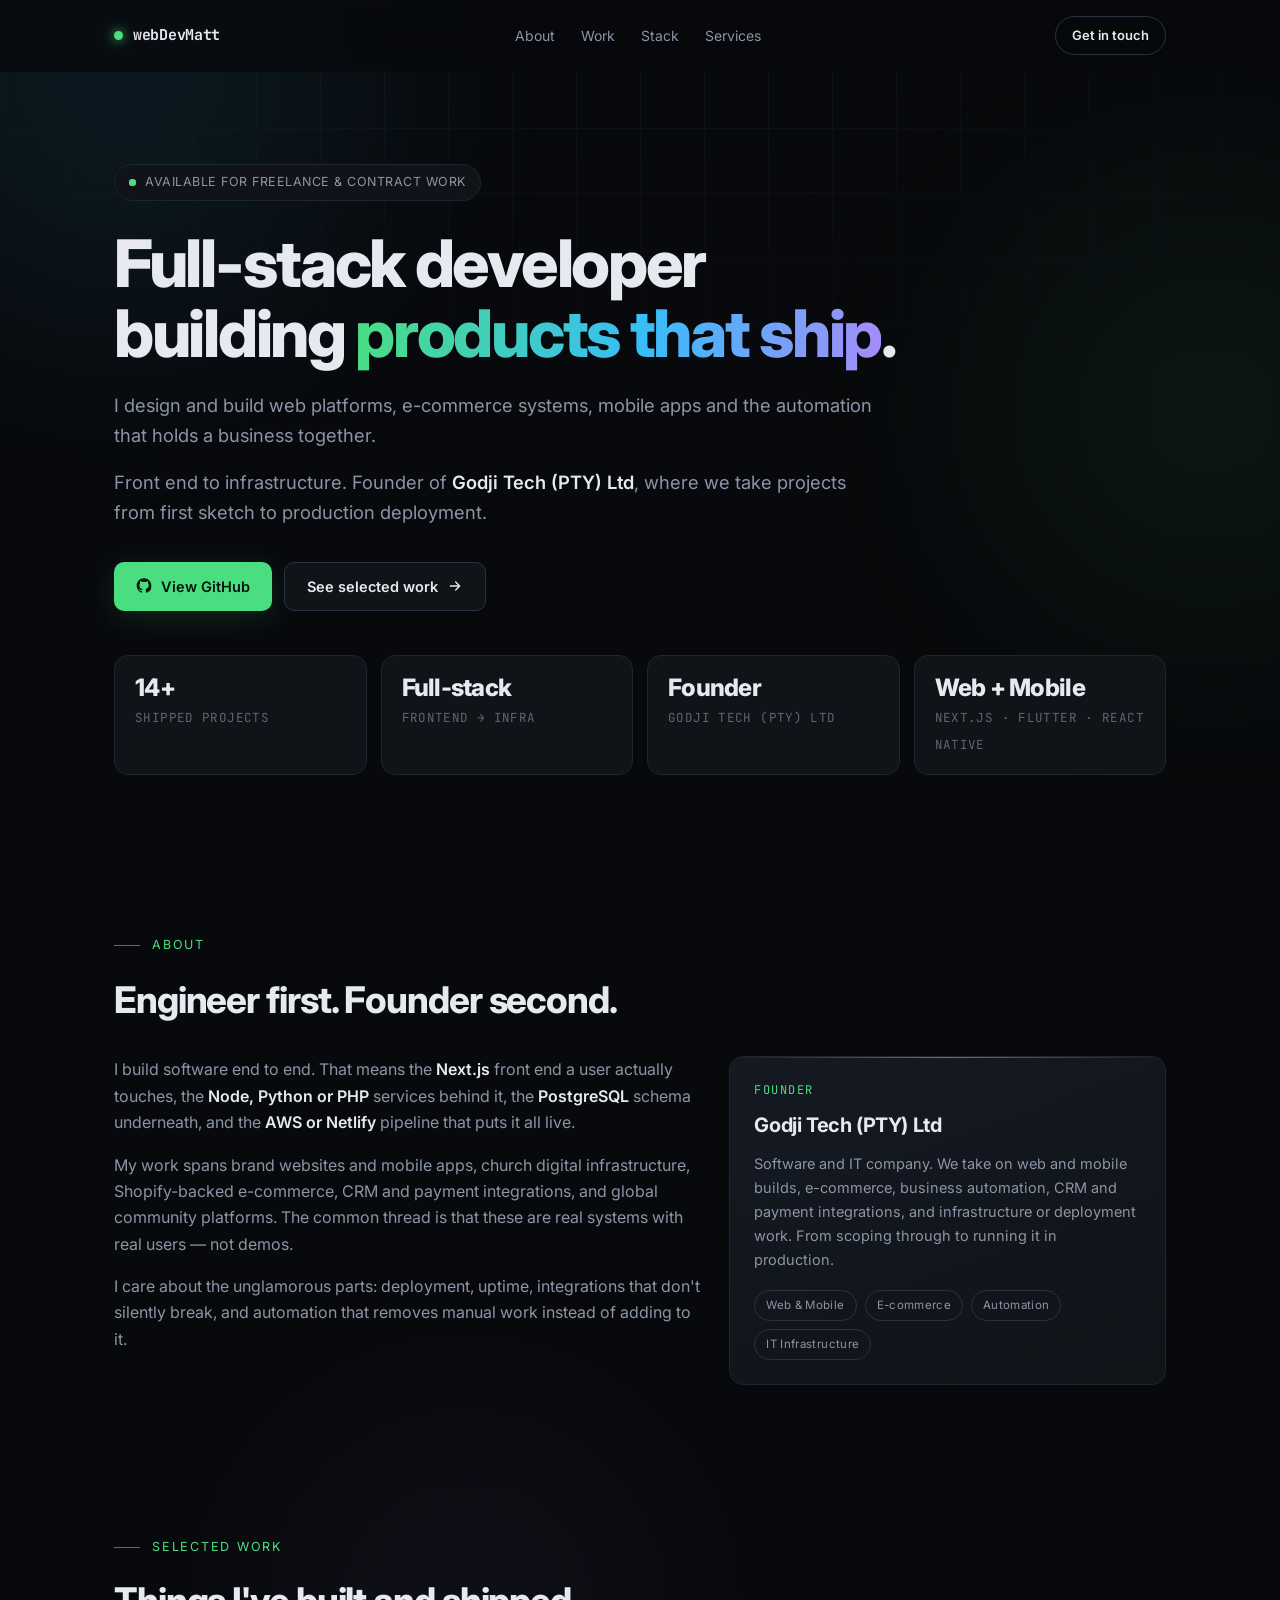
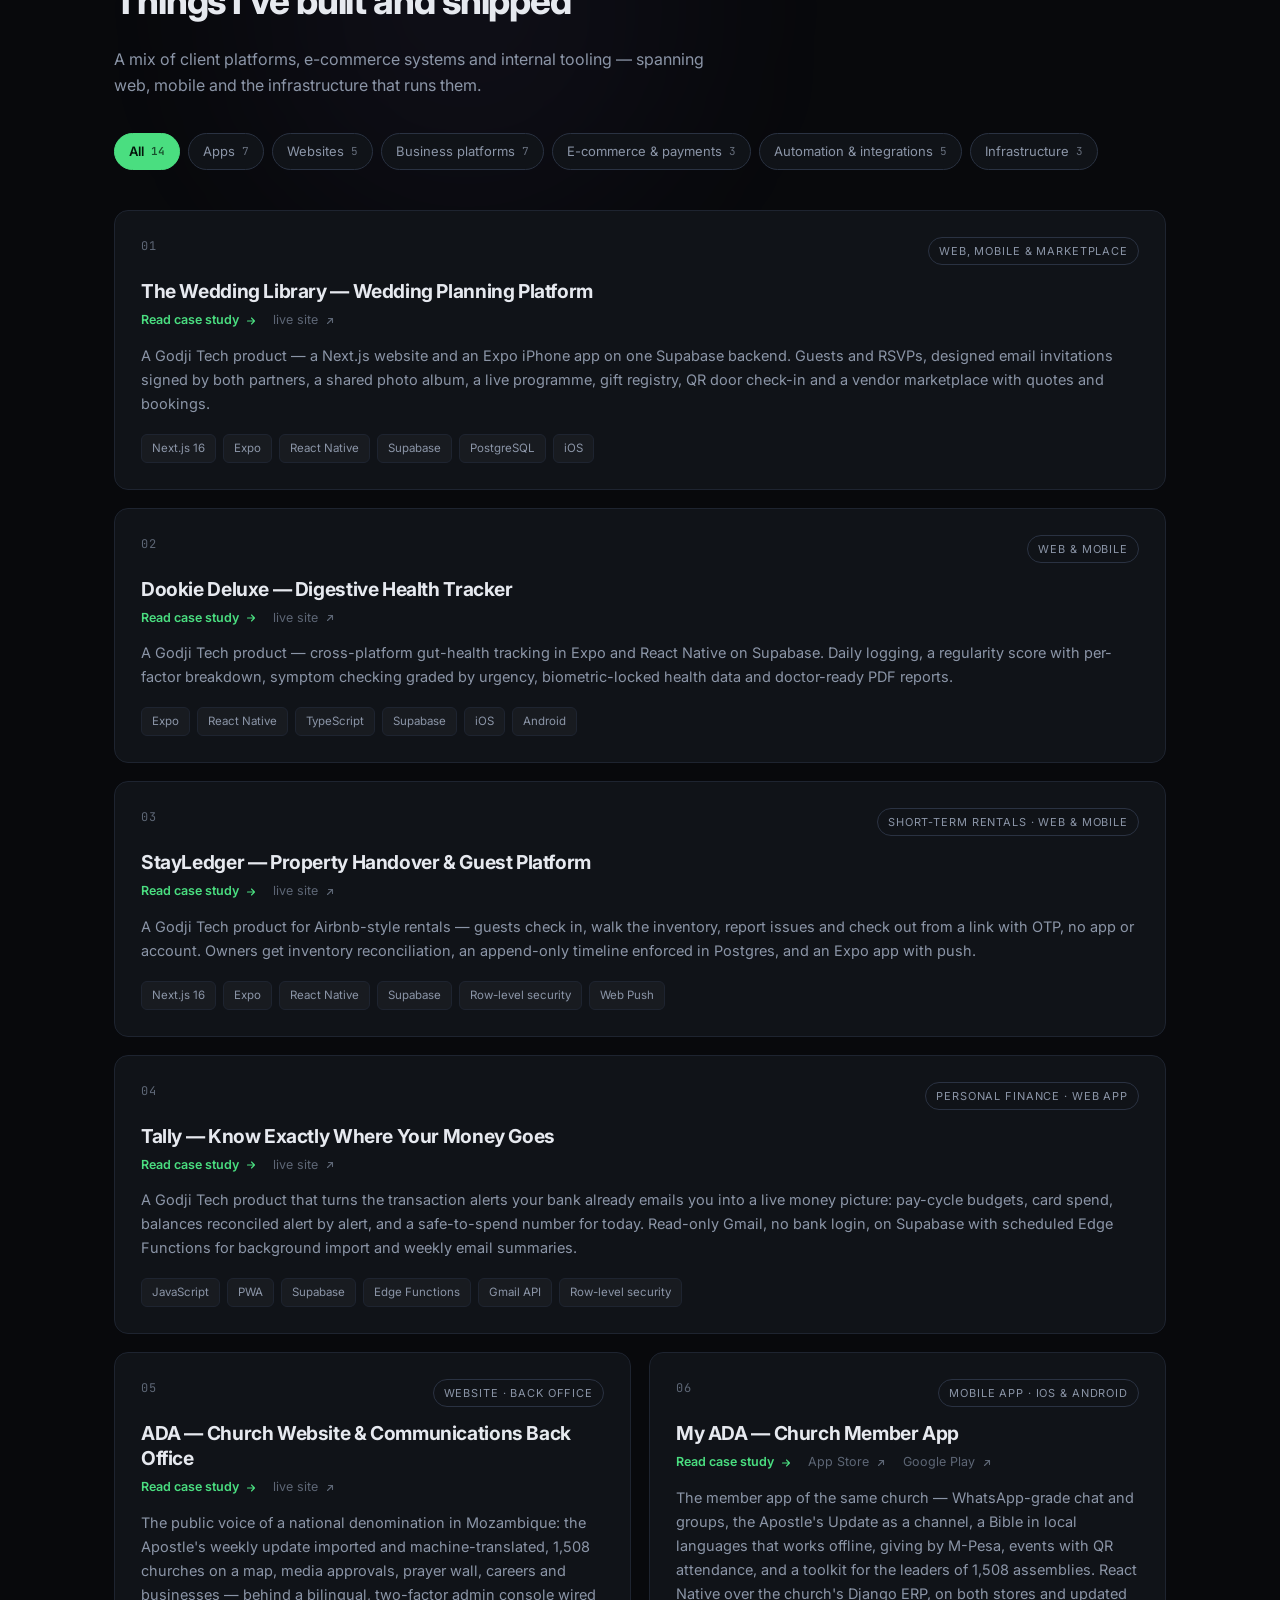
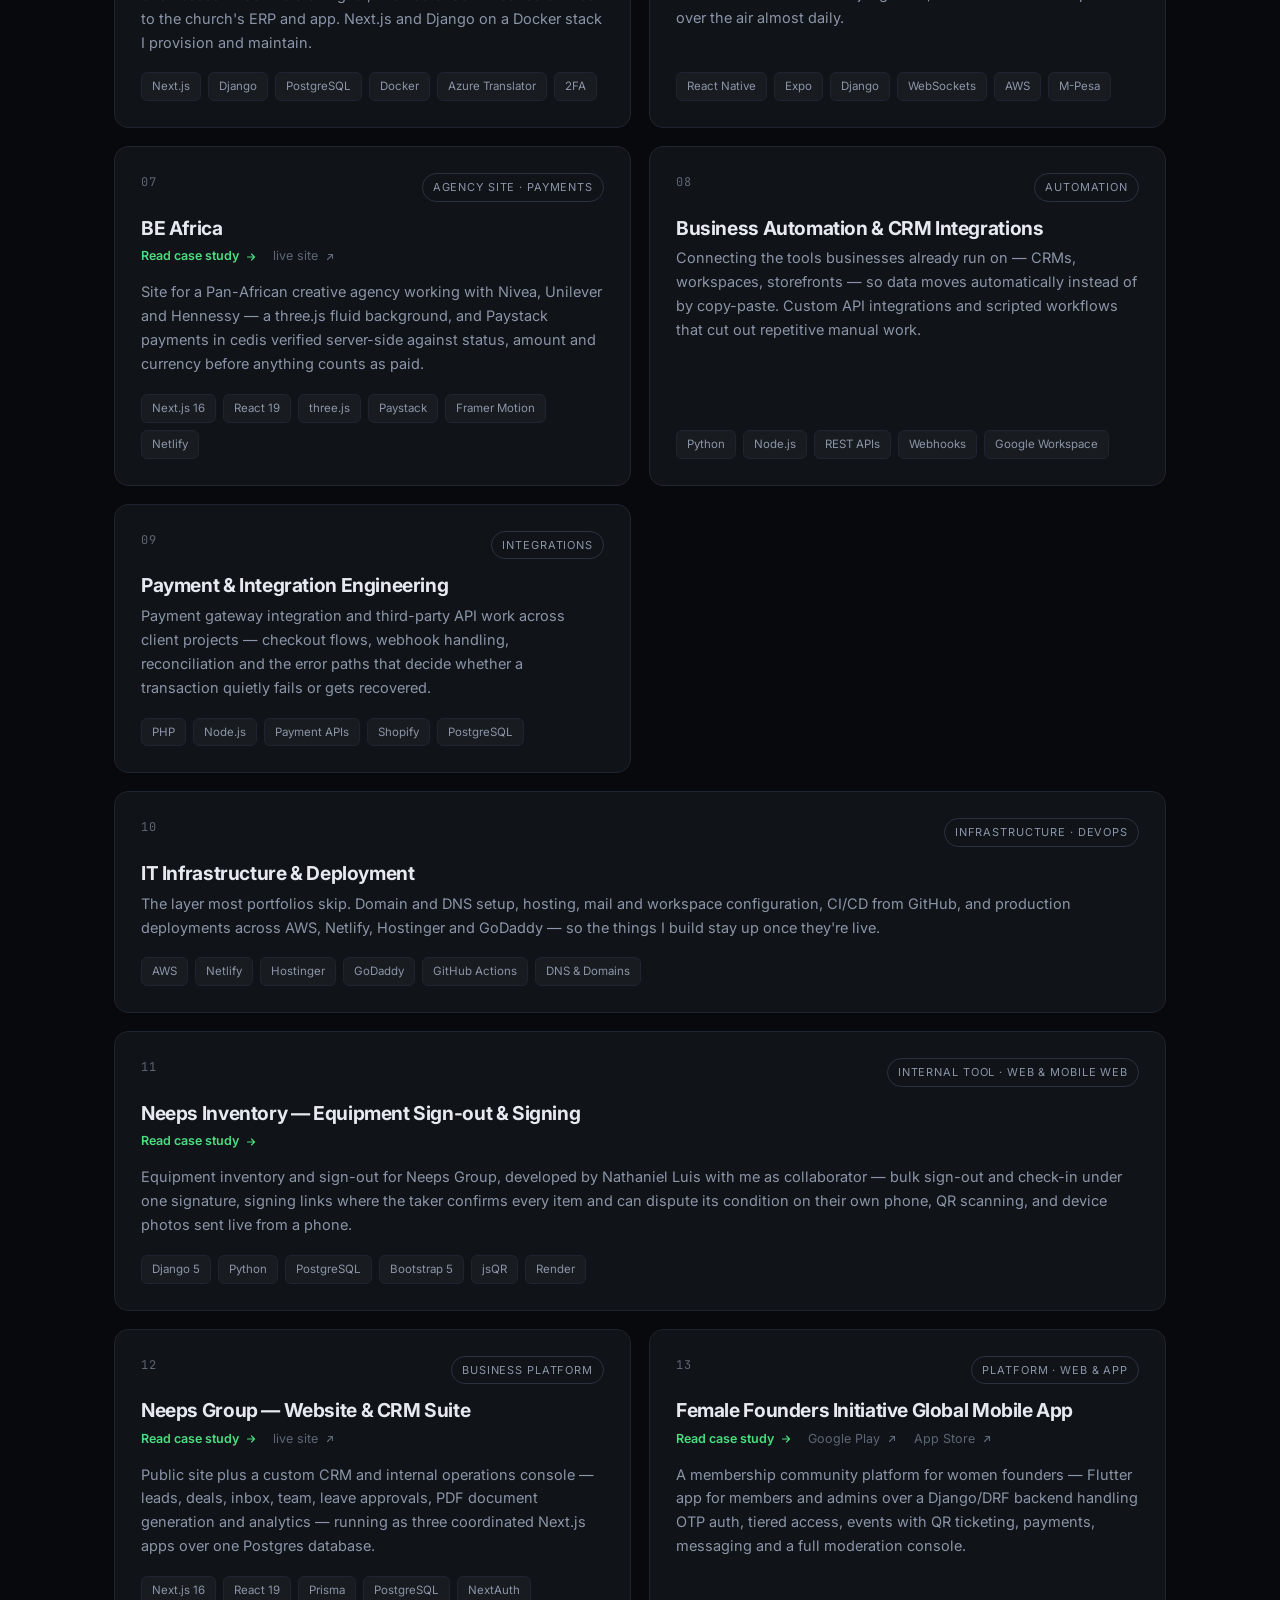
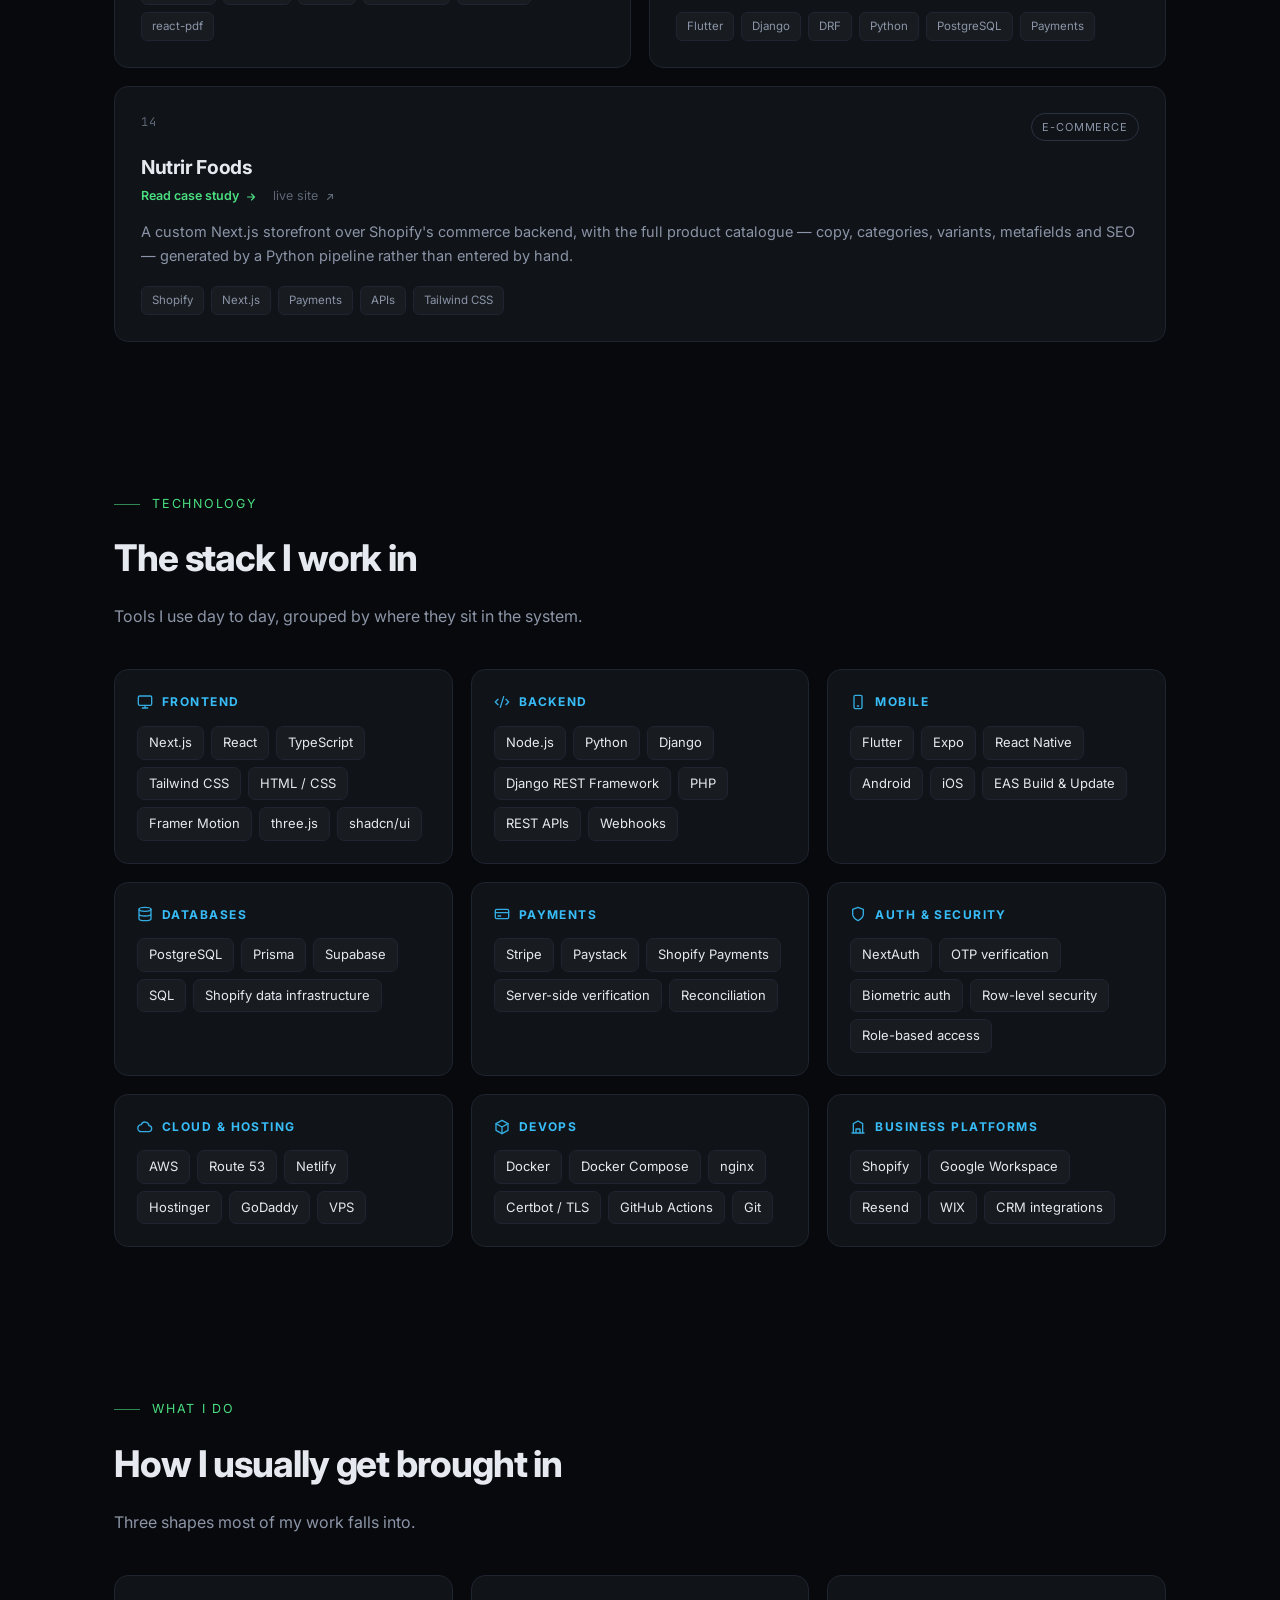
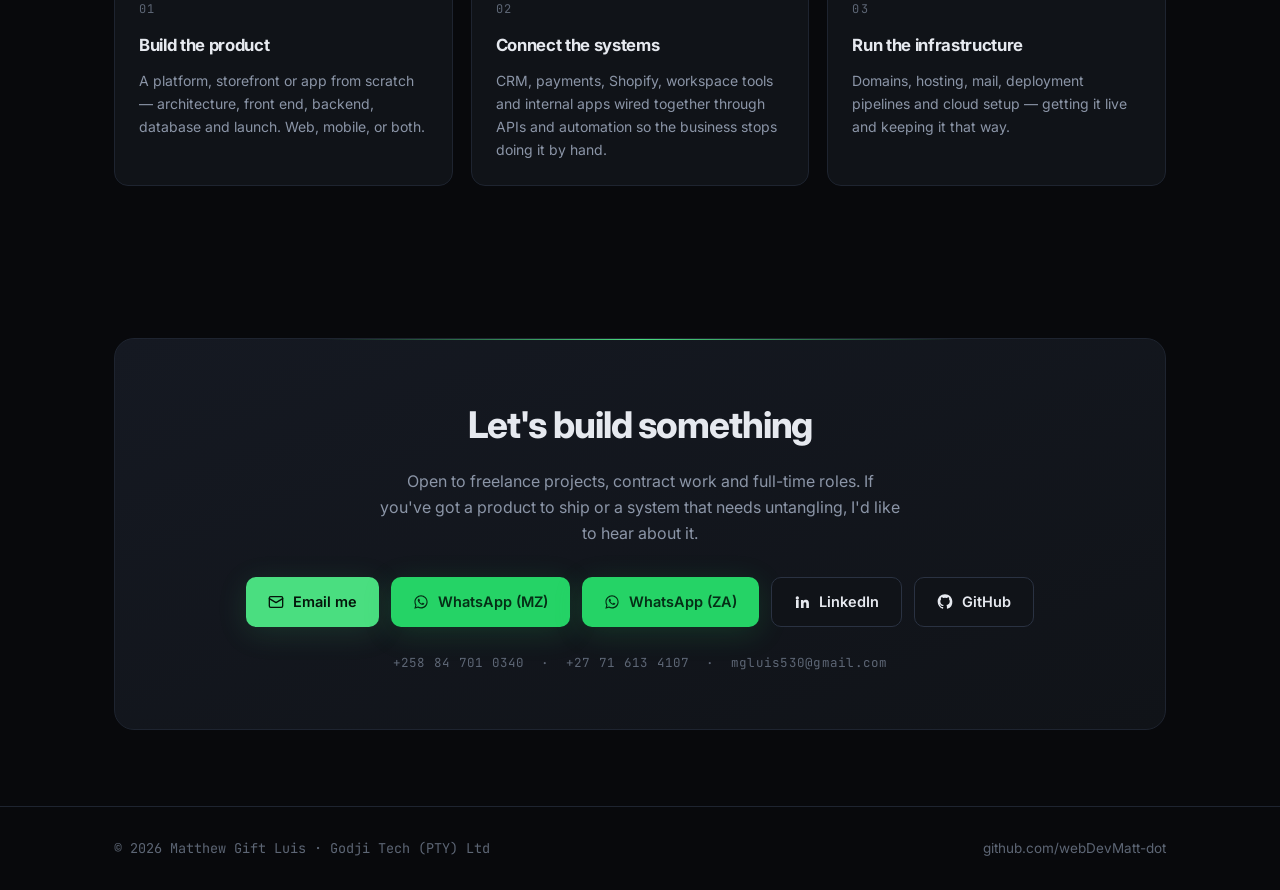
==== index.html @ 9a4ea89f "Add My ADA app case study with store links; bring the ADA website study up to date (Apostle's Update" ====
<!DOCTYPE html>
<html lang="en">
<head>
<meta charset="utf-8">
<meta name="viewport" content="width=device-width, initial-scale=1">
<title>Matthew Gift Luis — Full-Stack Developer &amp; Founder</title>
<meta name="description" content="Full-stack developer building web platforms, e-commerce systems, mobile apps and business automation. Founder of Godji Tech (PTY) Ltd.">
<link rel="preconnect" href="https://fonts.googleapis.com">
<link rel="preconnect" href="https://fonts.gstatic.com" crossorigin>
<link href="https://fonts.googleapis.com/css2?family=Inter:wght@400;500;600;700;800&family=JetBrains+Mono:wght@400;500;700&display=swap" rel="stylesheet">
<style>
  :root{
    --bg:#08090c;
    --bg-2:#0d0f14;
    --surface:#101318;
    --surface-2:#151922;
    --line:#1e2430;
    --line-2:#2a3242;
    --text:#e6e9ef;
    --muted:#8b95a7;
    --dim:#5d6675;
    --accent:#4ade80;
    --accent-2:#38bdf8;
    --accent-3:#a78bfa;
    --wa:#25D366;
    --glow:rgba(74,222,128,.14);
    --radius:14px;
    --max:1100px;
  }
  *{box-sizing:border-box;margin:0;padding:0}
  html{scroll-behavior:smooth}
  body{
    background:var(--bg);
    color:var(--text);
    font-family:'Inter',-apple-system,BlinkMacSystemFont,'Segoe UI',sans-serif;
    font-size:16px;
    line-height:1.65;
    -webkit-font-smoothing:antialiased;
    overflow-x:hidden;
  }
  ::selection{background:var(--accent);color:#04150a}
  a{color:inherit;text-decoration:none}
  .mono{font-family:'JetBrains Mono',ui-monospace,SFMono-Regular,Menlo,monospace}

  /* ---------- ambient background ---------- */
  .bg-grid{
    position:fixed;inset:0;z-index:0;pointer-events:none;
    background-image:
      linear-gradient(var(--line) 1px,transparent 1px),
      linear-gradient(90deg,var(--line) 1px,transparent 1px);
    background-size:64px 64px;
    opacity:.28;
    mask-image:radial-gradient(ellipse 80% 60% at 50% 0%,#000 30%,transparent 75%);
    -webkit-mask-image:radial-gradient(ellipse 80% 60% at 50% 0%,#000 30%,transparent 75%);
  }
  .bg-orb{position:fixed;z-index:0;pointer-events:none;border-radius:50%;filter:blur(110px);opacity:.5}
  .orb-1{width:520px;height:520px;top:-180px;left:-140px;background:rgba(56,189,248,.16)}
  .orb-2{width:460px;height:460px;top:180px;right:-160px;background:rgba(74,222,128,.13)}
  .orb-3{width:420px;height:420px;top:1400px;left:20%;background:rgba(167,139,250,.10)}

  .wrap{position:relative;z-index:1;max-width:var(--max);margin:0 auto;padding:0 24px}

  /* ---------- nav ---------- */
  header{
    position:sticky;top:0;z-index:50;
    backdrop-filter:blur(14px);-webkit-backdrop-filter:blur(14px);
    background:rgba(8,9,12,.72);
    border-bottom:1px solid transparent;
    transition:border-color .3s ease;
  }
  header.scrolled{border-bottom-color:var(--line)}
  nav{max-width:var(--max);margin:0 auto;padding:16px 24px;display:flex;align-items:center;justify-content:space-between;gap:16px}
  .brand{display:flex;align-items:center;gap:10px;font-weight:700;letter-spacing:-.02em;font-size:15px}
  .brand .dot{width:9px;height:9px;border-radius:50%;background:var(--accent);box-shadow:0 0 12px var(--accent);flex:none}
  .nav-links{display:flex;gap:26px;align-items:center}
  .nav-links a{font-size:14px;color:var(--muted);transition:color .18s}
  .nav-links a:hover{color:var(--text)}
  .nav-cta{font-size:13px;font-weight:600;padding:8px 16px;border-radius:99px;border:1px solid var(--line-2);color:var(--text);transition:all .2s}
  .nav-cta:hover{border-color:var(--accent);color:var(--accent);box-shadow:0 0 24px var(--glow)}
  @media(max-width:760px){.nav-links{display:none}}

  /* ---------- hero ---------- */
  .hero{padding:92px 0 84px}
  .status{
    display:inline-flex;align-items:center;gap:9px;
    font-size:12.5px;letter-spacing:.04em;text-transform:uppercase;
    color:var(--muted);border:1px solid var(--line);background:var(--surface);
    padding:7px 14px;border-radius:99px;margin-bottom:28px;
  }
  .pulse{width:7px;height:7px;border-radius:50%;background:var(--accent);position:relative;flex:none}
  .pulse::after{content:'';position:absolute;inset:0;border-radius:50%;background:var(--accent);animation:ping 2s cubic-bezier(0,0,.2,1) infinite}
  @keyframes ping{75%,100%{transform:scale(2.6);opacity:0}}

  h1{font-size:clamp(2.4rem,6.2vw,4.1rem);line-height:1.06;font-weight:800;letter-spacing:-.035em;margin-bottom:22px}
  h1 .grad{
    background:linear-gradient(100deg,var(--accent) 0%,var(--accent-2) 55%,var(--accent-3) 100%);
    -webkit-background-clip:text;background-clip:text;color:transparent;
  }
  .lede{font-size:clamp(1rem,2.1vw,1.15rem);color:var(--muted);max-width:64ch;margin-bottom:16px}
  .lede strong{color:var(--text);font-weight:600}
  .lede + .lede{margin-bottom:34px}

  .btns{display:flex;flex-wrap:wrap;gap:12px;margin-bottom:44px}
  .btn{
    display:inline-flex;align-items:center;gap:9px;
    font-size:14.5px;font-weight:600;padding:12px 22px;border-radius:10px;
    transition:transform .18s ease, box-shadow .18s ease, background .18s ease, border-color .18s ease;
  }
  .btn:active{transform:translateY(1px)}
  .btn-primary{background:var(--accent);color:#04150a;box-shadow:0 6px 30px var(--glow)}
  .btn-primary:hover{box-shadow:0 8px 42px rgba(74,222,128,.3);transform:translateY(-2px)}
  .btn-ghost{border:1px solid var(--line-2);color:var(--text);background:var(--surface)}
  .btn-ghost:hover{border-color:var(--dim);transform:translateY(-2px)}
  .btn-wa{background:var(--wa);color:#052e16;box-shadow:0 6px 30px rgba(37,211,102,.16)}
  .btn-wa:hover{box-shadow:0 8px 42px rgba(37,211,102,.3);transform:translateY(-2px)}
  .btn svg{width:16px;height:16px;flex:none}

  .stats{display:flex;flex-wrap:wrap;gap:14px}
  .stat{flex:1 1 150px;border:1px solid var(--line);background:var(--surface);border-radius:var(--radius);padding:18px 20px}
  .stat b{display:block;font-size:1.5rem;font-weight:800;letter-spacing:-.03em;line-height:1.2}
  .stat span{font-size:12.5px;color:var(--dim);letter-spacing:.03em}

  /* ---------- sections ---------- */
  section{padding:76px 0;position:relative;z-index:1}
  .sec-label{display:flex;align-items:center;gap:12px;font-size:12.5px;letter-spacing:.14em;text-transform:uppercase;color:var(--accent);margin-bottom:14px}
  .sec-label::before{content:'';width:26px;height:1px;background:var(--accent);opacity:.6}
  h2{font-size:clamp(1.6rem,3.6vw,2.3rem);font-weight:750;letter-spacing:-.03em;margin-bottom:14px}
  .sec-sub{color:var(--muted);max-width:62ch;margin-bottom:40px}

  /* ---------- about ---------- */
  .about-grid{display:grid;grid-template-columns:1.35fr 1fr;gap:26px;align-items:start}
  @media(max-width:820px){.about-grid{grid-template-columns:1fr}}
  .about-body p{color:var(--muted);margin-bottom:16px}
  .about-body strong{color:var(--text);font-weight:600}
  .card{border:1px solid var(--line);background:var(--surface);border-radius:var(--radius);padding:24px}
  .founder-card{background:linear-gradient(160deg,var(--surface-2),var(--surface));position:relative;overflow:hidden}
  .founder-card::before{content:'';position:absolute;top:0;left:0;right:0;height:1px;background:linear-gradient(90deg,transparent,var(--accent),transparent);opacity:.6}
  .founder-card .role{font-size:12px;letter-spacing:.12em;text-transform:uppercase;color:var(--accent);margin-bottom:8px}
  .founder-card h3{font-size:1.25rem;font-weight:700;letter-spacing:-.02em;margin-bottom:10px}
  .founder-card p{font-size:14.5px;color:var(--muted)}
  .founder-meta{display:flex;flex-wrap:wrap;gap:8px;margin-top:18px}
  .chip{font-size:11.5px;letter-spacing:.03em;padding:5px 11px;border-radius:99px;border:1px solid var(--line-2);color:var(--muted)}

  /* ---------- projects ---------- */
  .projects{display:grid;grid-template-columns:repeat(2,1fr);gap:18px}
  @media(max-width:820px){.projects{grid-template-columns:1fr}}
  .proj{
    border:1px solid var(--line);background:var(--surface);border-radius:var(--radius);
    padding:26px;position:relative;overflow:hidden;
    transition:border-color .25s ease, transform .25s ease, background .25s ease;
    display:flex;flex-direction:column;
  }
  .proj::after{
    content:'';position:absolute;inset:0;pointer-events:none;opacity:0;transition:opacity .3s;
    background:radial-gradient(420px circle at var(--mx,50%) var(--my,0%),rgba(255,255,255,.045),transparent 45%);
  }
  .proj:hover{border-color:var(--line-2);transform:translateY(-3px);background:var(--surface-2)}
  .proj:hover::after{opacity:1}
  .proj.has-study{cursor:pointer}
  .proj.featured{grid-column:span 2}
  @media(max-width:820px){.proj.featured{grid-column:span 1}}
  /* filtered view: an even two-up grid, so hidden cards never leave gaps */
  .projects.filtered .proj.featured{grid-column:span 1}
  .proj[hidden]{display:none}

  /* work filter */
  .work-filter{display:flex;flex-wrap:wrap;gap:8px;margin:-6px 0 10px}
  .wf-chip{
    font:inherit;font-size:13px;color:var(--muted);background:var(--surface);
    border:1px solid var(--line-2);border-radius:99px;padding:7px 14px;cursor:pointer;
    display:inline-flex;align-items:center;gap:7px;transition:color .18s,border-color .18s,background .18s;
  }
  .wf-chip:hover{color:var(--text);border-color:var(--muted)}
  .wf-chip:focus-visible{outline:2px solid var(--accent);outline-offset:2px}
  .wf-chip[aria-pressed="true"]{color:#04150a;background:var(--accent);border-color:var(--accent);font-weight:600}
  .wf-n{font-size:11px;opacity:.7;font-family:'JetBrains Mono',ui-monospace,monospace}
  .wf-status{font-size:12px;color:var(--dim);margin:0 0 18px;min-height:1em}
  @media(max-width:520px){
    .work-filter{flex-wrap:nowrap;overflow-x:auto;margin-left:-24px;margin-right:-24px;padding:0 24px 6px;scrollbar-width:none}
    .work-filter::-webkit-scrollbar{display:none}
    .wf-chip{flex:none}
  }
  .proj-top{display:flex;align-items:flex-start;justify-content:space-between;gap:14px;margin-bottom:14px}
  .proj-idx{font-size:12px;color:var(--dim);letter-spacing:.08em}
  .proj-type{font-size:11px;letter-spacing:.08em;text-transform:uppercase;padding:4px 10px;border-radius:99px;border:1px solid var(--line-2);color:var(--muted);white-space:nowrap}
  .proj h3{font-size:1.2rem;font-weight:700;letter-spacing:-.02em;margin-bottom:6px;line-height:1.3}
  .proj-links{display:flex;flex-wrap:wrap;align-items:center;gap:8px 16px;margin-bottom:12px}
  .proj-link{
    display:inline-flex;align-items:center;gap:6px;
    font-size:12.5px;color:var(--accent-2);
    border-bottom:1px solid transparent;transition:border-color .18s,color .18s;
    position:relative;z-index:2;
  }
  .proj-links + p, .proj-link + p{margin-top:0}
  .proj-link svg{width:12px;height:12px;flex:none}
  .proj-link:hover{border-bottom-color:var(--accent-2)}
  .proj-link.alt{color:var(--dim)}
  .proj-link.alt:hover{color:var(--muted);border-bottom-color:var(--dim)}
  .proj-link.study{font-weight:600;color:var(--accent)}
  .proj-link.study:hover{border-bottom-color:var(--accent)}
  .proj p{font-size:14.5px;color:var(--muted);margin-bottom:18px;flex:1}
  .tags{display:flex;flex-wrap:wrap;gap:7px}
  .tag{font-size:11.5px;padding:4px 10px;border-radius:6px;background:rgba(255,255,255,.035);border:1px solid var(--line);color:var(--muted)}

  /* ---------- stack ---------- */
  .stack{display:grid;grid-template-columns:repeat(3,1fr);gap:18px}
  @media(max-width:900px){.stack{grid-template-columns:repeat(2,1fr)}}
  @media(max-width:560px){.stack{grid-template-columns:1fr}}
  .stack-card{border:1px solid var(--line);background:var(--surface);border-radius:var(--radius);padding:22px;transition:border-color .25s}
  .stack-card:hover{border-color:var(--line-2)}
  .stack-card h3{font-size:12px;letter-spacing:.12em;text-transform:uppercase;color:var(--accent-2);margin-bottom:14px;display:flex;align-items:center;gap:9px}
  .stack-card h3 .ico{width:16px;height:16px;flex:none;opacity:.9}
  .stack-card ul{list-style:none;display:flex;flex-wrap:wrap;gap:7px}
  .stack-card li{font-size:13px;padding:5px 11px;border-radius:7px;background:rgba(255,255,255,.035);border:1px solid var(--line);color:var(--text)}

  /* ---------- services ---------- */
  .services{display:grid;grid-template-columns:repeat(3,1fr);gap:18px}
  @media(max-width:820px){.services{grid-template-columns:1fr}}
  .svc{border:1px solid var(--line);background:var(--surface);border-radius:var(--radius);padding:24px}
  .svc .num{font-size:12px;color:var(--dim);letter-spacing:.1em;margin-bottom:12px}
  .svc h3{font-size:1.05rem;font-weight:700;letter-spacing:-.02em;margin-bottom:9px}
  .svc p{font-size:14px;color:var(--muted)}

  /* ---------- contact ---------- */
  .contact-card{
    border:1px solid var(--line);border-radius:20px;padding:clamp(30px,5vw,56px);
    background:linear-gradient(160deg,var(--surface-2) 0%,var(--surface) 100%);
    position:relative;overflow:hidden;text-align:center;
  }
  .contact-card::before{content:'';position:absolute;top:0;left:50%;transform:translateX(-50%);width:60%;height:1px;background:linear-gradient(90deg,transparent,var(--accent),transparent)}
  .contact-card h2{margin-bottom:12px}
  .contact-card p{color:var(--muted);max-width:52ch;margin:0 auto 30px}
  .contact-btns{display:flex;flex-wrap:wrap;gap:12px;justify-content:center;margin-bottom:26px}
  .wa-note{font-size:12.5px;color:var(--dim);letter-spacing:.02em}

  footer{border-top:1px solid var(--line);padding:30px 0;position:relative;z-index:1}
  .foot{display:flex;flex-wrap:wrap;gap:14px;align-items:center;justify-content:space-between;font-size:13.5px;color:var(--dim)}
  .foot a{transition:color .18s}
  .foot a:hover{color:var(--accent)}

  /* ---------- reveal ---------- */
  .reveal{opacity:0;transform:translateY(18px);transition:opacity .6s cubic-bezier(.2,.7,.3,1),transform .6s cubic-bezier(.2,.7,.3,1)}
  .reveal.in{opacity:1;transform:none}
  @media(prefers-reduced-motion:reduce){
    .reveal{opacity:1;transform:none;transition:none}
    .pulse::after{animation:none}
    html{scroll-behavior:auto}
  }
</style>
</head>
<body>

<div class="bg-grid"></div>
<div class="bg-orb orb-1"></div>
<div class="bg-orb orb-2"></div>
<div class="bg-orb orb-3"></div>

<header id="hdr">
  <nav>
    <a href="#top" class="brand"><span class="dot"></span> <span class="mono">webDevMatt</span></a>
    <div class="nav-links">
      <a href="#about">About</a>
      <a href="#work">Work</a>
      <a href="#stack">Stack</a>
      <a href="#services">Services</a>
    </div>
    <a href="#contact" class="nav-cta">Get in touch</a>
  </nav>
</header>

<main id="top">

  <!-- HERO -->
  <section class="hero">
    <div class="wrap">
      <div class="status reveal"><span class="pulse"></span> Available for freelance &amp; contract work</div>
      <h1 class="reveal">Full-stack developer<br>building <span class="grad">products that ship</span>.</h1>
      <p class="lede reveal">
        I design and build web platforms, e-commerce systems, mobile apps and the automation that
        holds a business together.
      </p>
      <p class="lede reveal">
        Front end to infrastructure. Founder of <strong>Godji&nbsp;Tech (PTY) Ltd</strong>, where we
        take projects from first sketch to production deployment.
      </p>
      <div class="btns reveal">
        <a href="https://github.com/webDevMatt-dot" class="btn btn-primary" target="_blank" rel="noopener">
          <svg viewBox="0 0 24 24" fill="currentColor" aria-hidden="true"><path d="M12 .5C5.73.5.99 5.24.99 11.5c0 4.86 3.15 8.98 7.52 10.44.55.1.75-.24.75-.53v-1.86c-3.06.67-3.71-1.47-3.71-1.47-.5-1.28-1.23-1.62-1.23-1.62-1-.69.08-.67.08-.67 1.11.08 1.69 1.14 1.69 1.14.98 1.69 2.58 1.2 3.21.92.1-.71.39-1.2.7-1.48-2.44-.28-5.01-1.22-5.01-5.45 0-1.2.43-2.19 1.14-2.96-.12-.28-.5-1.4.1-2.92 0 0 .93-.3 3.05 1.13a10.5 10.5 0 0 1 5.56 0c2.11-1.43 3.04-1.13 3.04-1.13.61 1.52.23 2.64.11 2.92.71.77 1.14 1.76 1.14 2.96 0 4.24-2.58 5.17-5.03 5.44.4.34.75 1.02.75 2.06v3.06c0 .29.2.64.76.53A10.53 10.53 0 0 0 23 11.5C23 5.24 18.27.5 12 .5Z"/></svg>
          View GitHub
        </a>
        <a href="#work" class="btn btn-ghost">
          See selected work
          <svg viewBox="0 0 24 24" fill="none" stroke="currentColor" stroke-width="2" stroke-linecap="round" stroke-linejoin="round" aria-hidden="true"><path d="M5 12h14M13 6l6 6-6 6"/></svg>
        </a>
      </div>
      <div class="stats reveal">
        <div class="stat"><b id="projCount">14+</b><span class="mono">SHIPPED PROJECTS</span></div>
        <div class="stat"><b>Full-stack</b><span class="mono">FRONTEND → INFRA</span></div>
        <div class="stat"><b>Founder</b><span class="mono">GODJI TECH (PTY) LTD</span></div>
        <div class="stat"><b>Web + Mobile</b><span class="mono">NEXT.JS · FLUTTER · REACT NATIVE</span></div>
      </div>
    </div>
  </section>

  <!-- ABOUT -->
  <section id="about">
    <div class="wrap">
      <div class="sec-label reveal">About</div>
      <h2 class="reveal">Engineer first. Founder second.</h2>
      <div class="about-grid" style="margin-top:26px">
        <div class="about-body reveal">
          <p>
            I build software end to end. That means the <strong>Next.js</strong> front end a user
            actually touches, the <strong>Node, Python or PHP</strong> services behind it, the
            <strong>PostgreSQL</strong> schema underneath, and the <strong>AWS or Netlify</strong>
            pipeline that puts it all live.
          </p>
          <p>
            My work spans brand websites and mobile apps, church digital infrastructure, Shopify-backed
            e-commerce, CRM and payment integrations, and global community platforms. The common thread
            is that these are real systems with real users — not demos.
          </p>
          <p>
            I care about the unglamorous parts: deployment, uptime, integrations that don't silently
            break, and automation that removes manual work instead of adding to it.
          </p>
        </div>
        <div class="card founder-card reveal">
          <div class="role mono">Founder</div>
          <h3>Godji Tech (PTY) Ltd</h3>
          <p>
            Software and IT company. We take on web and mobile builds, e-commerce, business automation,
            CRM and payment integrations, and infrastructure or deployment work. From scoping through to
            running it in production.
          </p>
          <div class="founder-meta">
            <span class="chip">Web &amp; Mobile</span>
            <span class="chip">E-commerce</span>
            <span class="chip">Automation</span>
            <span class="chip">IT Infrastructure</span>
          </div>
        </div>
      </div>
    </div>
  </section>

  <!-- WORK -->
  <section id="work">
    <div class="wrap">
      <div class="sec-label reveal">Selected work</div>
      <h2 class="reveal">Things I've built and shipped</h2>
      <p class="sec-sub reveal">
        A mix of client platforms, e-commerce systems and internal tooling — spanning web, mobile
        and the infrastructure that runs them.
      </p>

      <div class="work-filter reveal" role="toolbar" aria-label="Filter work by type">
        <button type="button" class="wf-chip" data-filter="all" aria-pressed="true">All <span class="wf-n"></span></button>
        <button type="button" class="wf-chip" data-filter="apps" aria-pressed="false">Apps <span class="wf-n"></span></button>
        <button type="button" class="wf-chip" data-filter="websites" aria-pressed="false">Websites <span class="wf-n"></span></button>
        <button type="button" class="wf-chip" data-filter="platforms" aria-pressed="false">Business platforms <span class="wf-n"></span></button>
        <button type="button" class="wf-chip" data-filter="commerce" aria-pressed="false">E-commerce &amp; payments <span class="wf-n"></span></button>
        <button type="button" class="wf-chip" data-filter="automation" aria-pressed="false">Automation &amp; integrations <span class="wf-n"></span></button>
        <button type="button" class="wf-chip" data-filter="infrastructure" aria-pressed="false">Infrastructure <span class="wf-n"></span></button>
      </div>
      <p class="wf-status mono" aria-live="polite"></p>

      <div class="projects">

        <article class="proj featured reveal" data-cats="apps websites platforms">
          <div class="proj-top">
            <span class="proj-idx mono">01</span>
            <span class="proj-type">Web, Mobile &amp; Marketplace</span>
          </div>
          <h3>The Wedding Library — Wedding Planning Platform</h3>
          <div class="proj-links">
            <a class="proj-link study" href="case-studies/the-wedding-library.html">
              Read case study
              <svg viewBox="0 0 24 24" fill="none" stroke="currentColor" stroke-width="2.2" stroke-linecap="round" stroke-linejoin="round"><path d="M5 12h14M13 6l6 6-6 6"/></svg>
            </a>
            <a class="proj-link alt" href="https://weddings.godjitech.com/" target="_blank" rel="noopener">
              live site
              <svg viewBox="0 0 24 24" fill="none" stroke="currentColor" stroke-width="2.2" stroke-linecap="round" stroke-linejoin="round"><path d="M7 17 17 7M9 7h8v8"/></svg>
            </a>
          </div>
          <p>
            A Godji Tech product — a Next.js website and an Expo iPhone app on one Supabase backend.
            Guests and RSVPs, designed email invitations signed by both partners, a shared photo album,
            a live programme, gift registry, QR door check-in and a vendor marketplace with quotes and
            bookings.
          </p>
          <div class="tags">
            <span class="tag">Next.js 16</span><span class="tag">Expo</span><span class="tag">React Native</span>
            <span class="tag">Supabase</span><span class="tag">PostgreSQL</span><span class="tag">iOS</span>
          </div>
        </article>

        <article class="proj featured reveal" data-cats="apps">
          <div class="proj-top">
            <span class="proj-idx mono">02</span>
            <span class="proj-type">Web &amp; Mobile</span>
          </div>
          <h3>Dookie Deluxe — Digestive Health Tracker</h3>
          <div class="proj-links">
            <a class="proj-link study" href="case-studies/dookie-deluxe.html">
              Read case study
              <svg viewBox="0 0 24 24" fill="none" stroke="currentColor" stroke-width="2.2" stroke-linecap="round" stroke-linejoin="round"><path d="M5 12h14M13 6l6 6-6 6"/></svg>
            </a>
            <a class="proj-link alt" href="https://dookiedeluxe.com/" target="_blank" rel="noopener">
              live site
              <svg viewBox="0 0 24 24" fill="none" stroke="currentColor" stroke-width="2.2" stroke-linecap="round" stroke-linejoin="round"><path d="M7 17 17 7M9 7h8v8"/></svg>
            </a>
          </div>
          <p>
            A Godji Tech product — cross-platform gut-health tracking in Expo and React Native on
            Supabase. Daily logging, a regularity score with per-factor breakdown, symptom checking
            graded by urgency, biometric-locked health data and doctor-ready PDF reports.
          </p>
          <div class="tags">
            <span class="tag">Expo</span><span class="tag">React Native</span><span class="tag">TypeScript</span>
            <span class="tag">Supabase</span><span class="tag">iOS</span><span class="tag">Android</span>
          </div>
        </article>

        <article class="proj featured reveal" data-cats="apps platforms">
          <div class="proj-top">
            <span class="proj-idx mono">03</span>
            <span class="proj-type">Short-term rentals · Web &amp; Mobile</span>
          </div>
          <h3>StayLedger — Property Handover &amp; Guest Platform</h3>
          <div class="proj-links">
            <a class="proj-link study" href="case-studies/stayledger.html">
              Read case study
              <svg viewBox="0 0 24 24" fill="none" stroke="currentColor" stroke-width="2.2" stroke-linecap="round" stroke-linejoin="round"><path d="M5 12h14M13 6l6 6-6 6"/></svg>
            </a>
            <a class="proj-link alt" href="https://stayledger.godjitech.com/" target="_blank" rel="noopener">
              live site
              <svg viewBox="0 0 24 24" fill="none" stroke="currentColor" stroke-width="2.2" stroke-linecap="round" stroke-linejoin="round"><path d="M7 17 17 7M9 7h8v8"/></svg>
            </a>
          </div>
          <p>
            A Godji Tech product for Airbnb-style rentals — guests check in, walk the inventory, report
            issues and check out from a link with OTP, no app or account. Owners get inventory
            reconciliation, an append-only timeline enforced in Postgres, and an Expo app with push.
          </p>
          <div class="tags">
            <span class="tag">Next.js 16</span><span class="tag">Expo</span><span class="tag">React Native</span>
            <span class="tag">Supabase</span><span class="tag">Row-level security</span><span class="tag">Web Push</span>
          </div>
        </article>

        <article class="proj featured reveal" data-cats="apps automation">
          <div class="proj-top">
            <span class="proj-idx mono">04</span>
            <span class="proj-type">Personal finance · Web app</span>
          </div>
          <h3>Tally — Know Exactly Where Your Money Goes</h3>
          <div class="proj-links">
            <a class="proj-link study" href="case-studies/tally.html">
              Read case study
              <svg viewBox="0 0 24 24" fill="none" stroke="currentColor" stroke-width="2.2" stroke-linecap="round" stroke-linejoin="round"><path d="M5 12h14M13 6l6 6-6 6"/></svg>
            </a>
            <a class="proj-link alt" href="https://tally.godjitech.com/" target="_blank" rel="noopener">
              live site
              <svg viewBox="0 0 24 24" fill="none" stroke="currentColor" stroke-width="2.2" stroke-linecap="round" stroke-linejoin="round"><path d="M7 17 17 7M9 7h8v8"/></svg>
            </a>
          </div>
          <p>
            A Godji Tech product that turns the transaction alerts your bank already emails you into a live
            money picture: pay-cycle budgets, card spend, balances reconciled alert by alert, and a
            safe-to-spend number for today. Read-only Gmail, no bank login, on Supabase with scheduled
            Edge Functions for background import and weekly email summaries.
          </p>
          <div class="tags">
            <span class="tag">JavaScript</span><span class="tag">PWA</span><span class="tag">Supabase</span>
            <span class="tag">Edge Functions</span><span class="tag">Gmail API</span><span class="tag">Row-level security</span>
          </div>
        </article>

        <article class="proj reveal" data-cats="websites platforms automation infrastructure">
          <div class="proj-top">
            <span class="proj-idx mono">05</span>
            <span class="proj-type">Website · Back office</span>
          </div>
          <h3>ADA — Church Website &amp; Communications Back Office</h3>
          <div class="proj-links">
            <a class="proj-link study" href="case-studies/ada.html">
              Read case study
              <svg viewBox="0 0 24 24" fill="none" stroke="currentColor" stroke-width="2.2" stroke-linecap="round" stroke-linejoin="round"><path d="M5 12h14M13 6l6 6-6 6"/></svg>
            </a>
            <a class="proj-link alt" href="https://ada.org.mz/" target="_blank" rel="noopener">
              live site
              <svg viewBox="0 0 24 24" fill="none" stroke="currentColor" stroke-width="2.2" stroke-linecap="round" stroke-linejoin="round"><path d="M7 17 17 7M9 7h8v8"/></svg>
            </a>
          </div>
          <p>
            The public voice of a national denomination in Mozambique: the Apostle's weekly update
            imported and machine-translated, 1,508 churches on a map, media approvals, prayer wall,
            careers and businesses — behind a bilingual, two-factor admin console wired to the
            church's ERP and app. Next.js and Django on a Docker stack I provision and maintain.
          </p>
          <div class="tags">
            <span class="tag">Next.js</span><span class="tag">Django</span><span class="tag">PostgreSQL</span>
            <span class="tag">Docker</span><span class="tag">Azure Translator</span><span class="tag">2FA</span>
          </div>
        </article>

        <article class="proj reveal" data-cats="apps platforms infrastructure">
          <div class="proj-top">
            <span class="proj-idx mono">06</span>
            <span class="proj-type">Mobile app · iOS &amp; Android</span>
          </div>
          <h3>My ADA — Church Member App</h3>
          <div class="proj-links">
            <a class="proj-link study" href="case-studies/my-ada.html">
              Read case study
              <svg viewBox="0 0 24 24" fill="none" stroke="currentColor" stroke-width="2.2" stroke-linecap="round" stroke-linejoin="round"><path d="M5 12h14M13 6l6 6-6 6"/></svg>
            </a>
            <a class="proj-link alt" href="https://apps.apple.com/app/myada-avante-na-f%C3%A9/id6804218181" target="_blank" rel="noopener">
              App Store
              <svg viewBox="0 0 24 24" fill="none" stroke="currentColor" stroke-width="2.2" stroke-linecap="round" stroke-linejoin="round"><path d="M7 17 17 7M9 7h8v8"/></svg>
            </a>
            <a class="proj-link alt" href="https://play.google.com/store/apps/details?id=com.giftluis.adafinance" target="_blank" rel="noopener">
              Google Play
              <svg viewBox="0 0 24 24" fill="none" stroke="currentColor" stroke-width="2.2" stroke-linecap="round" stroke-linejoin="round"><path d="M7 17 17 7M9 7h8v8"/></svg>
            </a>
          </div>
          <p>
            The member app of the same church — WhatsApp-grade chat and groups, the Apostle's Update
            as a channel, a Bible in local languages that works offline, giving by M-Pesa, events with
            QR attendance, and a toolkit for the leaders of 1,508 assemblies. React Native over the
            church's Django ERP, on both stores and updated over the air almost daily.
          </p>
          <div class="tags">
            <span class="tag">React Native</span><span class="tag">Expo</span><span class="tag">Django</span>
            <span class="tag">WebSockets</span><span class="tag">AWS</span><span class="tag">M-Pesa</span>
          </div>
        </article>

        <article class="proj reveal" data-cats="websites commerce">
          <div class="proj-top">
            <span class="proj-idx mono">07</span>
            <span class="proj-type">Agency site · Payments</span>
          </div>
          <h3>BE Africa</h3>
          <div class="proj-links">
            <a class="proj-link study" href="case-studies/be-africa.html">
              Read case study
              <svg viewBox="0 0 24 24" fill="none" stroke="currentColor" stroke-width="2.2" stroke-linecap="round" stroke-linejoin="round"><path d="M5 12h14M13 6l6 6-6 6"/></svg>
            </a>
            <a class="proj-link alt" href="https://beafricagh.com/" target="_blank" rel="noopener">
              live site
              <svg viewBox="0 0 24 24" fill="none" stroke="currentColor" stroke-width="2.2" stroke-linecap="round" stroke-linejoin="round"><path d="M7 17 17 7M9 7h8v8"/></svg>
            </a>
          </div>
          <p>
            Site for a Pan-African creative agency working with Nivea, Unilever and Hennessy — a
            three.js fluid background, and Paystack payments in cedis verified server-side against
            status, amount and currency before anything counts as paid.
          </p>
          <div class="tags">
            <span class="tag">Next.js 16</span><span class="tag">React 19</span><span class="tag">three.js</span>
            <span class="tag">Paystack</span><span class="tag">Framer Motion</span><span class="tag">Netlify</span>
          </div>
        </article>

        <article class="proj reveal" data-cats="automation">
          <div class="proj-top">
            <span class="proj-idx mono">08</span>
            <span class="proj-type">Automation</span>
          </div>
          <h3>Business Automation &amp; CRM Integrations</h3>
          <p>
            Connecting the tools businesses already run on — CRMs, workspaces, storefronts — so data
            moves automatically instead of by copy-paste. Custom API integrations and scripted workflows
            that cut out repetitive manual work.
          </p>
          <div class="tags">
            <span class="tag">Python</span><span class="tag">Node.js</span><span class="tag">REST APIs</span>
            <span class="tag">Webhooks</span><span class="tag">Google Workspace</span>
          </div>
        </article>

        <article class="proj reveal" data-cats="automation commerce">
          <div class="proj-top">
            <span class="proj-idx mono">09</span>
            <span class="proj-type">Integrations</span>
          </div>
          <h3>Payment &amp; Integration Engineering</h3>
          <p>
            Payment gateway integration and third-party API work across client projects — checkout flows,
            webhook handling, reconciliation and the error paths that decide whether a transaction quietly
            fails or gets recovered.
          </p>
          <div class="tags">
            <span class="tag">PHP</span><span class="tag">Node.js</span><span class="tag">Payment APIs</span>
            <span class="tag">Shopify</span><span class="tag">PostgreSQL</span>
          </div>
        </article>

        <article class="proj featured reveal" data-cats="infrastructure">
          <div class="proj-top">
            <span class="proj-idx mono">10</span>
            <span class="proj-type">Infrastructure · DevOps</span>
          </div>
          <h3>IT Infrastructure &amp; Deployment</h3>
          <p>
            The layer most portfolios skip. Domain and DNS setup, hosting, mail and workspace
            configuration, CI/CD from GitHub, and production deployments across AWS, Netlify, Hostinger
            and GoDaddy — so the things I build stay up once they're live.
          </p>
          <div class="tags">
            <span class="tag">AWS</span><span class="tag">Netlify</span><span class="tag">Hostinger</span>
            <span class="tag">GoDaddy</span><span class="tag">GitHub Actions</span><span class="tag">DNS &amp; Domains</span>
          </div>
        </article>

        <article class="proj featured reveal" data-cats="apps platforms">
          <div class="proj-top">
            <span class="proj-idx mono">11</span>
            <span class="proj-type">Internal tool · Web &amp; mobile web</span>
          </div>
          <h3>Neeps Inventory — Equipment Sign-out &amp; Signing</h3>
          <div class="proj-links">
            <a class="proj-link study" href="case-studies/neeps-inventory.html">
              Read case study
              <svg viewBox="0 0 24 24" fill="none" stroke="currentColor" stroke-width="2.2" stroke-linecap="round" stroke-linejoin="round"><path d="M5 12h14M13 6l6 6-6 6"/></svg>
            </a>
          </div>
          <p>
            Equipment inventory and sign-out for Neeps Group, developed by Nathaniel Luis with me as
            collaborator — bulk sign-out and check-in under one signature, signing links where the taker
            confirms every item and can dispute its condition on their own phone, QR scanning, and device
            photos sent live from a phone.
          </p>
          <div class="tags">
            <span class="tag">Django 5</span><span class="tag">Python</span><span class="tag">PostgreSQL</span>
            <span class="tag">Bootstrap 5</span><span class="tag">jsQR</span><span class="tag">Render</span>
          </div>
        </article>

        <article class="proj reveal" data-cats="websites platforms">
          <div class="proj-top">
            <span class="proj-idx mono">12</span>
            <span class="proj-type">Business platform</span>
          </div>
          <h3>Neeps Group — Website &amp; CRM Suite</h3>
          <div class="proj-links">
            <a class="proj-link study" href="case-studies/neeps-group.html">
              Read case study
              <svg viewBox="0 0 24 24" fill="none" stroke="currentColor" stroke-width="2.2" stroke-linecap="round" stroke-linejoin="round"><path d="M5 12h14M13 6l6 6-6 6"/></svg>
            </a>
            <a class="proj-link alt" href="https://neepsconsulting.com/" target="_blank" rel="noopener">
              live site
              <svg viewBox="0 0 24 24" fill="none" stroke="currentColor" stroke-width="2.2" stroke-linecap="round" stroke-linejoin="round"><path d="M7 17 17 7M9 7h8v8"/></svg>
            </a>
          </div>
          <p>
            Public site plus a custom CRM and internal operations console — leads, deals, inbox, team,
            leave approvals, PDF document generation and analytics — running as three coordinated
            Next.js apps over one Postgres database.
          </p>
          <div class="tags">
            <span class="tag">Next.js 16</span><span class="tag">React 19</span><span class="tag">Prisma</span>
            <span class="tag">PostgreSQL</span><span class="tag">NextAuth</span><span class="tag">react-pdf</span>
          </div>
        </article>

        <article class="proj reveal" data-cats="apps platforms">
          <div class="proj-top">
            <span class="proj-idx mono">13</span>
            <span class="proj-type">Platform · Web &amp; App</span>
          </div>
          <h3>Female Founders Initiative Global Mobile App</h3>
          <div class="proj-links">
            <a class="proj-link study" href="case-studies/female-founders.html">
              Read case study
              <svg viewBox="0 0 24 24" fill="none" stroke="currentColor" stroke-width="2.2" stroke-linecap="round" stroke-linejoin="round"><path d="M5 12h14M13 6l6 6-6 6"/></svg>
            </a>
            <a class="proj-link alt" href="https://play.google.com/store/apps/details?id=com.ffiglobal.mobile_app" target="_blank" rel="noopener">
              Google Play
              <svg viewBox="0 0 24 24" fill="none" stroke="currentColor" stroke-width="2.2" stroke-linecap="round" stroke-linejoin="round"><path d="M7 17 17 7M9 7h8v8"/></svg>
            </a>
            <a class="proj-link alt" href="https://apps.apple.com/za/app/female-founders-initiative-glo/id6759861790" target="_blank" rel="noopener">
              App Store
              <svg viewBox="0 0 24 24" fill="none" stroke="currentColor" stroke-width="2.2" stroke-linecap="round" stroke-linejoin="round"><path d="M7 17 17 7M9 7h8v8"/></svg>
            </a>
          </div>
          <p>
            A membership community platform for women founders — Flutter app for members and admins
            over a Django/DRF backend handling OTP auth, tiered access, events with QR ticketing,
            payments, messaging and a full moderation console.
          </p>
          <div class="tags">
            <span class="tag">Flutter</span><span class="tag">Django</span><span class="tag">DRF</span>
            <span class="tag">Python</span><span class="tag">PostgreSQL</span><span class="tag">Payments</span>
          </div>
        </article>

        <article class="proj featured reveal" data-cats="websites commerce automation">
          <div class="proj-top">
            <span class="proj-idx mono">14</span>
            <span class="proj-type">E-commerce</span>
          </div>
          <h3>Nutrir Foods</h3>
          <div class="proj-links">
            <a class="proj-link study" href="case-studies/nutrir-foods.html">
              Read case study
              <svg viewBox="0 0 24 24" fill="none" stroke="currentColor" stroke-width="2.2" stroke-linecap="round" stroke-linejoin="round"><path d="M5 12h14M13 6l6 6-6 6"/></svg>
            </a>
            <a class="proj-link alt" href="https://www.nutrirfoods.com/" target="_blank" rel="noopener">
              live site
              <svg viewBox="0 0 24 24" fill="none" stroke="currentColor" stroke-width="2.2" stroke-linecap="round" stroke-linejoin="round"><path d="M7 17 17 7M9 7h8v8"/></svg>
            </a>
          </div>
          <p>
            A custom Next.js storefront over Shopify's commerce backend, with the full product
            catalogue — copy, categories, variants, metafields and SEO — generated by a Python
            pipeline rather than entered by hand.
          </p>
          <div class="tags">
            <span class="tag">Shopify</span><span class="tag">Next.js</span><span class="tag">Payments</span>
            <span class="tag">APIs</span><span class="tag">Tailwind CSS</span>
          </div>
        </article>

      </div>
    </div>
  </section>

  <!-- STACK -->
  <section id="stack">
    <div class="wrap">
      <div class="sec-label reveal">Technology</div>
      <h2 class="reveal">The stack I work in</h2>
      <p class="sec-sub reveal">Tools I use day to day, grouped by where they sit in the system.</p>

      <div class="stack">
        <div class="stack-card reveal">
          <h3><svg class="ico" viewBox="0 0 24 24" fill="none" stroke="currentColor" stroke-width="2" stroke-linecap="round" stroke-linejoin="round"><rect x="2" y="3" width="20" height="14" rx="2"/><path d="M8 21h8M12 17v4"/></svg> Frontend</h3>
          <ul><li>Next.js</li><li>React</li><li>TypeScript</li><li>Tailwind CSS</li><li>HTML / CSS</li><li>Framer Motion</li><li>three.js</li><li>shadcn/ui</li></ul>
        </div>
        <div class="stack-card reveal">
          <h3><svg class="ico" viewBox="0 0 24 24" fill="none" stroke="currentColor" stroke-width="2" stroke-linecap="round" stroke-linejoin="round"><path d="m18 16 4-4-4-4M6 8l-4 4 4 4M14.5 4l-5 16"/></svg> Backend</h3>
          <ul><li>Node.js</li><li>Python</li><li>Django</li><li>Django REST Framework</li><li>PHP</li><li>REST APIs</li><li>Webhooks</li></ul>
        </div>
        <div class="stack-card reveal">
          <h3><svg class="ico" viewBox="0 0 24 24" fill="none" stroke="currentColor" stroke-width="2" stroke-linecap="round" stroke-linejoin="round"><rect x="6" y="2" width="12" height="20" rx="2"/><path d="M11 18h2"/></svg> Mobile</h3>
          <ul><li>Flutter</li><li>Expo</li><li>React Native</li><li>Android</li><li>iOS</li><li>EAS Build &amp; Update</li></ul>
        </div>
        <div class="stack-card reveal">
          <h3><svg class="ico" viewBox="0 0 24 24" fill="none" stroke="currentColor" stroke-width="2" stroke-linecap="round" stroke-linejoin="round"><ellipse cx="12" cy="5" rx="9" ry="3"/><path d="M3 5v14a9 3 0 0 0 18 0V5M3 12a9 3 0 0 0 18 0"/></svg> Databases</h3>
          <ul><li>PostgreSQL</li><li>Prisma</li><li>Supabase</li><li>SQL</li><li>Shopify data infrastructure</li></ul>
        </div>
        <div class="stack-card reveal">
          <h3><svg class="ico" viewBox="0 0 24 24" fill="none" stroke="currentColor" stroke-width="2" stroke-linecap="round" stroke-linejoin="round"><rect x="2" y="5" width="20" height="14" rx="2"/><path d="M2 10h20M6 15h4"/></svg> Payments</h3>
          <ul><li>Stripe</li><li>Paystack</li><li>Shopify Payments</li><li>Server-side verification</li><li>Reconciliation</li></ul>
        </div>
        <div class="stack-card reveal">
          <h3><svg class="ico" viewBox="0 0 24 24" fill="none" stroke="currentColor" stroke-width="2" stroke-linecap="round" stroke-linejoin="round"><path d="M12 22s8-4 8-10V5l-8-3-8 3v7c0 6 8 10 8 10Z"/></svg> Auth &amp; Security</h3>
          <ul><li>NextAuth</li><li>OTP verification</li><li>Biometric auth</li><li>Row-level security</li><li>Role-based access</li></ul>
        </div>
        <div class="stack-card reveal">
          <h3><svg class="ico" viewBox="0 0 24 24" fill="none" stroke="currentColor" stroke-width="2" stroke-linecap="round" stroke-linejoin="round"><path d="M17.5 19a4.5 4.5 0 0 0 .5-8.97 6 6 0 0 0-11.64-1.5A4 4 0 0 0 6.5 19Z"/></svg> Cloud &amp; Hosting</h3>
          <ul><li>AWS</li><li>Route 53</li><li>Netlify</li><li>Hostinger</li><li>GoDaddy</li><li>VPS</li></ul>
        </div>
        <div class="stack-card reveal">
          <h3><svg class="ico" viewBox="0 0 24 24" fill="none" stroke="currentColor" stroke-width="2" stroke-linecap="round" stroke-linejoin="round"><path d="M12 2 3 7v10l9 5 9-5V7Z"/><path d="M12 22V12M3 7l9 5 9-5"/></svg> DevOps</h3>
          <ul><li>Docker</li><li>Docker Compose</li><li>nginx</li><li>Certbot / TLS</li><li>GitHub Actions</li><li>Git</li></ul>
        </div>
        <div class="stack-card reveal">
          <h3><svg class="ico" viewBox="0 0 24 24" fill="none" stroke="currentColor" stroke-width="2" stroke-linecap="round" stroke-linejoin="round"><path d="M3 21h18M5 21V7l7-4 7 4v14M9 21v-6h6v6"/></svg> Business Platforms</h3>
          <ul><li>Shopify</li><li>Google Workspace</li><li>Resend</li><li>WIX</li><li>CRM integrations</li></ul>
        </div>
      </div>
    </div>
  </section>

  <!-- SERVICES -->
  <section id="services">
    <div class="wrap">
      <div class="sec-label reveal">What I do</div>
      <h2 class="reveal">How I usually get brought in</h2>
      <p class="sec-sub reveal">Three shapes most of my work falls into.</p>
      <div class="services">
        <div class="svc reveal">
          <div class="num mono">01</div>
          <h3>Build the product</h3>
          <p>A platform, storefront or app from scratch — architecture, front end, backend, database and launch. Web, mobile, or both.</p>
        </div>
        <div class="svc reveal">
          <div class="num mono">02</div>
          <h3>Connect the systems</h3>
          <p>CRM, payments, Shopify, workspace tools and internal apps wired together through APIs and automation so the business stops doing it by hand.</p>
        </div>
        <div class="svc reveal">
          <div class="num mono">03</div>
          <h3>Run the infrastructure</h3>
          <p>Domains, hosting, mail, deployment pipelines and cloud setup — getting it live and keeping it that way.</p>
        </div>
      </div>
    </div>
  </section>

  <!-- CONTACT -->
  <section id="contact">
    <div class="wrap">
      <div class="contact-card reveal">
        <h2>Let's build something</h2>
        <p>
          Open to freelance projects, contract work and full-time roles. If you've got a product to
          ship or a system that needs untangling, I'd like to hear about it.
        </p>
        <div class="contact-btns">
          <a href="mailto:mgluis530@gmail.com" class="btn btn-primary">
            <svg viewBox="0 0 24 24" fill="none" stroke="currentColor" stroke-width="2" stroke-linecap="round" stroke-linejoin="round" aria-hidden="true"><rect x="2" y="4" width="20" height="16" rx="2"/><path d="m22 7-10 6L2 7"/></svg>
            Email me
          </a>
          <a href="https://wa.me/258847010340" class="btn btn-wa" target="_blank" rel="noopener">
            <svg viewBox="0 0 24 24" fill="currentColor" aria-hidden="true"><path d="M12.04 2c-5.46 0-9.9 4.44-9.9 9.9 0 1.75.46 3.45 1.32 4.95L2 22l5.3-1.39a9.86 9.86 0 0 0 4.74 1.21h.01c5.46 0 9.9-4.44 9.9-9.9 0-2.65-1.03-5.14-2.9-7.01A9.82 9.82 0 0 0 12.04 2Zm0 18.02h-.01a8.2 8.2 0 0 1-4.18-1.15l-.3-.18-3.11.82.83-3.03-.2-.31a8.18 8.18 0 0 1-1.26-4.37c0-4.54 3.7-8.23 8.24-8.23 2.2 0 4.27.86 5.82 2.41a8.18 8.18 0 0 1 2.41 5.83c0 4.54-3.69 8.21-8.24 8.21Zm4.52-6.16c-.25-.12-1.47-.72-1.69-.81-.23-.08-.39-.12-.56.13-.16.24-.64.8-.78.97-.15.16-.29.18-.53.06-.25-.13-1.05-.39-1.99-1.23-.74-.66-1.23-1.47-1.38-1.72-.14-.25-.01-.38.11-.5.11-.11.25-.29.37-.44.12-.15.16-.25.25-.41.08-.17.04-.31-.02-.43-.06-.12-.56-1.34-.76-1.84-.2-.48-.4-.42-.56-.43h-.47c-.16 0-.43.06-.65.31-.22.25-.85.84-.85 2.04s.87 2.37.99 2.53c.12.16 1.71 2.61 4.14 3.66.58.25 1.03.4 1.38.51.58.19 1.11.16 1.53.1.47-.07 1.47-.6 1.67-1.18.21-.58.21-1.07.15-1.18-.06-.11-.22-.17-.47-.29Z"/></svg>
            WhatsApp (MZ)
          </a>
          <a href="https://wa.me/27716134107" class="btn btn-wa" target="_blank" rel="noopener">
            <svg viewBox="0 0 24 24" fill="currentColor" aria-hidden="true"><path d="M12.04 2c-5.46 0-9.9 4.44-9.9 9.9 0 1.75.46 3.45 1.32 4.95L2 22l5.3-1.39a9.86 9.86 0 0 0 4.74 1.21h.01c5.46 0 9.9-4.44 9.9-9.9 0-2.65-1.03-5.14-2.9-7.01A9.82 9.82 0 0 0 12.04 2Zm0 18.02h-.01a8.2 8.2 0 0 1-4.18-1.15l-.3-.18-3.11.82.83-3.03-.2-.31a8.18 8.18 0 0 1-1.26-4.37c0-4.54 3.7-8.23 8.24-8.23 2.2 0 4.27.86 5.82 2.41a8.18 8.18 0 0 1 2.41 5.83c0 4.54-3.69 8.21-8.24 8.21Zm4.52-6.16c-.25-.12-1.47-.72-1.69-.81-.23-.08-.39-.12-.56.13-.16.24-.64.8-.78.97-.15.16-.29.18-.53.06-.25-.13-1.05-.39-1.99-1.23-.74-.66-1.23-1.47-1.38-1.72-.14-.25-.01-.38.11-.5.11-.11.25-.29.37-.44.12-.15.16-.25.25-.41.08-.17.04-.31-.02-.43-.06-.12-.56-1.34-.76-1.84-.2-.48-.4-.42-.56-.43h-.47c-.16 0-.43.06-.65.31-.22.25-.85.84-.85 2.04s.87 2.37.99 2.53c.12.16 1.71 2.61 4.14 3.66.58.25 1.03.4 1.38.51.58.19 1.11.16 1.53.1.47-.07 1.47-.6 1.67-1.18.21-.58.21-1.07.15-1.18-.06-.11-.22-.17-.47-.29Z"/></svg>
            WhatsApp (ZA)
          </a>
          <a href="https://www.linkedin.com/in/matthew-gift-luis-199505210/" class="btn btn-ghost" target="_blank" rel="noopener">
            <svg viewBox="0 0 24 24" fill="currentColor" aria-hidden="true"><path d="M4.98 3.5a2.5 2.5 0 1 1 0 5 2.5 2.5 0 0 1 0-5ZM3 9h4v12H3V9Zm7 0h3.8v1.7h.05c.53-1 1.83-2.05 3.77-2.05 4.03 0 4.78 2.65 4.78 6.1V21h-4v-5.5c0-1.31-.03-3-1.83-3-1.84 0-2.12 1.43-2.12 2.9V21h-4V9Z"/></svg>
            LinkedIn
          </a>
          <a href="https://github.com/webDevMatt-dot" class="btn btn-ghost" target="_blank" rel="noopener">
            <svg viewBox="0 0 24 24" fill="currentColor" aria-hidden="true"><path d="M12 .5C5.73.5.99 5.24.99 11.5c0 4.86 3.15 8.98 7.52 10.44.55.1.75-.24.75-.53v-1.86c-3.06.67-3.71-1.47-3.71-1.47-.5-1.28-1.23-1.62-1.23-1.62-1-.69.08-.67.08-.67 1.11.08 1.69 1.14 1.69 1.14.98 1.69 2.58 1.2 3.21.92.1-.71.39-1.2.7-1.48-2.44-.28-5.01-1.22-5.01-5.45 0-1.2.43-2.19 1.14-2.96-.12-.28-.5-1.4.1-2.92 0 0 .93-.3 3.05 1.13a10.5 10.5 0 0 1 5.56 0c2.11-1.43 3.04-1.13 3.04-1.13.61 1.52.23 2.64.11 2.92.71.77 1.14 1.76 1.14 2.96 0 4.24-2.58 5.17-5.03 5.44.4.34.75 1.02.75 2.06v3.06c0 .29.2.64.76.53A10.53 10.53 0 0 0 23 11.5C23 5.24 18.27.5 12 .5Z"/></svg>
            GitHub
          </a>
        </div>
        <div class="wa-note mono">
          +258 84 701 0340 &nbsp;·&nbsp; +27 71 613 4107 &nbsp;·&nbsp; mgluis530@gmail.com
        </div>
      </div>
    </div>
  </section>

</main>

<footer>
  <div class="wrap foot">
    <span class="mono">© <span id="yr">2026</span> Matthew Gift Luis · Godji Tech (PTY) Ltd</span>
    <span><a href="https://github.com/webDevMatt-dot" target="_blank" rel="noopener">github.com/webDevMatt-dot</a></span>
  </div>
</footer>

<script>
  document.getElementById('yr').textContent = new Date().getFullYear();

  // Work: project count + filter by type (?work=apps keeps the filter in shareable links)
  (function(){
    var grid = document.querySelector('.projects');
    var cards = Array.prototype.slice.call(grid.querySelectorAll('.proj'));
    var chips = Array.prototype.slice.call(document.querySelectorAll('.wf-chip'));
    var status = document.querySelector('.wf-status');
    var count = document.getElementById('projCount');
    if (count) count.textContent = cards.length + '+';

    function has(card, f){ return f === 'all' || (' ' + card.dataset.cats + ' ').indexOf(' ' + f + ' ') > -1; }
    chips.forEach(function(chip){
      var n = cards.filter(function(c){ return has(c, chip.dataset.filter); }).length;
      chip.querySelector('.wf-n').textContent = n;
      if (!n) chip.hidden = true;
    });

    function apply(f, push){
      if (!chips.some(function(c){ return c.dataset.filter === f; })) f = 'all';
      var shown = 0;
      cards.forEach(function(card){
        var on = has(card, f);
        card.hidden = !on;
        if (on) shown++;
        // cards revealed by a filter shouldn't wait for the scroll-in animation
        if (on && f !== 'all') card.classList.add('in');
      });
      chips.forEach(function(c){ c.setAttribute('aria-pressed', String(c.dataset.filter === f)); });
      grid.classList.toggle('filtered', f !== 'all');
      var chip = chips.filter(function(c){ return c.dataset.filter === f; })[0];
      // on phones the chip row scrolls sideways: keep the active chip visible (without moving the page)
      var row = chip.parentNode;
      if (row.scrollWidth > row.clientWidth) {
        row.scrollLeft = Math.max(0, chip.offsetLeft - row.offsetLeft - 24);
      }
      status.textContent = f === 'all' ? '' :
        shown + ' project' + (shown === 1 ? '' : 's') + ' in ' + chip.firstChild.textContent.trim().toLowerCase();
      if (push) {
        var url = new URL(location.href);
        if (f === 'all') url.searchParams.delete('work'); else url.searchParams.set('work', f);
        history.replaceState(null, '', url.pathname + url.search + '#work');
      }
    }
    chips.forEach(function(chip){
      chip.addEventListener('click', function(){ apply(chip.dataset.filter, true); });
    });
    apply(new URLSearchParams(location.search).get('work') || 'all', false);
  })();

  var hdr = document.getElementById('hdr');
  addEventListener('scroll', function(){
    hdr.classList.toggle('scrolled', scrollY > 8);
  }, {passive:true});

  var io = new IntersectionObserver(function(entries){
    entries.forEach(function(e){
      if(e.isIntersecting){ e.target.classList.add('in'); io.unobserve(e.target); }
    });
  }, {threshold:0.08, rootMargin:'0px 0px -40px 0px'});

  document.querySelectorAll('.reveal').forEach(function(el, i){
    el.style.transitionDelay = Math.min(i % 6, 5) * 55 + 'ms';
    io.observe(el);
  });

  document.querySelectorAll('.proj').forEach(function(card){
    card.addEventListener('pointermove', function(ev){
      var r = card.getBoundingClientRect();
      card.style.setProperty('--mx', (ev.clientX - r.left) + 'px');
      card.style.setProperty('--my', (ev.clientY - r.top) + 'px');
    });
  });

  // Cards with a case study open it when clicked anywhere on the card.
  // Real links inside (live site, the case study link itself) keep working,
  // and selecting text doesn't count as a click. Ctrl/Cmd/middle-click open a new tab.
  document.querySelectorAll('.proj').forEach(function(card){
    var study = card.querySelector('a.proj-link.study');
    if(!study) return;
    card.classList.add('has-study');
    function go(newTab){
      if(newTab) window.open(study.href, '_blank', 'noopener');
      else location.href = study.href;
    }
    card.addEventListener('click', function(e){
      if(e.target.closest('a')) return;
      if(window.getSelection && String(window.getSelection())) return;
      go(e.metaKey || e.ctrlKey);
    });
    card.addEventListener('auxclick', function(e){
      if(e.button === 1 && !e.target.closest('a')) go(true);
    });
  });
</script>
</body>
</html>
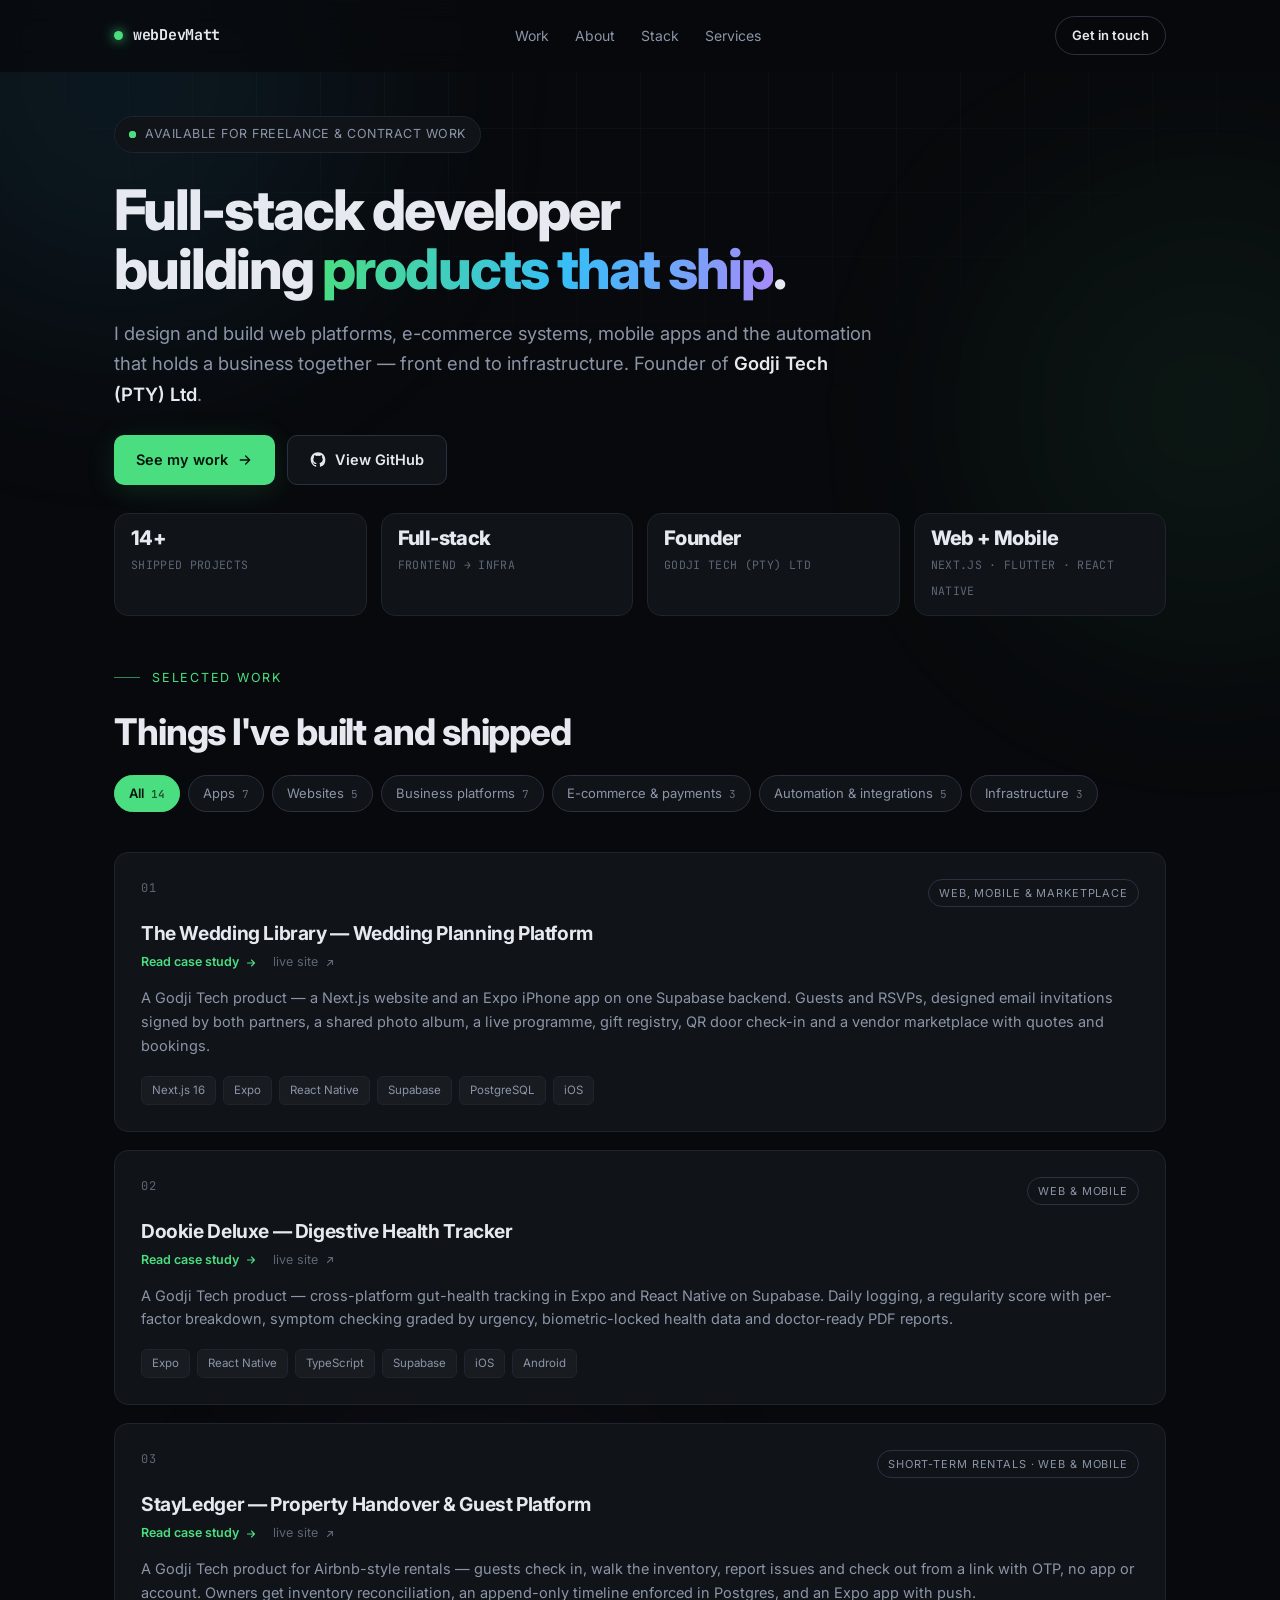
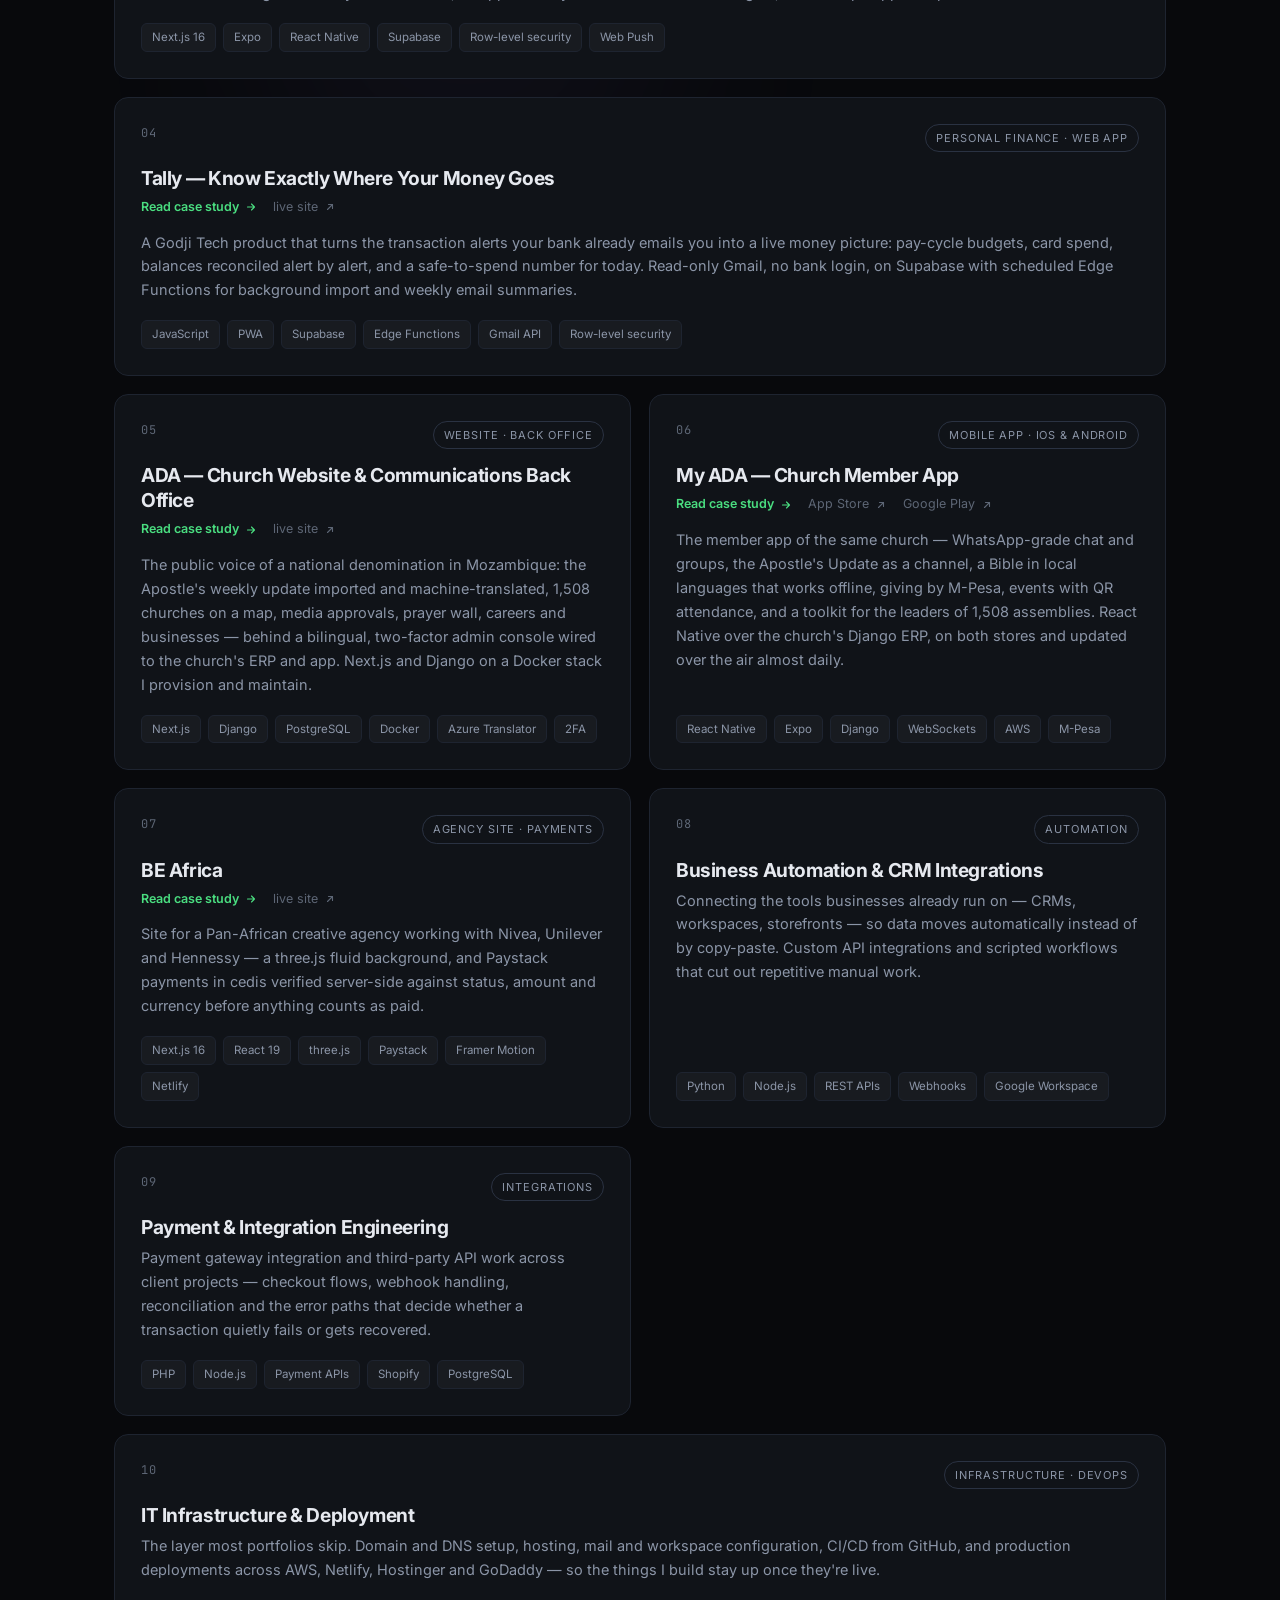
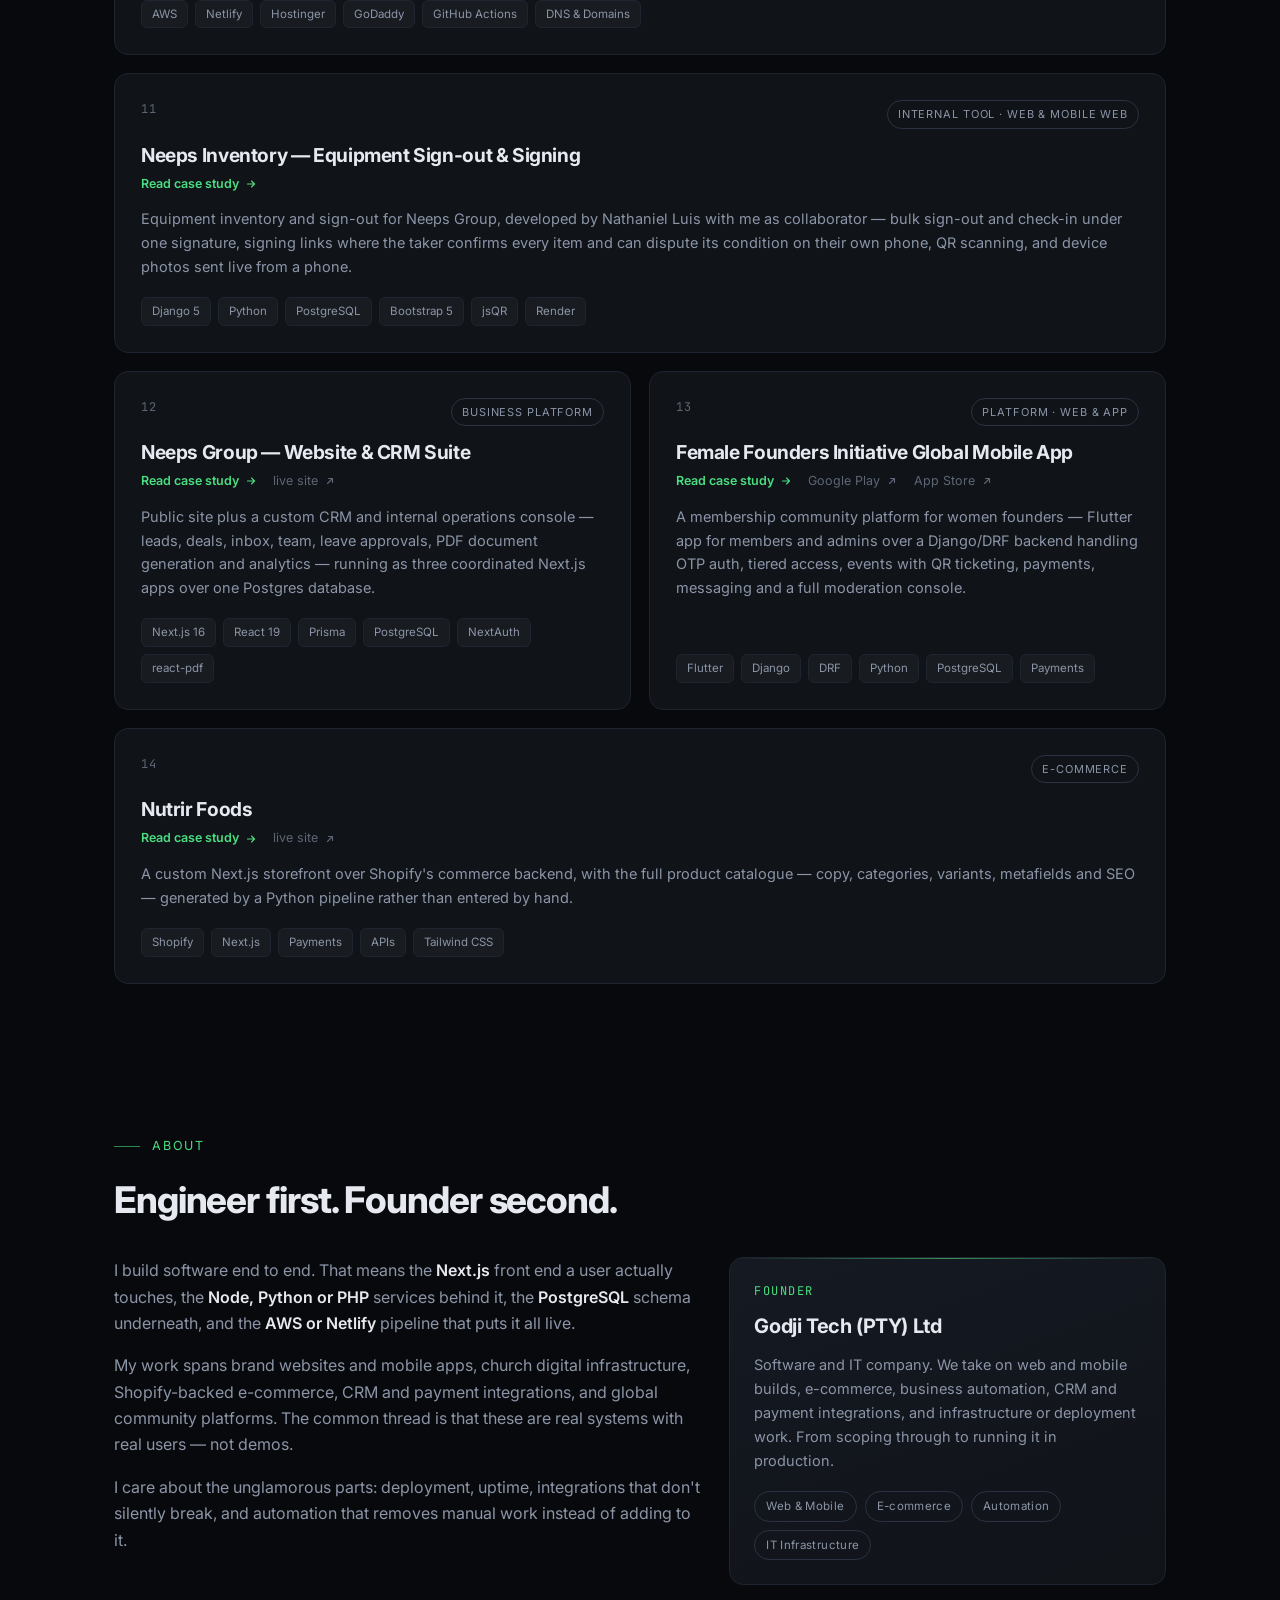
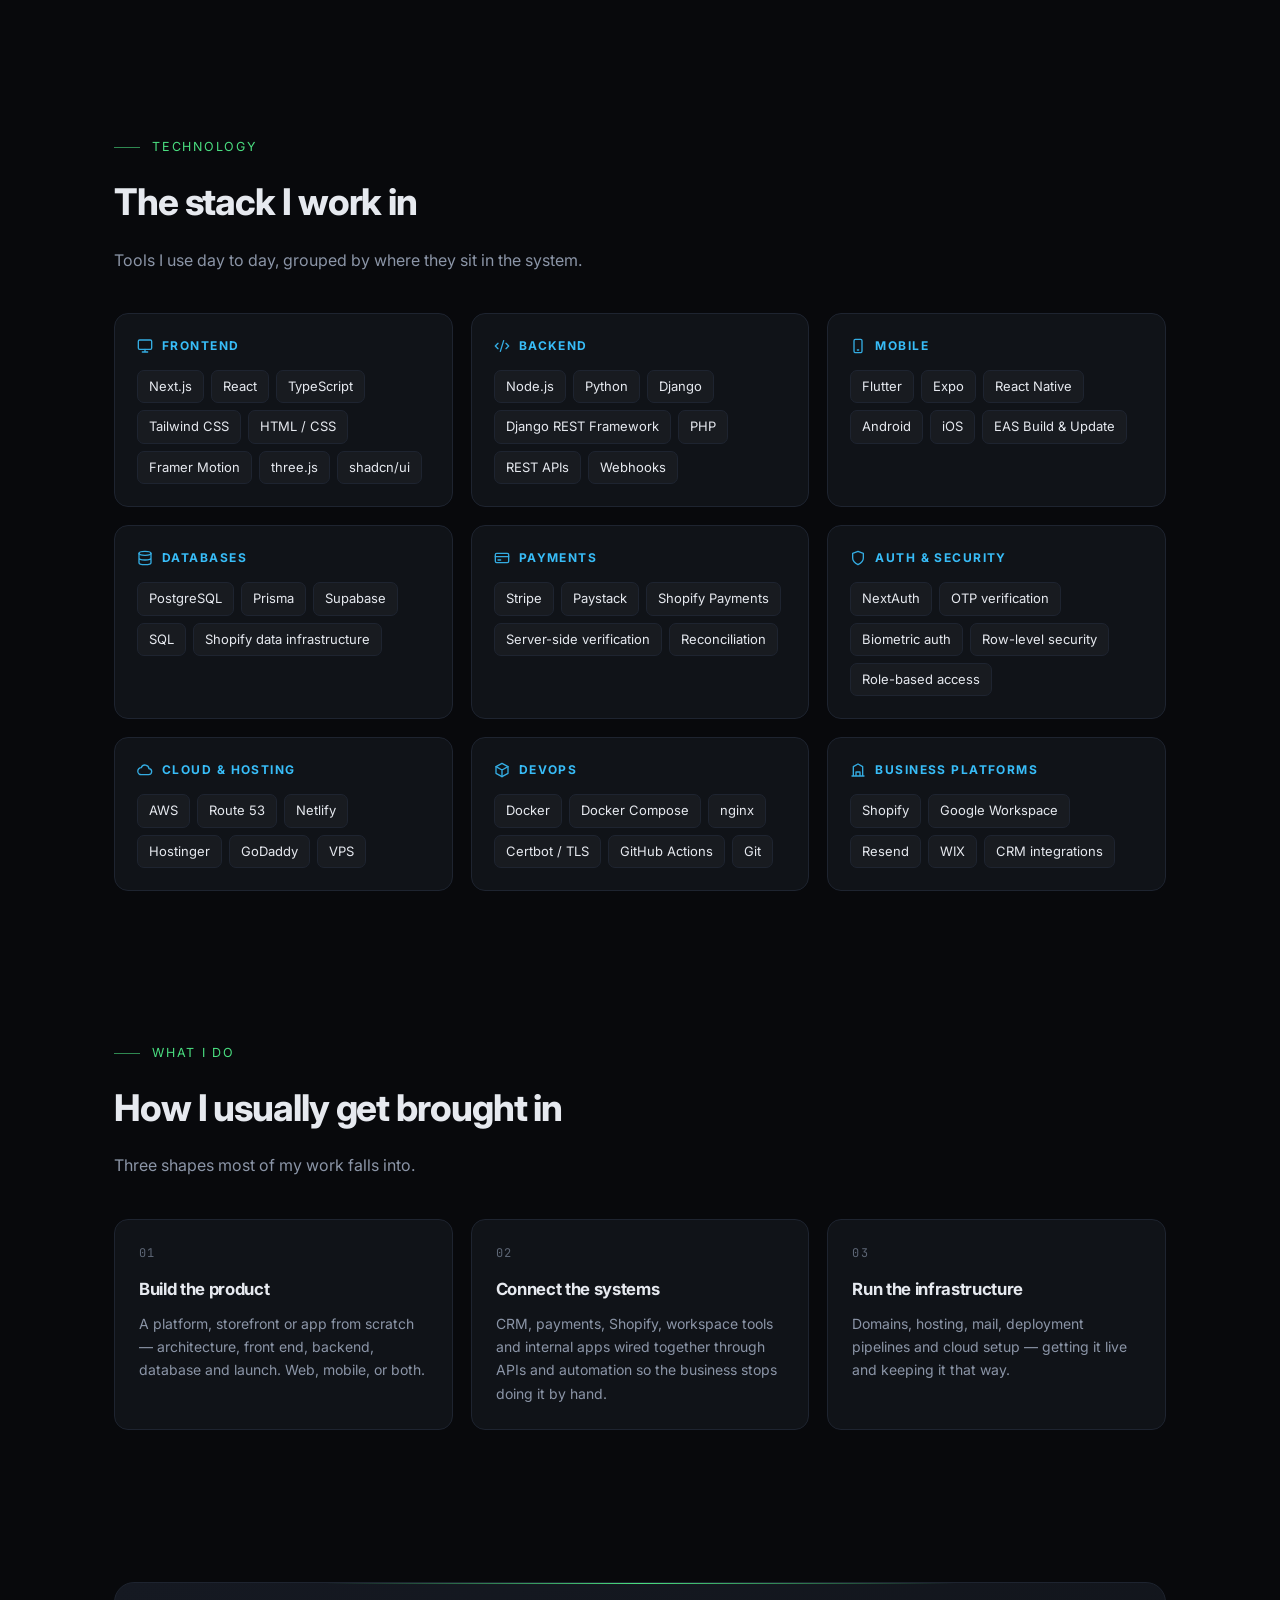
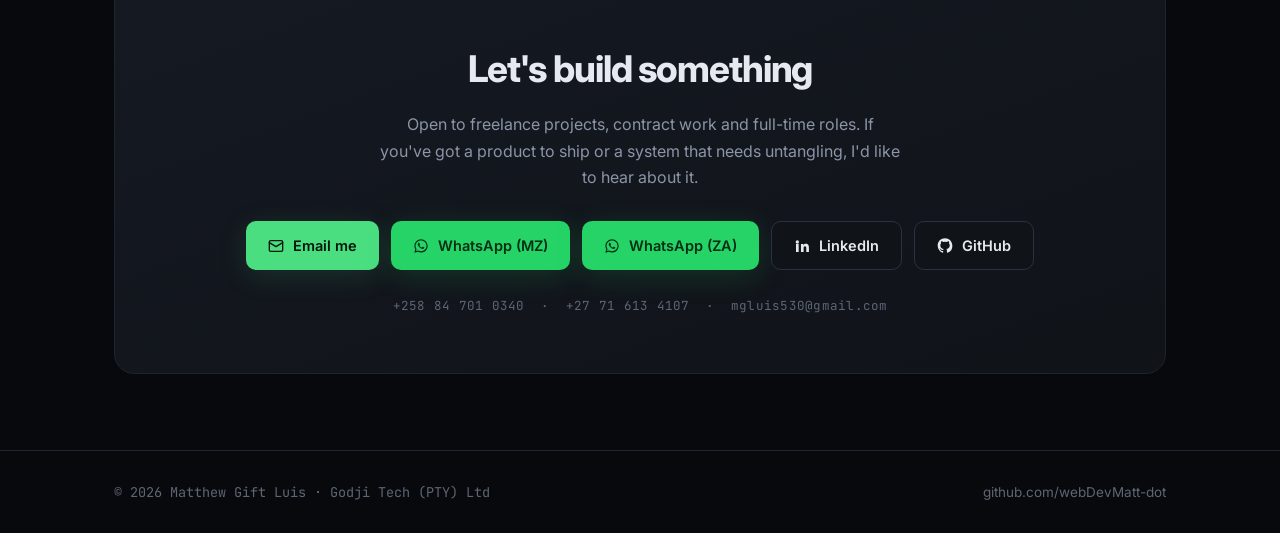
==== commit 7c8dc1ba: "put work straight after the hero; tighter hero, 'See my work' first" ====
--- a/index.html
+++ b/index.html
@@ -80,7 +80,7 @@
   @media(max-width:760px){.nav-links{display:none}}
 
   /* ---------- hero ---------- */
-  .hero{padding:92px 0 84px}
+  .hero{padding:44px 0 28px}
   .status{
     display:inline-flex;align-items:center;gap:9px;
     font-size:12.5px;letter-spacing:.04em;text-transform:uppercase;
@@ -91,16 +91,16 @@
   .pulse::after{content:'';position:absolute;inset:0;border-radius:50%;background:var(--accent);animation:ping 2s cubic-bezier(0,0,.2,1) infinite}
   @keyframes ping{75%,100%{transform:scale(2.6);opacity:0}}
 
-  h1{font-size:clamp(2.4rem,6.2vw,4.1rem);line-height:1.06;font-weight:800;letter-spacing:-.035em;margin-bottom:22px}
+  h1{font-size:clamp(2.2rem,5.4vw,3.5rem);line-height:1.06;font-weight:800;letter-spacing:-.035em;margin-bottom:18px}
   h1 .grad{
     background:linear-gradient(100deg,var(--accent) 0%,var(--accent-2) 55%,var(--accent-3) 100%);
     -webkit-background-clip:text;background-clip:text;color:transparent;
   }
-  .lede{font-size:clamp(1rem,2.1vw,1.15rem);color:var(--muted);max-width:64ch;margin-bottom:16px}
+  .lede{font-size:clamp(1rem,2.1vw,1.15rem);color:var(--muted);max-width:64ch;margin-bottom:26px}
   .lede strong{color:var(--text);font-weight:600}
   .lede + .lede{margin-bottom:34px}
 
-  .btns{display:flex;flex-wrap:wrap;gap:12px;margin-bottom:44px}
+  .btns{display:flex;flex-wrap:wrap;gap:12px;margin-bottom:28px}
   .btn{
     display:inline-flex;align-items:center;gap:9px;
     font-size:14.5px;font-weight:600;padding:12px 22px;border-radius:10px;
@@ -116,12 +116,15 @@
   .btn svg{width:16px;height:16px;flex:none}
 
   .stats{display:flex;flex-wrap:wrap;gap:14px}
-  .stat{flex:1 1 150px;border:1px solid var(--line);background:var(--surface);border-radius:var(--radius);padding:18px 20px}
-  .stat b{display:block;font-size:1.5rem;font-weight:800;letter-spacing:-.03em;line-height:1.2}
-  .stat span{font-size:12.5px;color:var(--dim);letter-spacing:.03em}
+  .stat{flex:1 1 150px;border:1px solid var(--line);background:var(--surface);border-radius:var(--radius);padding:12px 16px}
+  .stat b{display:block;font-size:1.25rem;font-weight:800;letter-spacing:-.03em;line-height:1.2}
+  .stat span{font-size:11.5px;color:var(--dim);letter-spacing:.03em}
 
   /* ---------- sections ---------- */
   section{padding:76px 0;position:relative;z-index:1}
+  /* work follows the hero directly, so it doesn't need the full section gap */
+  #work{padding-top:24px}
+  #work h2{margin-bottom:18px}
   .sec-label{display:flex;align-items:center;gap:12px;font-size:12.5px;letter-spacing:.14em;text-transform:uppercase;color:var(--accent);margin-bottom:14px}
   .sec-label::before{content:'';width:26px;height:1px;background:var(--accent);opacity:.6}
   h2{font-size:clamp(1.6rem,3.6vw,2.3rem);font-weight:750;letter-spacing:-.03em;margin-bottom:14px}
@@ -259,8 +262,8 @@
   <nav>
     <a href="#top" class="brand"><span class="dot"></span> <span class="mono">webDevMatt</span></a>
     <div class="nav-links">
+      <a href="#work">Work</a>
       <a href="#about">About</a>
-      <a href="#work">Work</a>
       <a href="#stack">Stack</a>
       <a href="#services">Services</a>
     </div>
@@ -277,20 +280,17 @@
       <h1 class="reveal">Full-stack developer<br>building <span class="grad">products that ship</span>.</h1>
       <p class="lede reveal">
         I design and build web platforms, e-commerce systems, mobile apps and the automation that
-        holds a business together.
-      </p>
-      <p class="lede reveal">
-        Front end to infrastructure. Founder of <strong>Godji&nbsp;Tech (PTY) Ltd</strong>, where we
-        take projects from first sketch to production deployment.
+        holds a business together — front end to infrastructure. Founder of
+        <strong>Godji&nbsp;Tech (PTY) Ltd</strong>.
       </p>
       <div class="btns reveal">
-        <a href="https://github.com/webDevMatt-dot" class="btn btn-primary" target="_blank" rel="noopener">
+        <a href="#work" class="btn btn-primary">
+          See my work
+          <svg viewBox="0 0 24 24" fill="none" stroke="currentColor" stroke-width="2" stroke-linecap="round" stroke-linejoin="round" aria-hidden="true"><path d="M5 12h14M13 6l6 6-6 6"/></svg>
+        </a>
+        <a href="https://github.com/webDevMatt-dot" class="btn btn-ghost" target="_blank" rel="noopener">
           <svg viewBox="0 0 24 24" fill="currentColor" aria-hidden="true"><path d="M12 .5C5.73.5.99 5.24.99 11.5c0 4.86 3.15 8.98 7.52 10.44.55.1.75-.24.75-.53v-1.86c-3.06.67-3.71-1.47-3.71-1.47-.5-1.28-1.23-1.62-1.23-1.62-1-.69.08-.67.08-.67 1.11.08 1.69 1.14 1.69 1.14.98 1.69 2.58 1.2 3.21.92.1-.71.39-1.2.7-1.48-2.44-.28-5.01-1.22-5.01-5.45 0-1.2.43-2.19 1.14-2.96-.12-.28-.5-1.4.1-2.92 0 0 .93-.3 3.05 1.13a10.5 10.5 0 0 1 5.56 0c2.11-1.43 3.04-1.13 3.04-1.13.61 1.52.23 2.64.11 2.92.71.77 1.14 1.76 1.14 2.96 0 4.24-2.58 5.17-5.03 5.44.4.34.75 1.02.75 2.06v3.06c0 .29.2.64.76.53A10.53 10.53 0 0 0 23 11.5C23 5.24 18.27.5 12 .5Z"/></svg>
           View GitHub
-        </a>
-        <a href="#work" class="btn btn-ghost">
-          See selected work
-          <svg viewBox="0 0 24 24" fill="none" stroke="currentColor" stroke-width="2" stroke-linecap="round" stroke-linejoin="round" aria-hidden="true"><path d="M5 12h14M13 6l6 6-6 6"/></svg>
         </a>
       </div>
       <div class="stats reveal">
@@ -302,57 +302,11 @@
     </div>
   </section>
 
-  <!-- ABOUT -->
-  <section id="about">
-    <div class="wrap">
-      <div class="sec-label reveal">About</div>
-      <h2 class="reveal">Engineer first. Founder second.</h2>
-      <div class="about-grid" style="margin-top:26px">
-        <div class="about-body reveal">
-          <p>
-            I build software end to end. That means the <strong>Next.js</strong> front end a user
-            actually touches, the <strong>Node, Python or PHP</strong> services behind it, the
-            <strong>PostgreSQL</strong> schema underneath, and the <strong>AWS or Netlify</strong>
-            pipeline that puts it all live.
-          </p>
-          <p>
-            My work spans brand websites and mobile apps, church digital infrastructure, Shopify-backed
-            e-commerce, CRM and payment integrations, and global community platforms. The common thread
-            is that these are real systems with real users — not demos.
-          </p>
-          <p>
-            I care about the unglamorous parts: deployment, uptime, integrations that don't silently
-            break, and automation that removes manual work instead of adding to it.
-          </p>
-        </div>
-        <div class="card founder-card reveal">
-          <div class="role mono">Founder</div>
-          <h3>Godji Tech (PTY) Ltd</h3>
-          <p>
-            Software and IT company. We take on web and mobile builds, e-commerce, business automation,
-            CRM and payment integrations, and infrastructure or deployment work. From scoping through to
-            running it in production.
-          </p>
-          <div class="founder-meta">
-            <span class="chip">Web &amp; Mobile</span>
-            <span class="chip">E-commerce</span>
-            <span class="chip">Automation</span>
-            <span class="chip">IT Infrastructure</span>
-          </div>
-        </div>
-      </div>
-    </div>
-  </section>
-
   <!-- WORK -->
   <section id="work">
     <div class="wrap">
       <div class="sec-label reveal">Selected work</div>
       <h2 class="reveal">Things I've built and shipped</h2>
-      <p class="sec-sub reveal">
-        A mix of client platforms, e-commerce systems and internal tooling — spanning web, mobile
-        and the infrastructure that runs them.
-      </p>
 
       <div class="work-filter reveal" role="toolbar" aria-label="Filter work by type">
         <button type="button" class="wf-chip" data-filter="all" aria-pressed="true">All <span class="wf-n"></span></button>
@@ -727,6 +681,50 @@
       </div>
     </div>
   </section>
+
+  <!-- ABOUT -->
+  <section id="about">
+    <div class="wrap">
+      <div class="sec-label reveal">About</div>
+      <h2 class="reveal">Engineer first. Founder second.</h2>
+      <div class="about-grid" style="margin-top:26px">
+        <div class="about-body reveal">
+          <p>
+            I build software end to end. That means the <strong>Next.js</strong> front end a user
+            actually touches, the <strong>Node, Python or PHP</strong> services behind it, the
+            <strong>PostgreSQL</strong> schema underneath, and the <strong>AWS or Netlify</strong>
+            pipeline that puts it all live.
+          </p>
+          <p>
+            My work spans brand websites and mobile apps, church digital infrastructure, Shopify-backed
+            e-commerce, CRM and payment integrations, and global community platforms. The common thread
+            is that these are real systems with real users — not demos.
+          </p>
+          <p>
+            I care about the unglamorous parts: deployment, uptime, integrations that don't silently
+            break, and automation that removes manual work instead of adding to it.
+          </p>
+        </div>
+        <div class="card founder-card reveal">
+          <div class="role mono">Founder</div>
+          <h3>Godji Tech (PTY) Ltd</h3>
+          <p>
+            Software and IT company. We take on web and mobile builds, e-commerce, business automation,
+            CRM and payment integrations, and infrastructure or deployment work. From scoping through to
+            running it in production.
+          </p>
+          <div class="founder-meta">
+            <span class="chip">Web &amp; Mobile</span>
+            <span class="chip">E-commerce</span>
+            <span class="chip">Automation</span>
+            <span class="chip">IT Infrastructure</span>
+          </div>
+        </div>
+      </div>
+    </div>
+  </section>
+
+
 
   <!-- STACK -->
   <section id="stack">
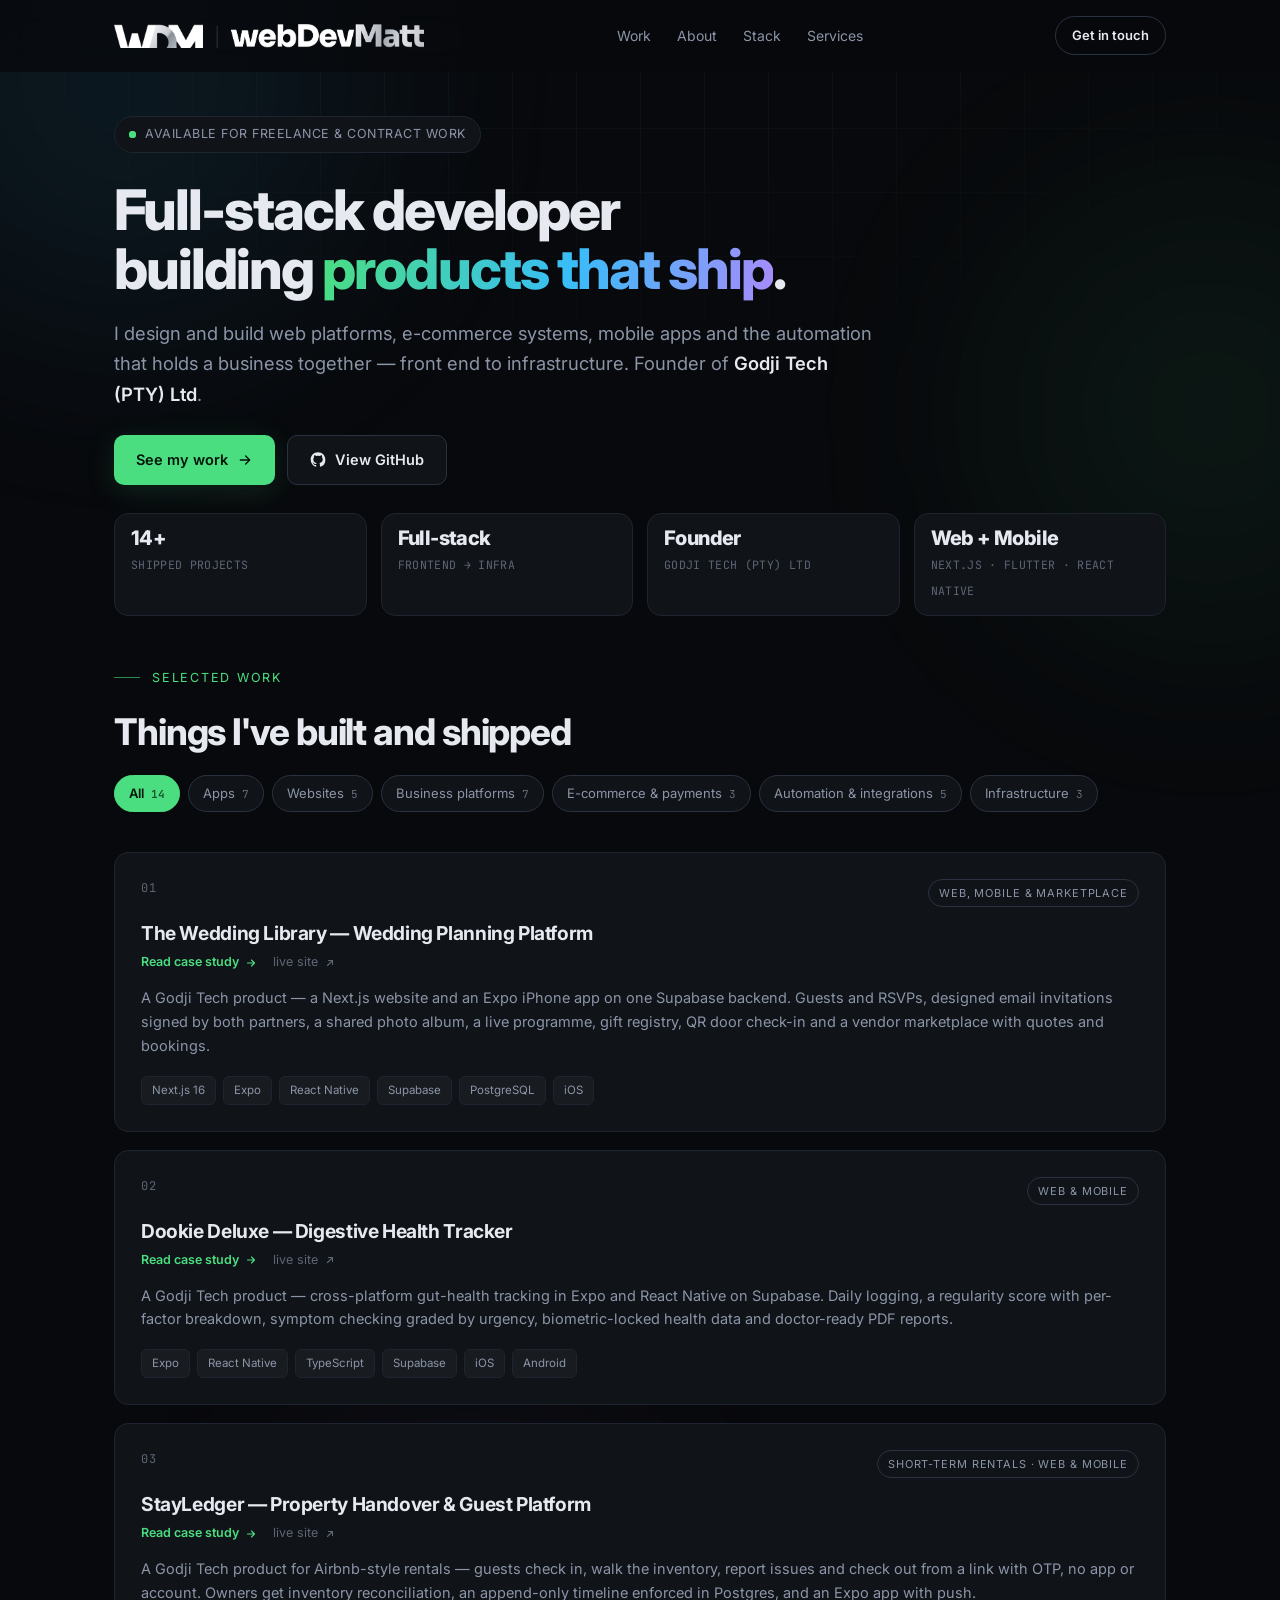
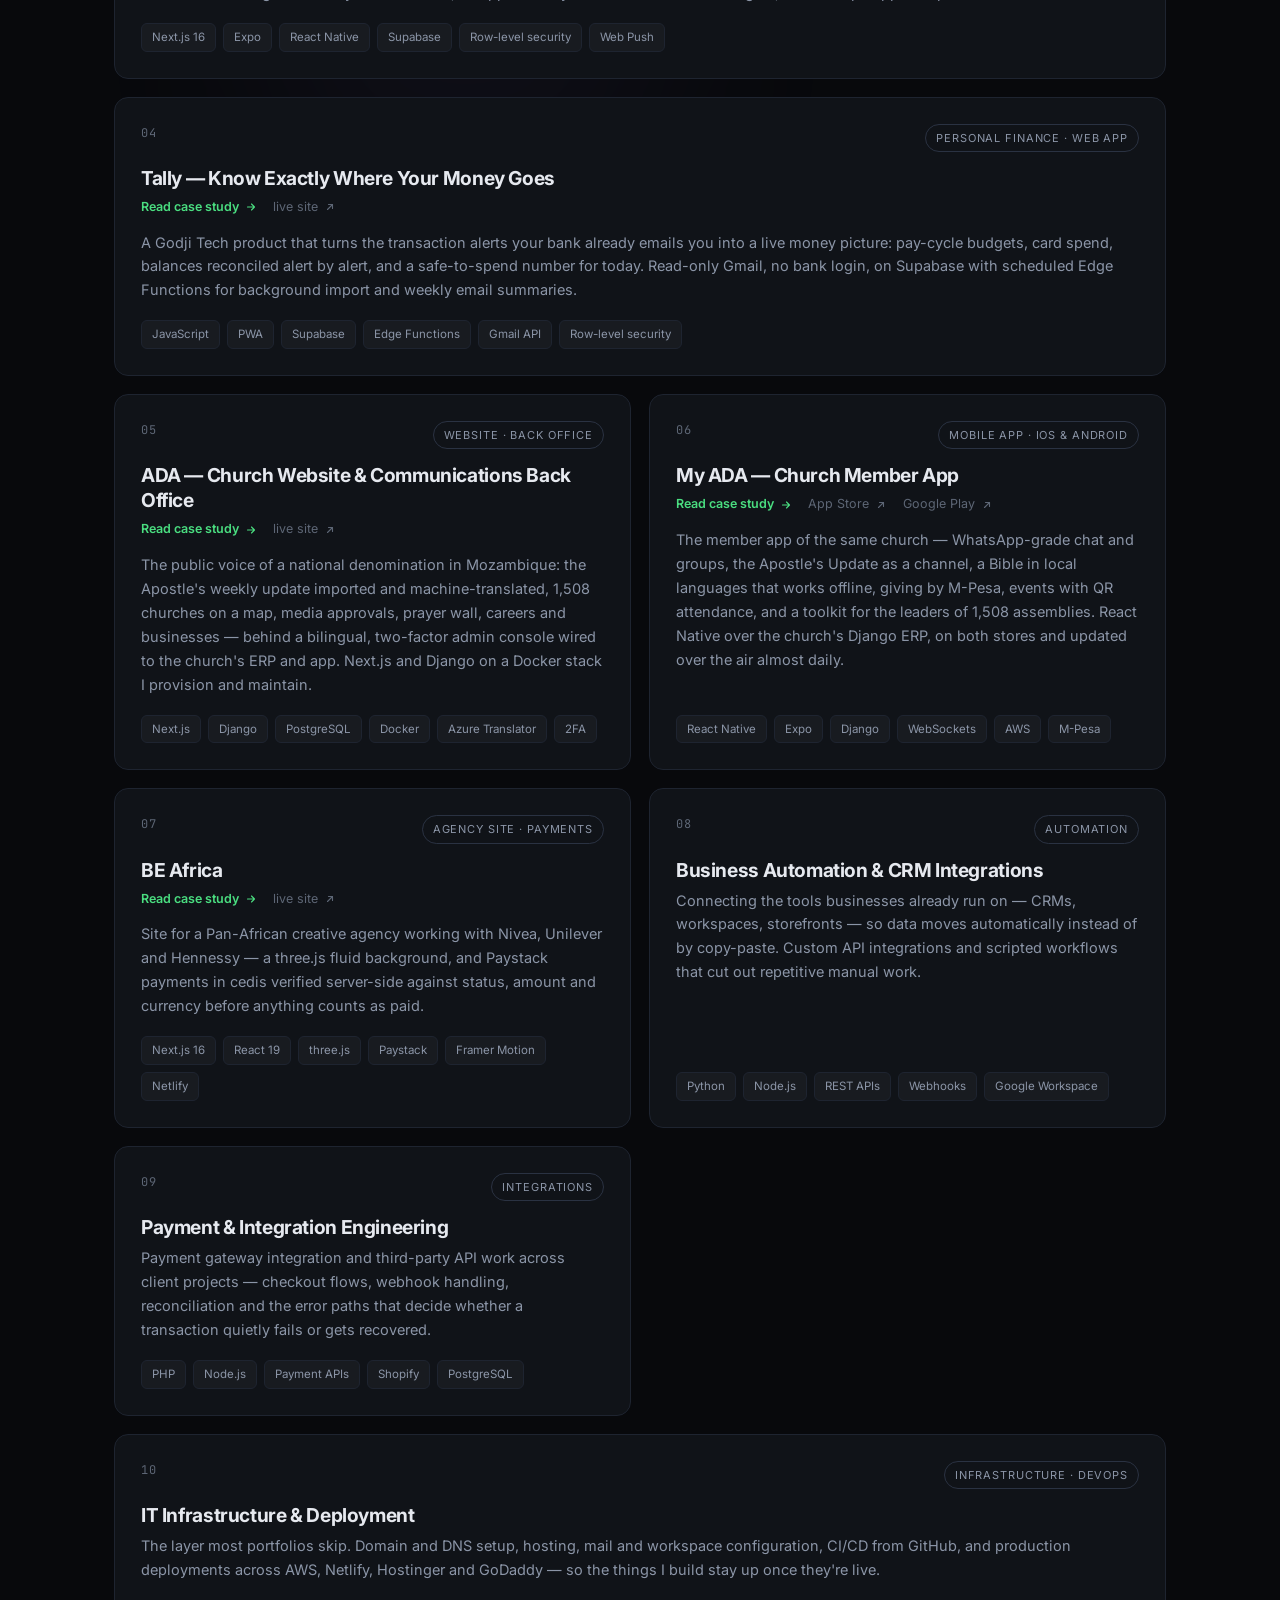
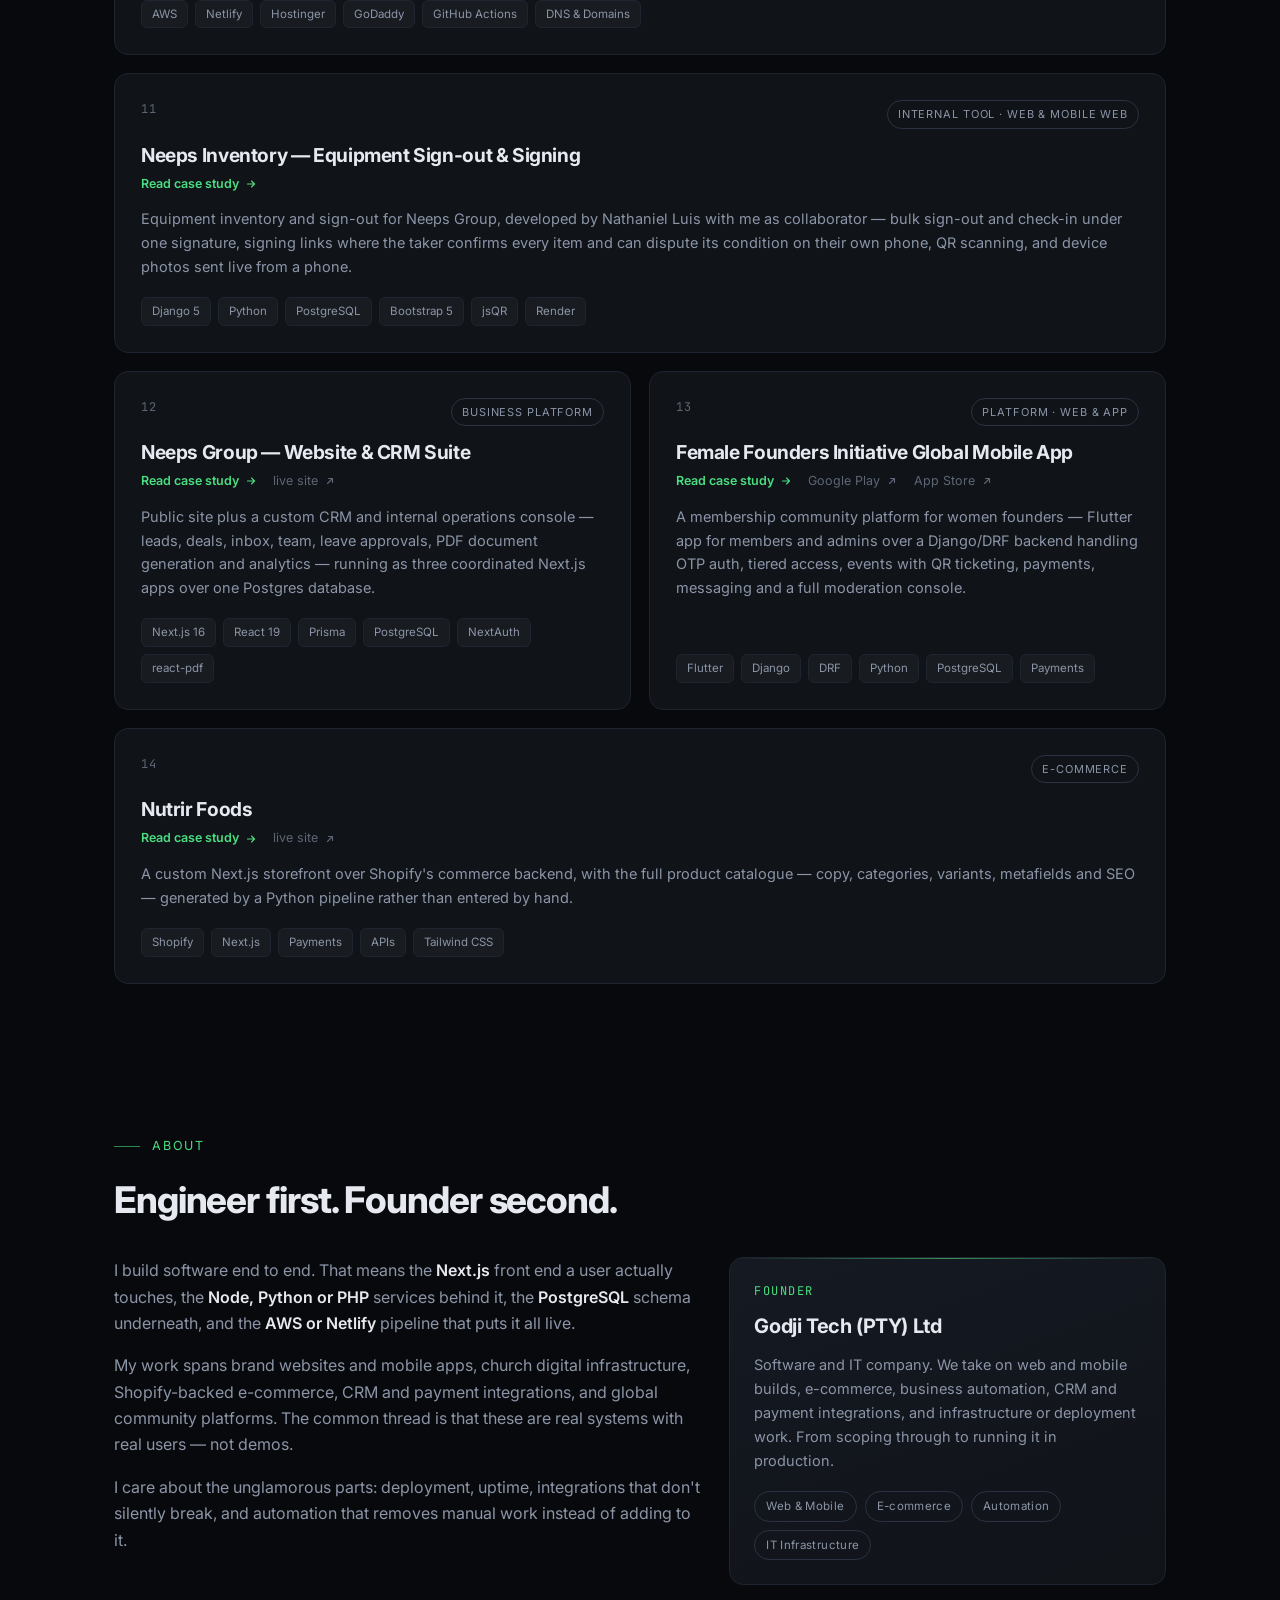
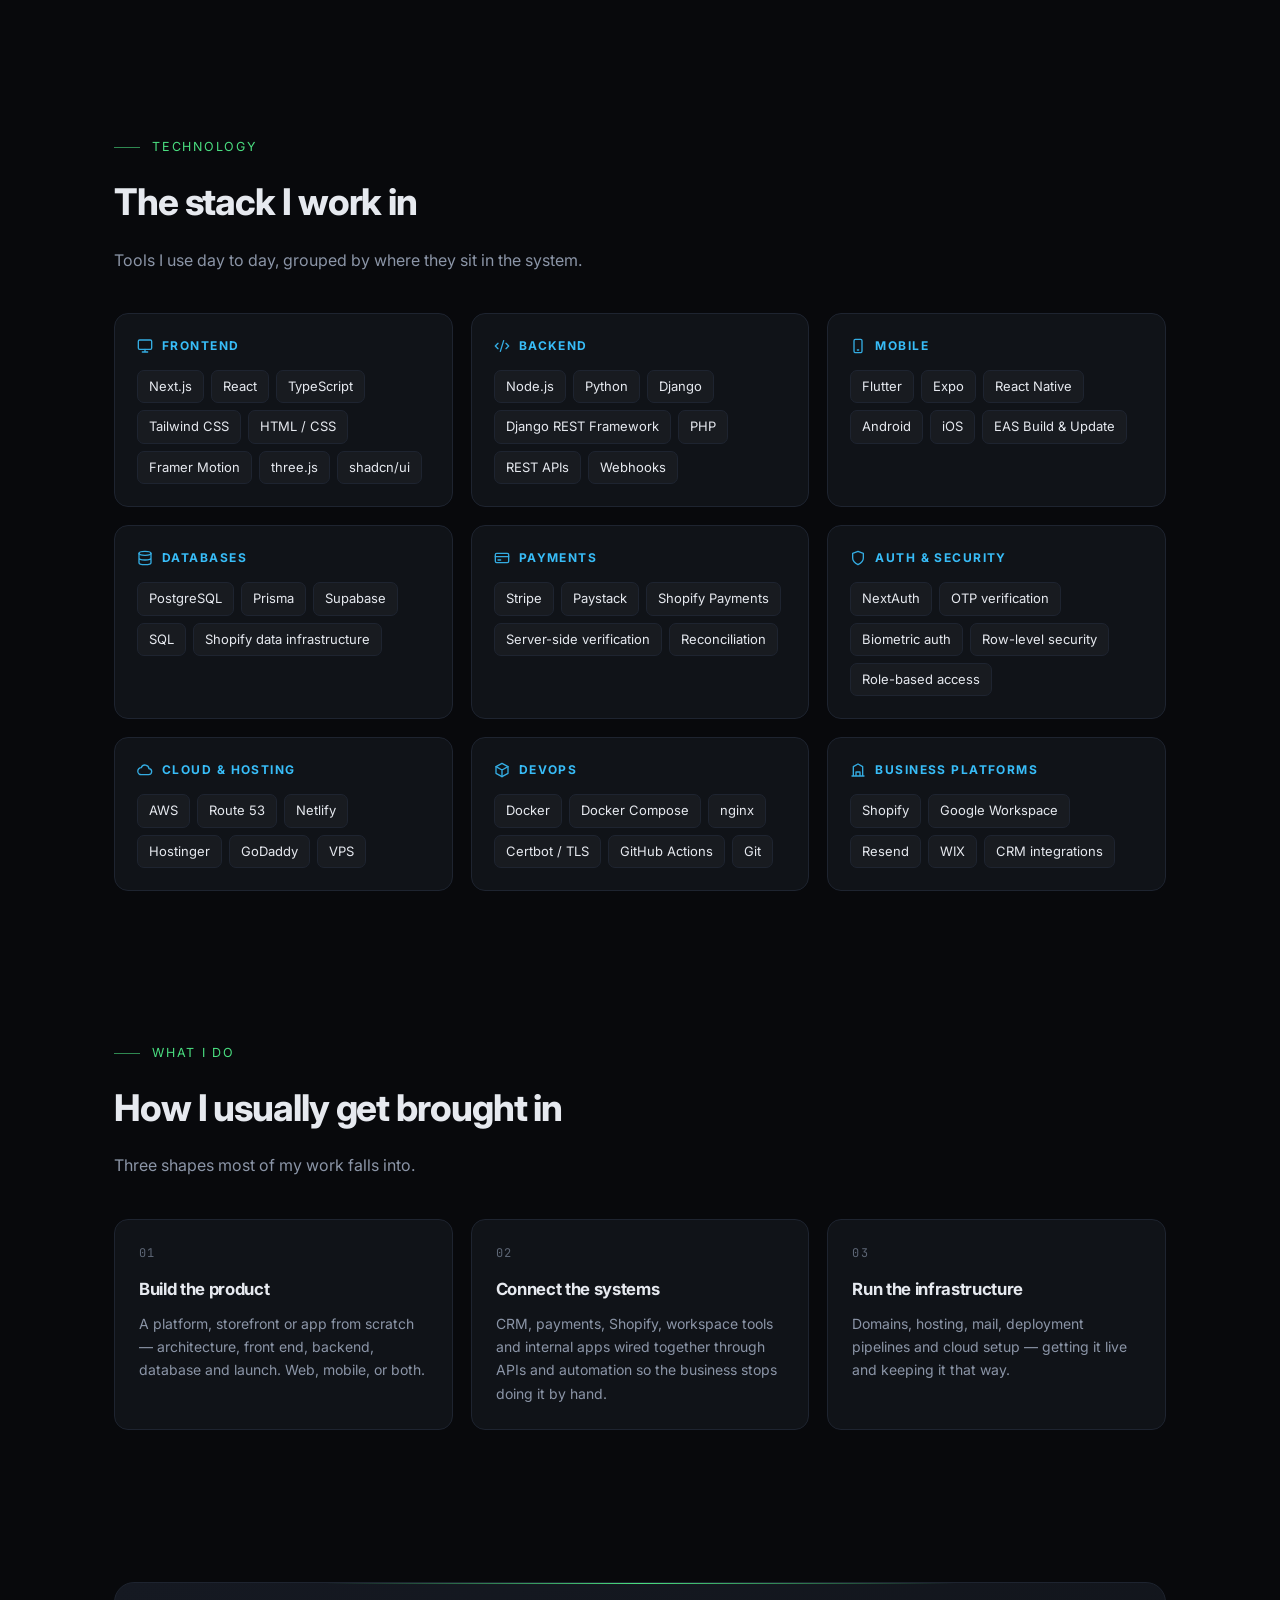
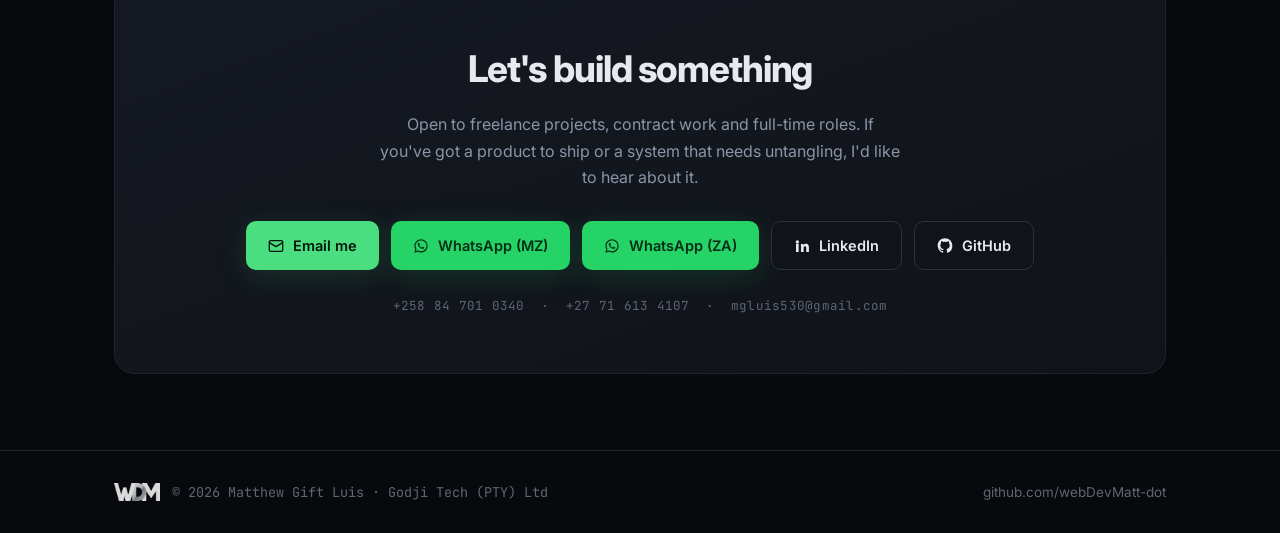
==== commit 55569331: "WDM logo: lockup in the header (mark on phones), mark on case studies, footer and business card; fav" ====
--- a/index.html
+++ b/index.html
@@ -5,6 +5,14 @@
 <meta name="viewport" content="width=device-width, initial-scale=1">
 <title>Matthew Gift Luis — Full-Stack Developer &amp; Founder</title>
 <meta name="description" content="Full-stack developer building web platforms, e-commerce systems, mobile apps and business automation. Founder of Godji Tech (PTY) Ltd.">
+<link rel="icon" href="favicon.ico" sizes="any">
+<link rel="icon" type="image/png" sizes="32x32" href="assets/brand/favicon-32.png">
+<link rel="apple-touch-icon" href="assets/brand/apple-touch-icon.png">
+<meta property="og:image" content="https://webdevmatt-dot.github.io/portfolio/assets/brand/og-image.jpg">
+<meta property="og:image:width" content="1200">
+<meta property="og:image:height" content="630">
+<meta name="twitter:card" content="summary_large_image">
+<meta name="theme-color" content="#08090c">
 <link rel="preconnect" href="https://fonts.googleapis.com">
 <link rel="preconnect" href="https://fonts.gstatic.com" crossorigin>
 <link href="https://fonts.googleapis.com/css2?family=Inter:wght@400;500;600;700;800&family=JetBrains+Mono:wght@400;500;700&display=swap" rel="stylesheet">
@@ -71,7 +79,9 @@
   header.scrolled{border-bottom-color:var(--line)}
   nav{max-width:var(--max);margin:0 auto;padding:16px 24px;display:flex;align-items:center;justify-content:space-between;gap:16px}
   .brand{display:flex;align-items:center;gap:10px;font-weight:700;letter-spacing:-.02em;font-size:15px}
-  .brand .dot{width:9px;height:9px;border-radius:50%;background:var(--accent);box-shadow:0 0 12px var(--accent);flex:none}
+  .brand img{display:block;height:24px;width:auto}
+  .brand .brand-mark{display:none;height:26px}
+  @media(max-width:520px){.brand .brand-lockup{display:none}.brand .brand-mark{display:block}}
   .nav-links{display:flex;gap:26px;align-items:center}
   .nav-links a{font-size:14px;color:var(--muted);transition:color .18s}
   .nav-links a:hover{color:var(--text)}
@@ -238,6 +248,8 @@
 
   footer{border-top:1px solid var(--line);padding:30px 0;position:relative;z-index:1}
   .foot{display:flex;flex-wrap:wrap;gap:14px;align-items:center;justify-content:space-between;font-size:13.5px;color:var(--dim)}
+  .foot-left{display:flex;align-items:center;gap:12px}
+  .foot-mark{height:18px;width:auto;opacity:.85}
   .foot a{transition:color .18s}
   .foot a:hover{color:var(--accent)}
 
@@ -260,7 +272,10 @@
 
 <header id="hdr">
   <nav>
-    <a href="#top" class="brand"><span class="dot"></span> <span class="mono">webDevMatt</span></a>
+    <a href="#top" class="brand" aria-label="webDevMatt, back to top">
+      <img class="brand-lockup" src="assets/brand/wdm-lockup.png" alt="WDM | webDevMatt" width="939" height="72">
+      <img class="brand-mark" src="assets/brand/wdm-mark.png" alt="WDM" width="245" height="96">
+    </a>
     <div class="nav-links">
       <a href="#work">Work</a>
       <a href="#about">About</a>
@@ -842,7 +857,7 @@
 
 <footer>
   <div class="wrap foot">
-    <span class="mono">© <span id="yr">2026</span> Matthew Gift Luis · Godji Tech (PTY) Ltd</span>
+    <span class="foot-left"><img class="foot-mark" src="assets/brand/wdm-mark.png" alt="WDM" width="245" height="96"><span class="mono">© <span id="yr">2026</span> Matthew Gift Luis · Godji Tech (PTY) Ltd</span></span>
     <span><a href="https://github.com/webDevMatt-dot" target="_blank" rel="noopener">github.com/webDevMatt-dot</a></span>
   </div>
 </footer>
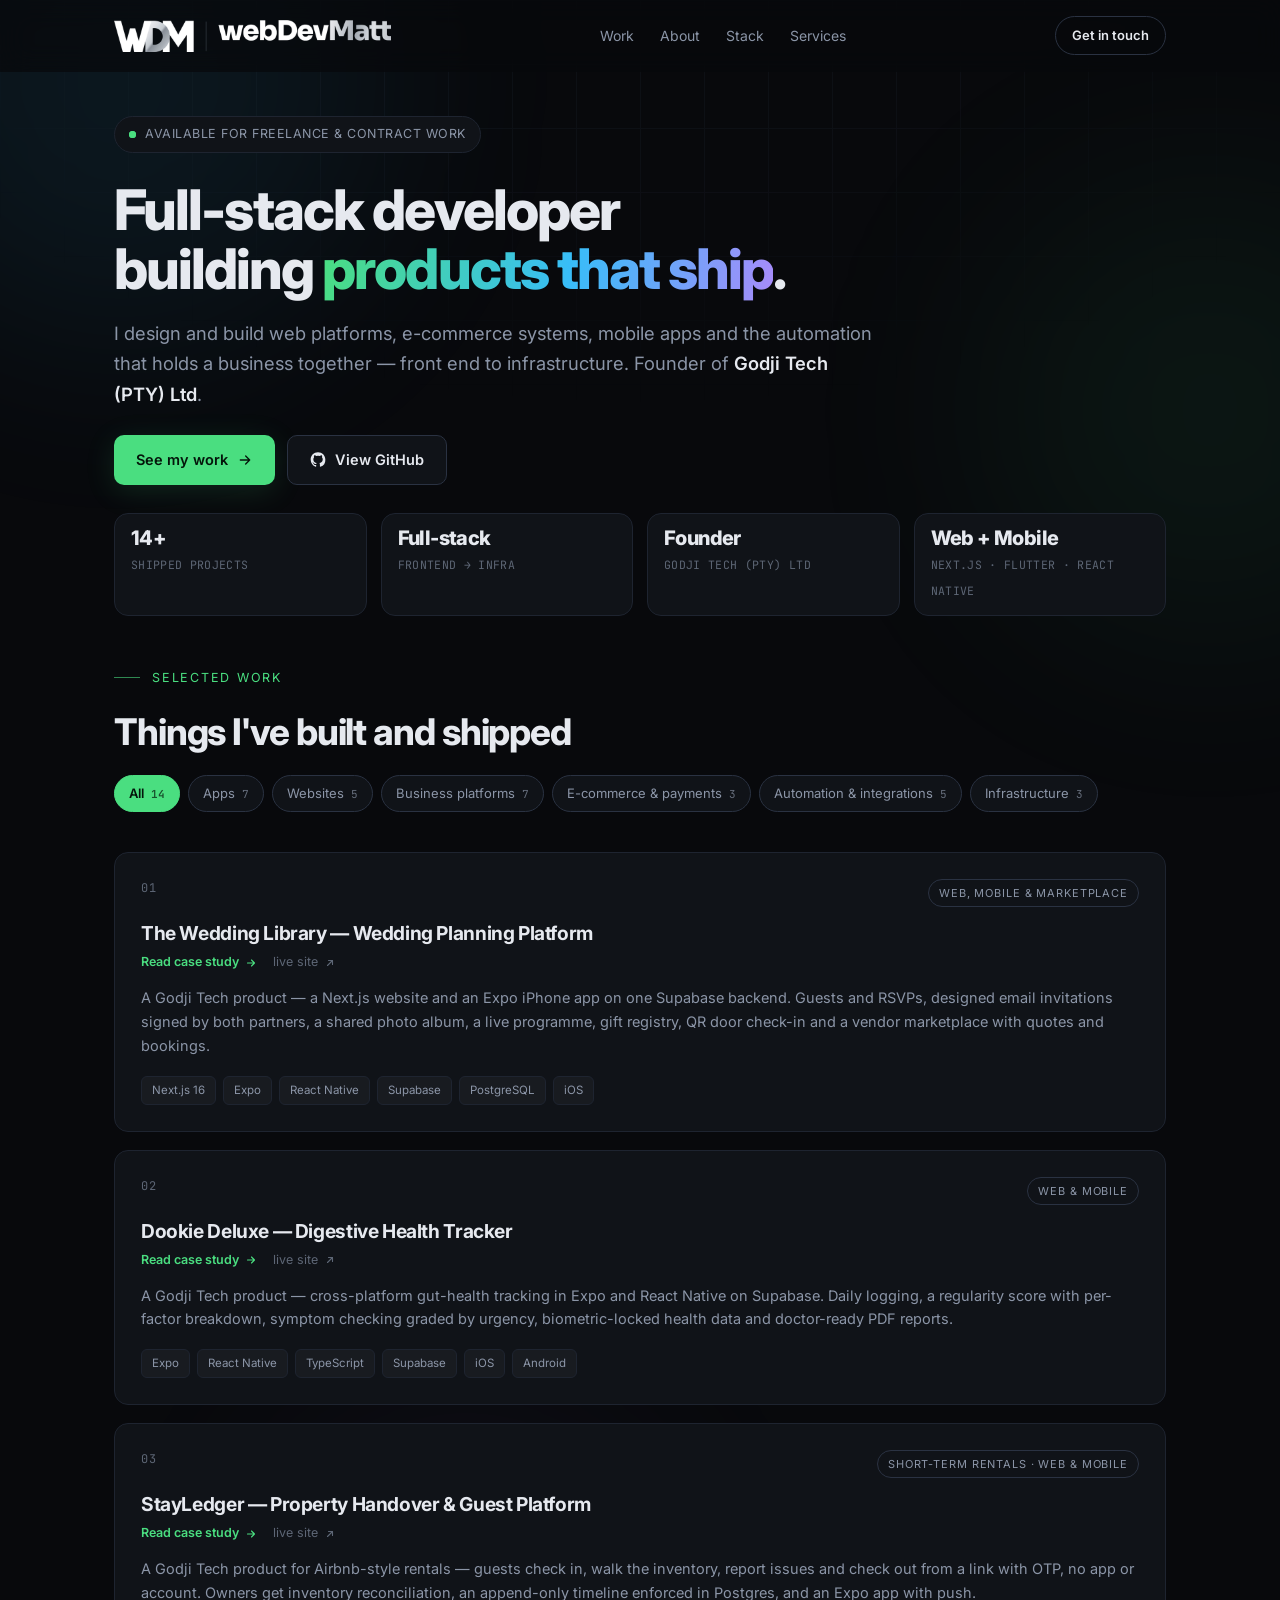
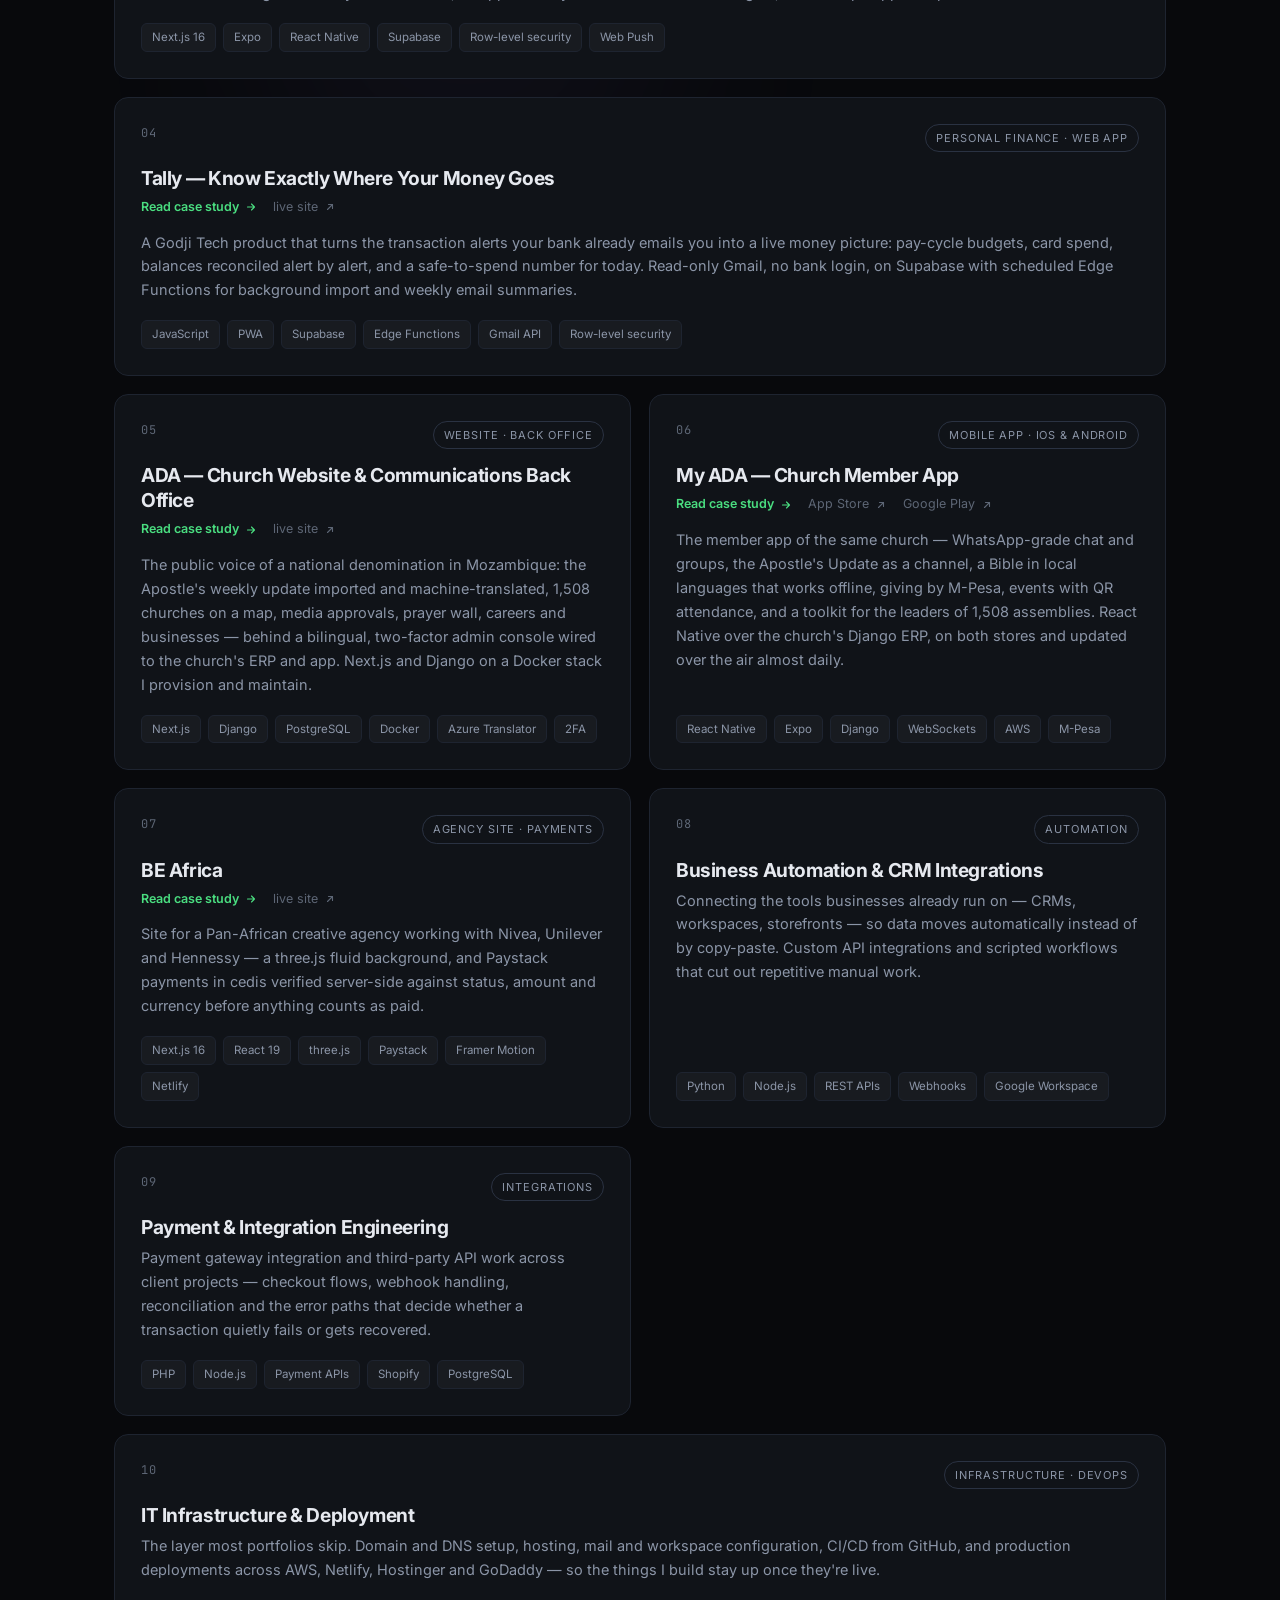
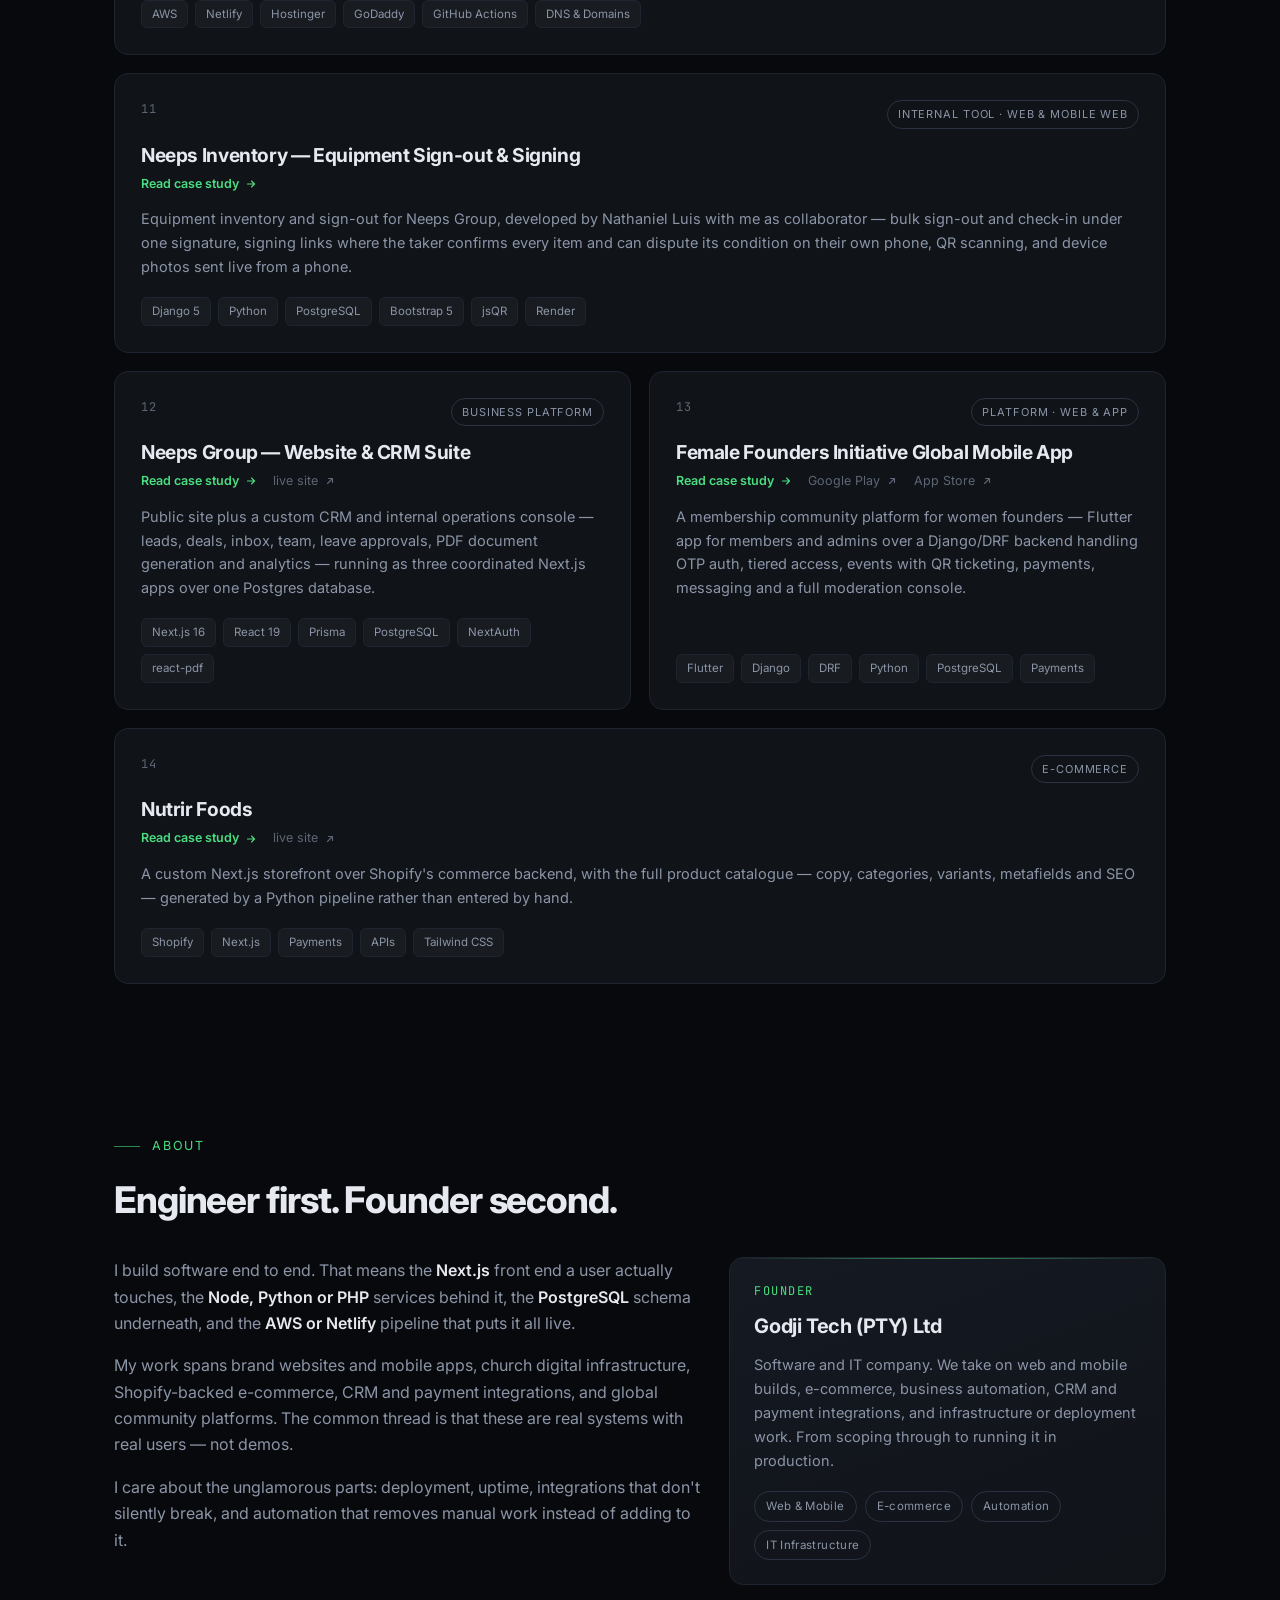
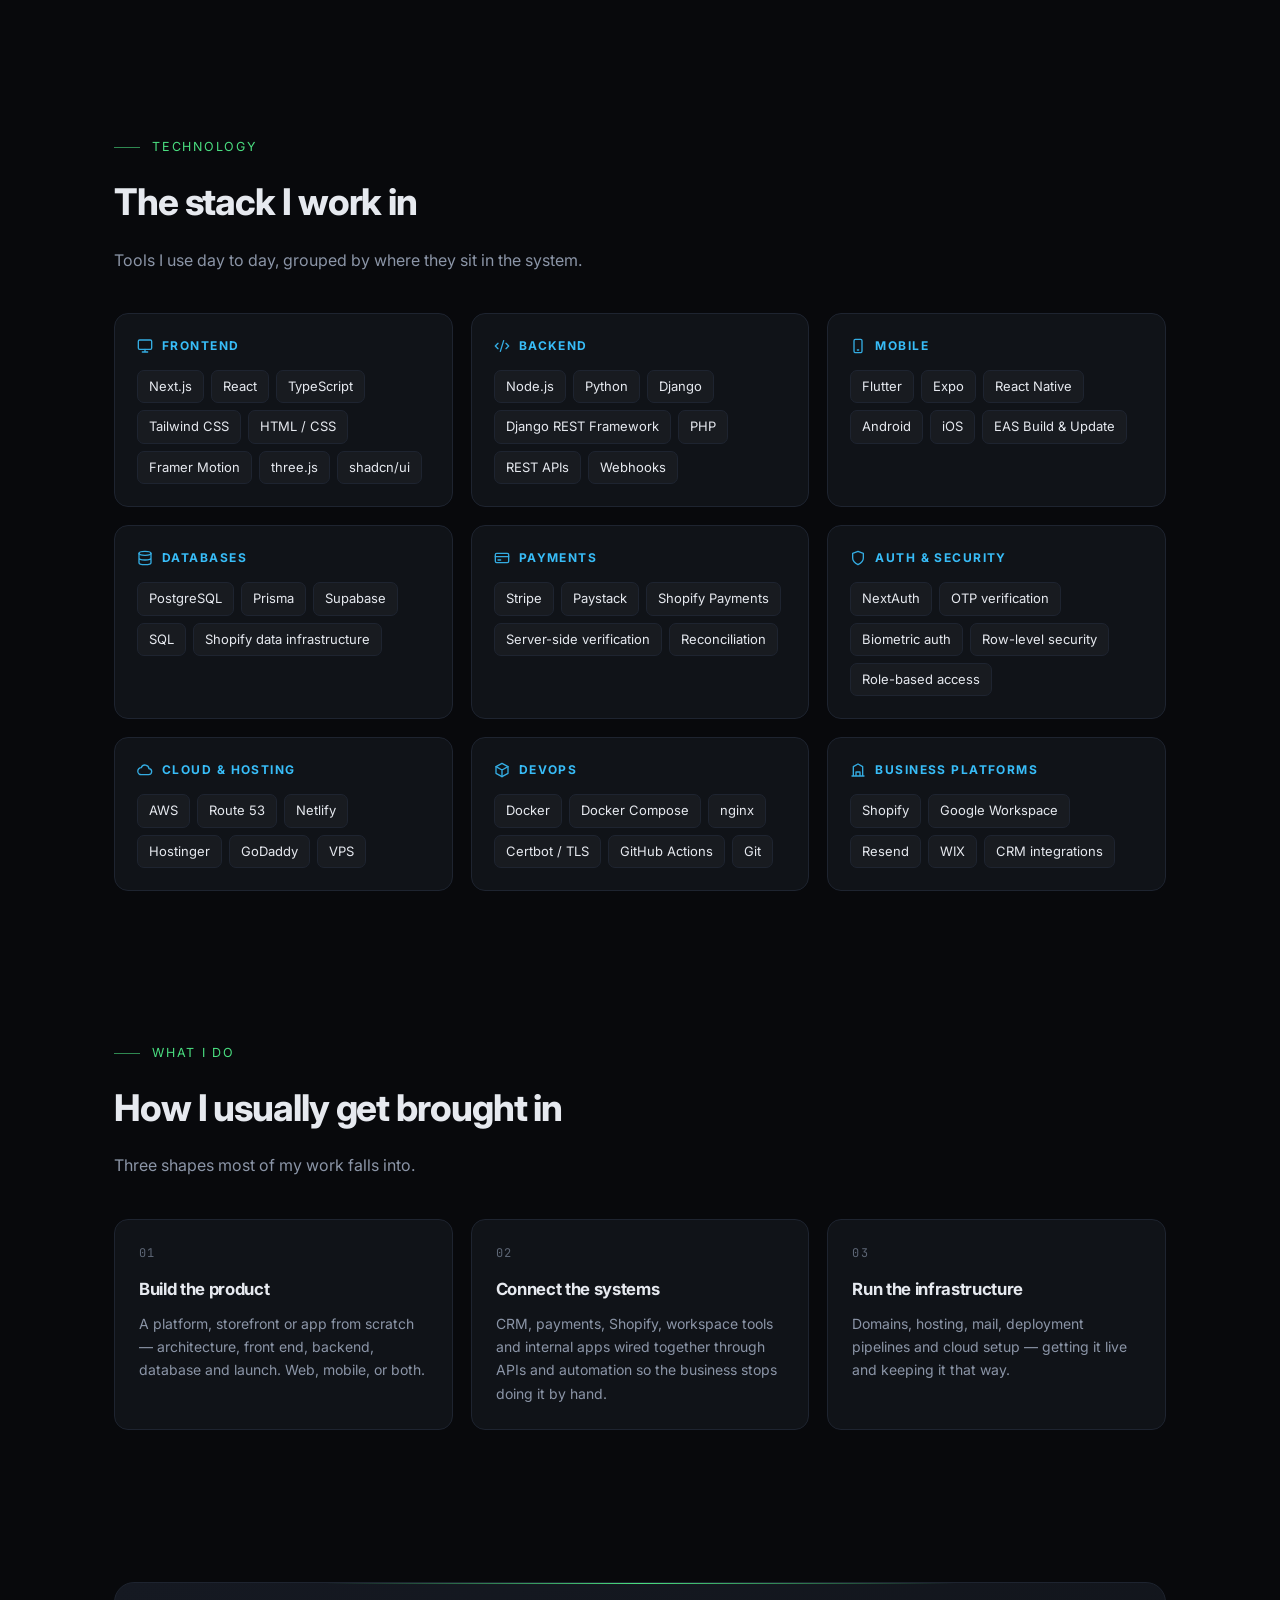
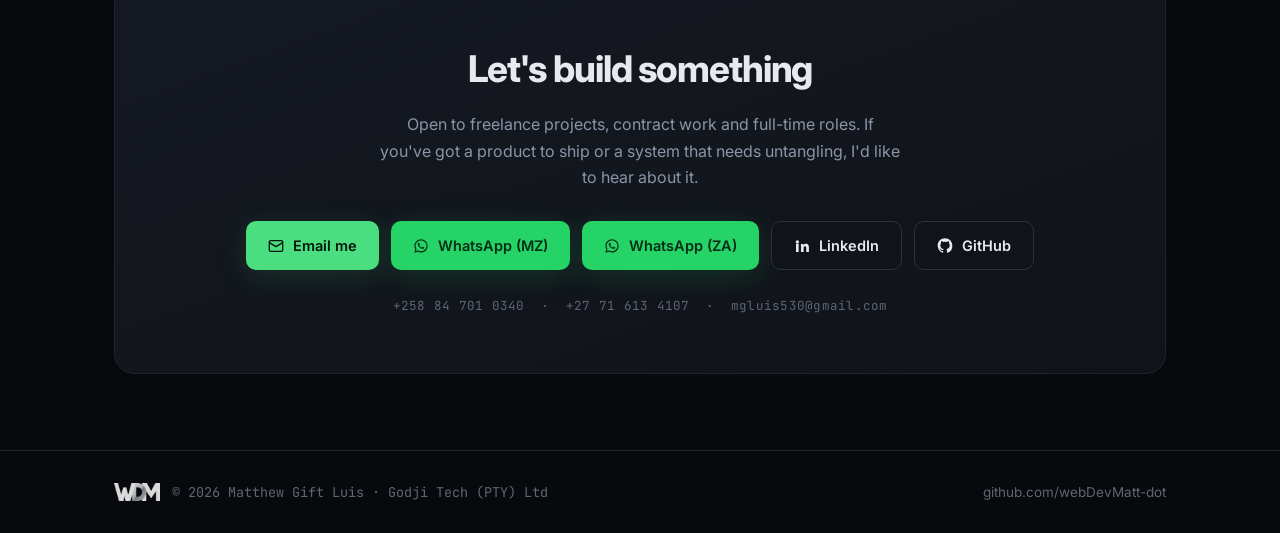
==== commit ca5930f9: "Header logo: full WDM mark (was cut at the bottom), slightly larger" ====
--- a/index.html
+++ b/index.html
@@ -79,7 +79,7 @@
   header.scrolled{border-bottom-color:var(--line)}
   nav{max-width:var(--max);margin:0 auto;padding:16px 24px;display:flex;align-items:center;justify-content:space-between;gap:16px}
   .brand{display:flex;align-items:center;gap:10px;font-weight:700;letter-spacing:-.02em;font-size:15px}
-  .brand img{display:block;height:24px;width:auto}
+  .brand img{display:block;height:32px;width:auto}
   .brand .brand-mark{display:none;height:26px}
   @media(max-width:520px){.brand .brand-lockup{display:none}.brand .brand-mark{display:block}}
   .nav-links{display:flex;gap:26px;align-items:center}
@@ -273,7 +273,7 @@
 <header id="hdr">
   <nav>
     <a href="#top" class="brand" aria-label="webDevMatt, back to top">
-      <img class="brand-lockup" src="assets/brand/wdm-lockup.png" alt="WDM | webDevMatt" width="939" height="72">
+      <img class="brand-lockup" src="assets/brand/wdm-lockup.png" alt="WDM | webDevMatt" width="830" height="96">
       <img class="brand-mark" src="assets/brand/wdm-mark.png" alt="WDM" width="245" height="96">
     </a>
     <div class="nav-links">
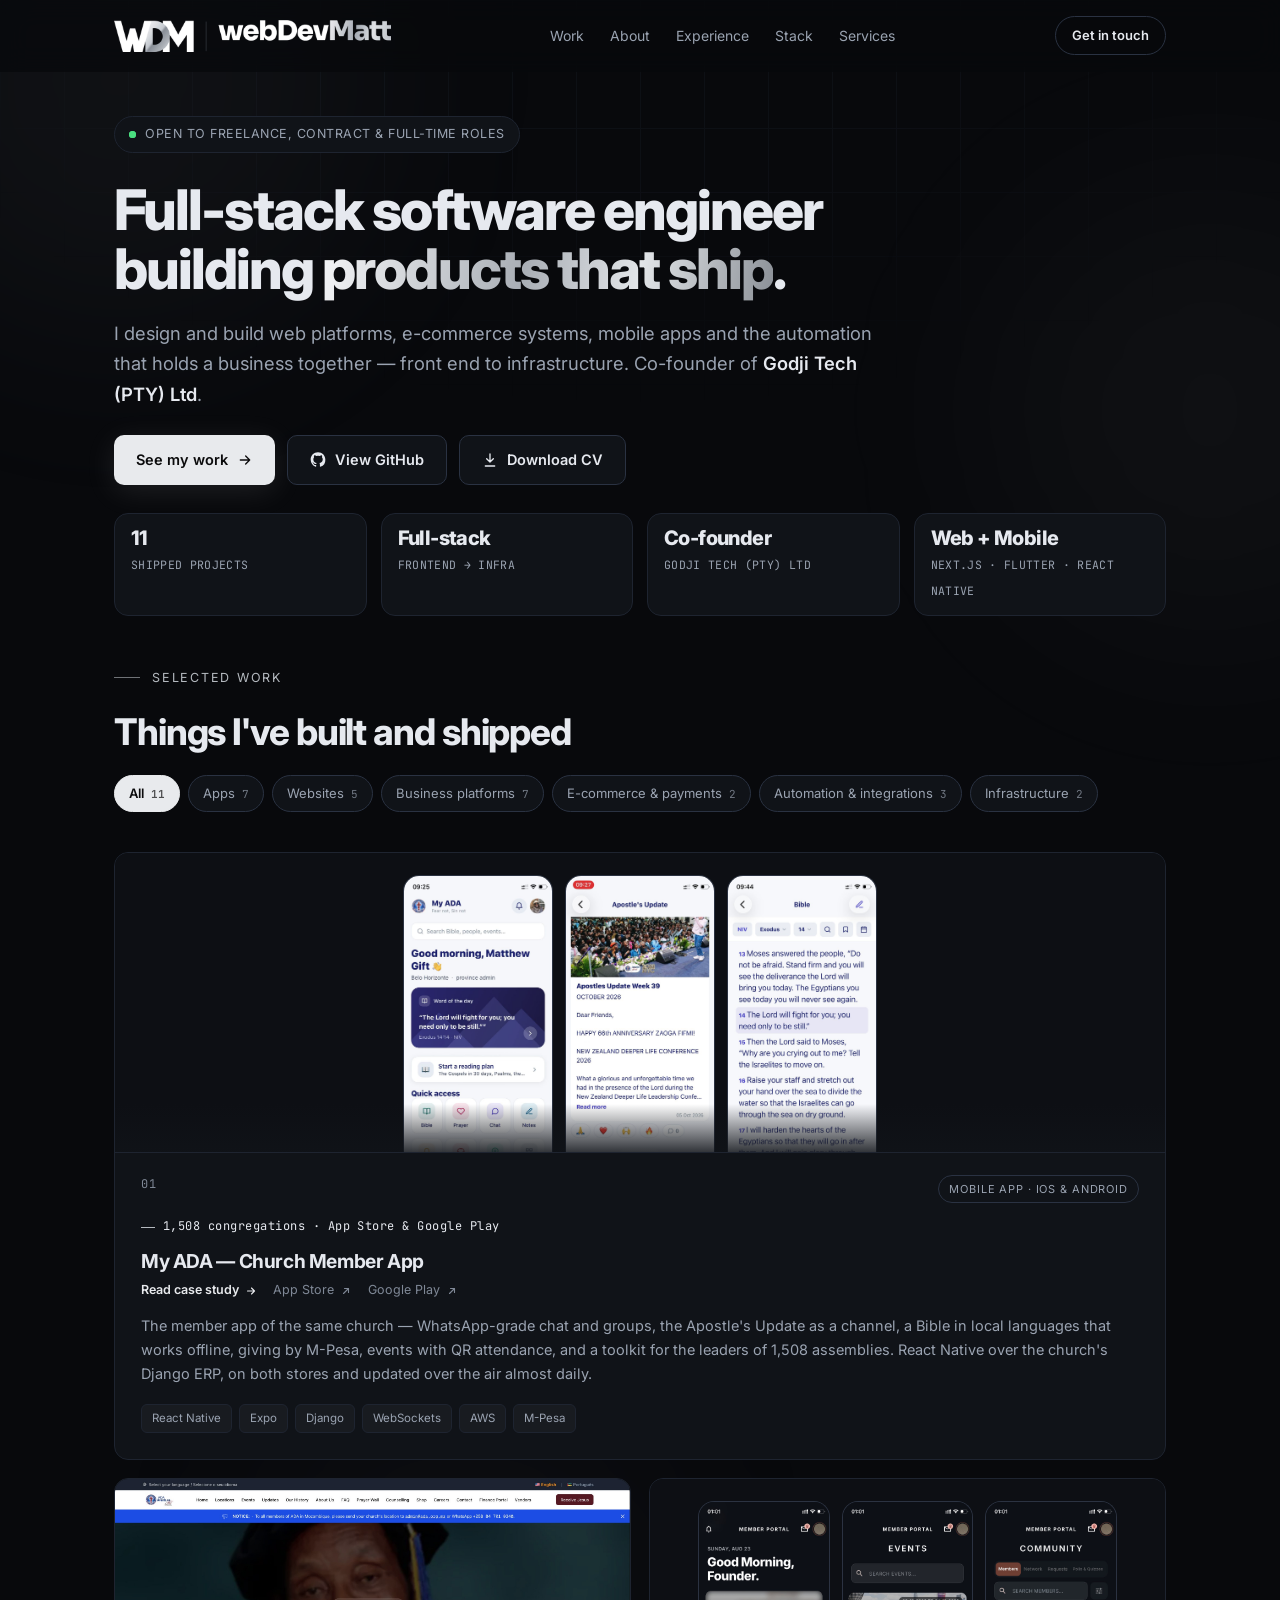
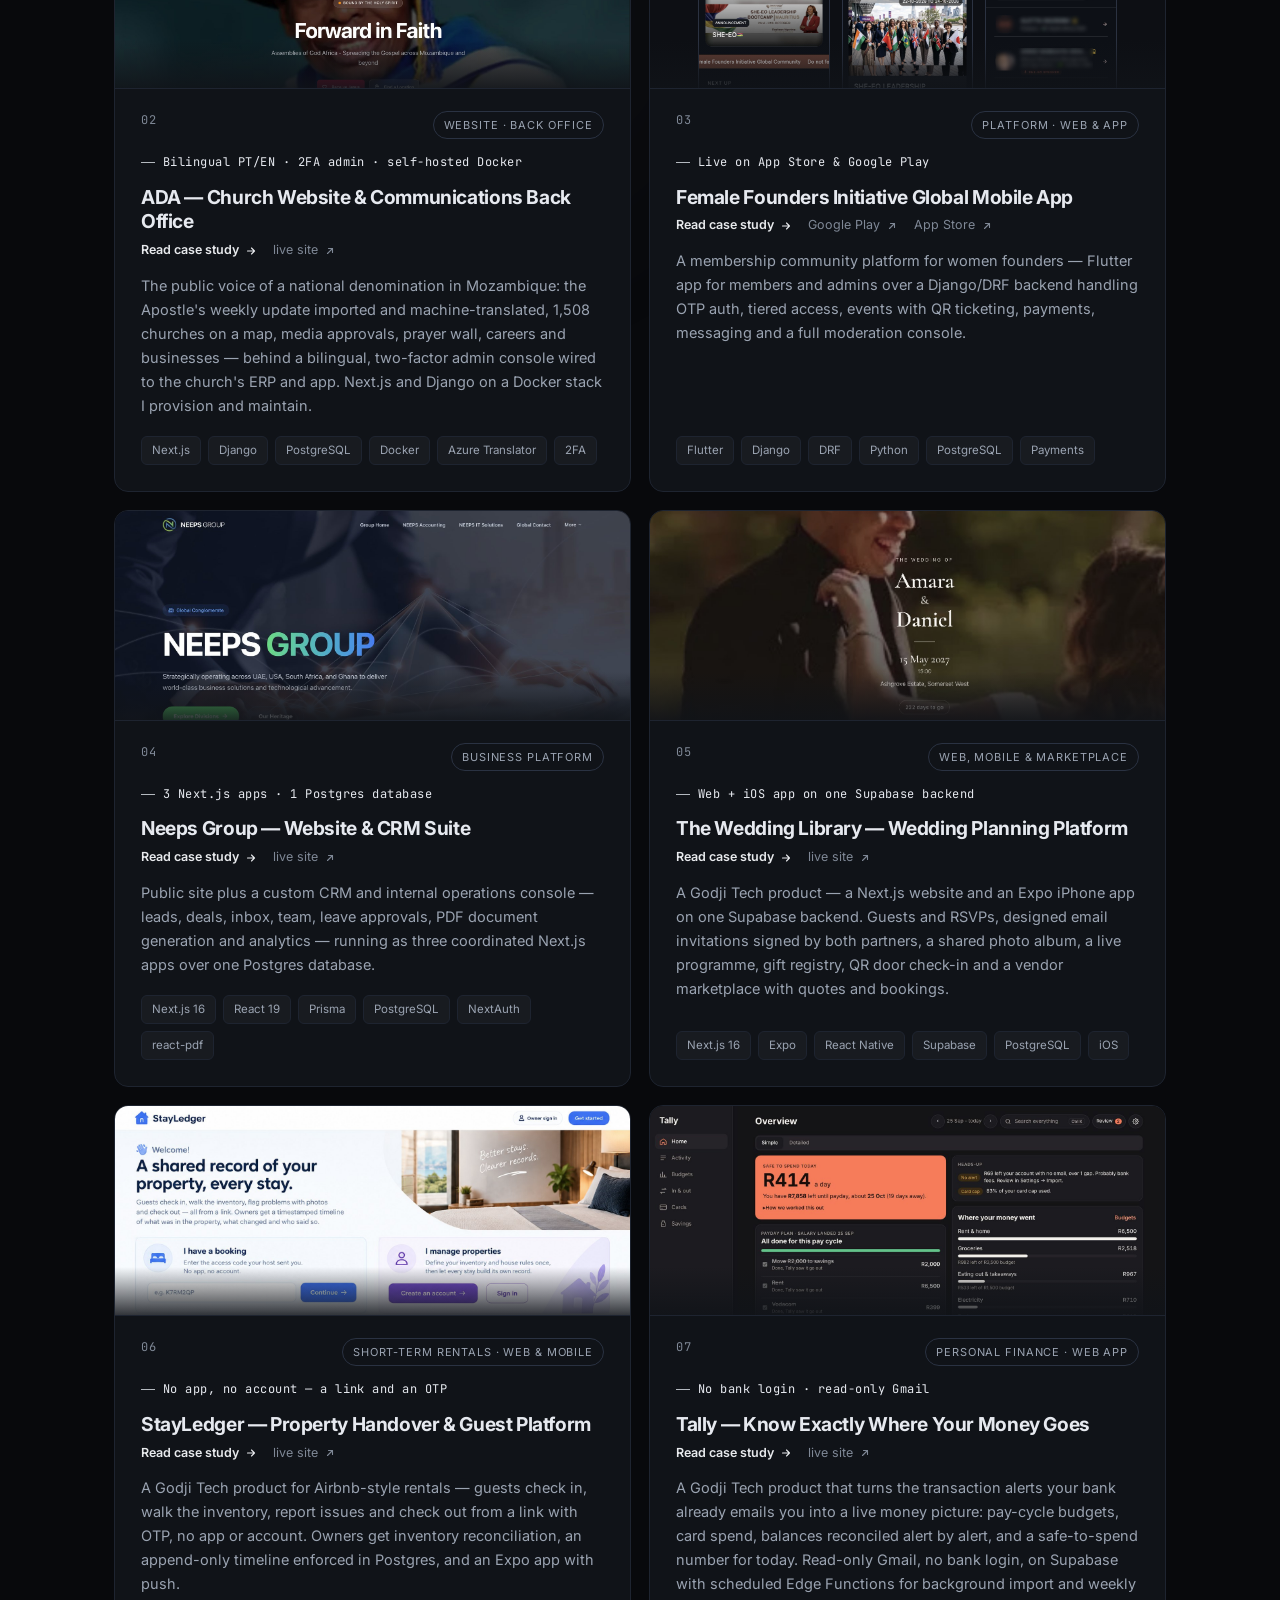
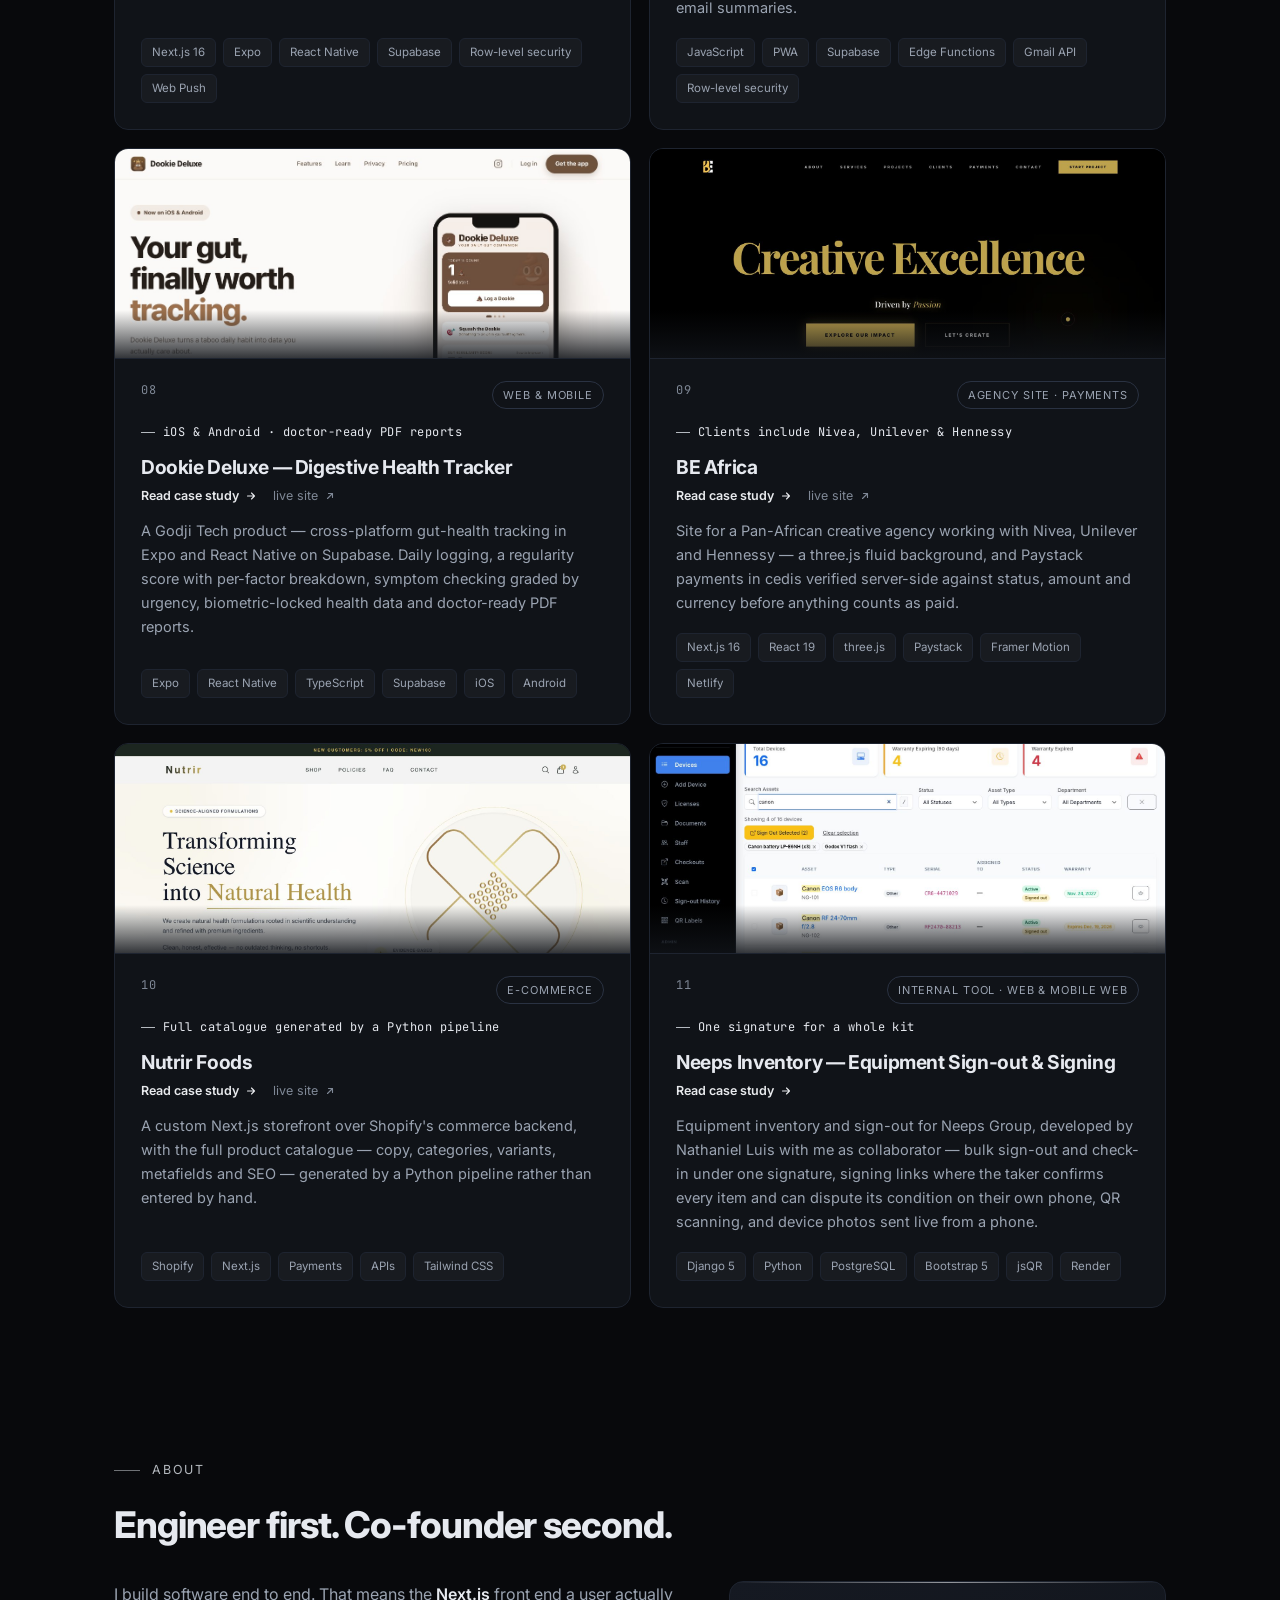
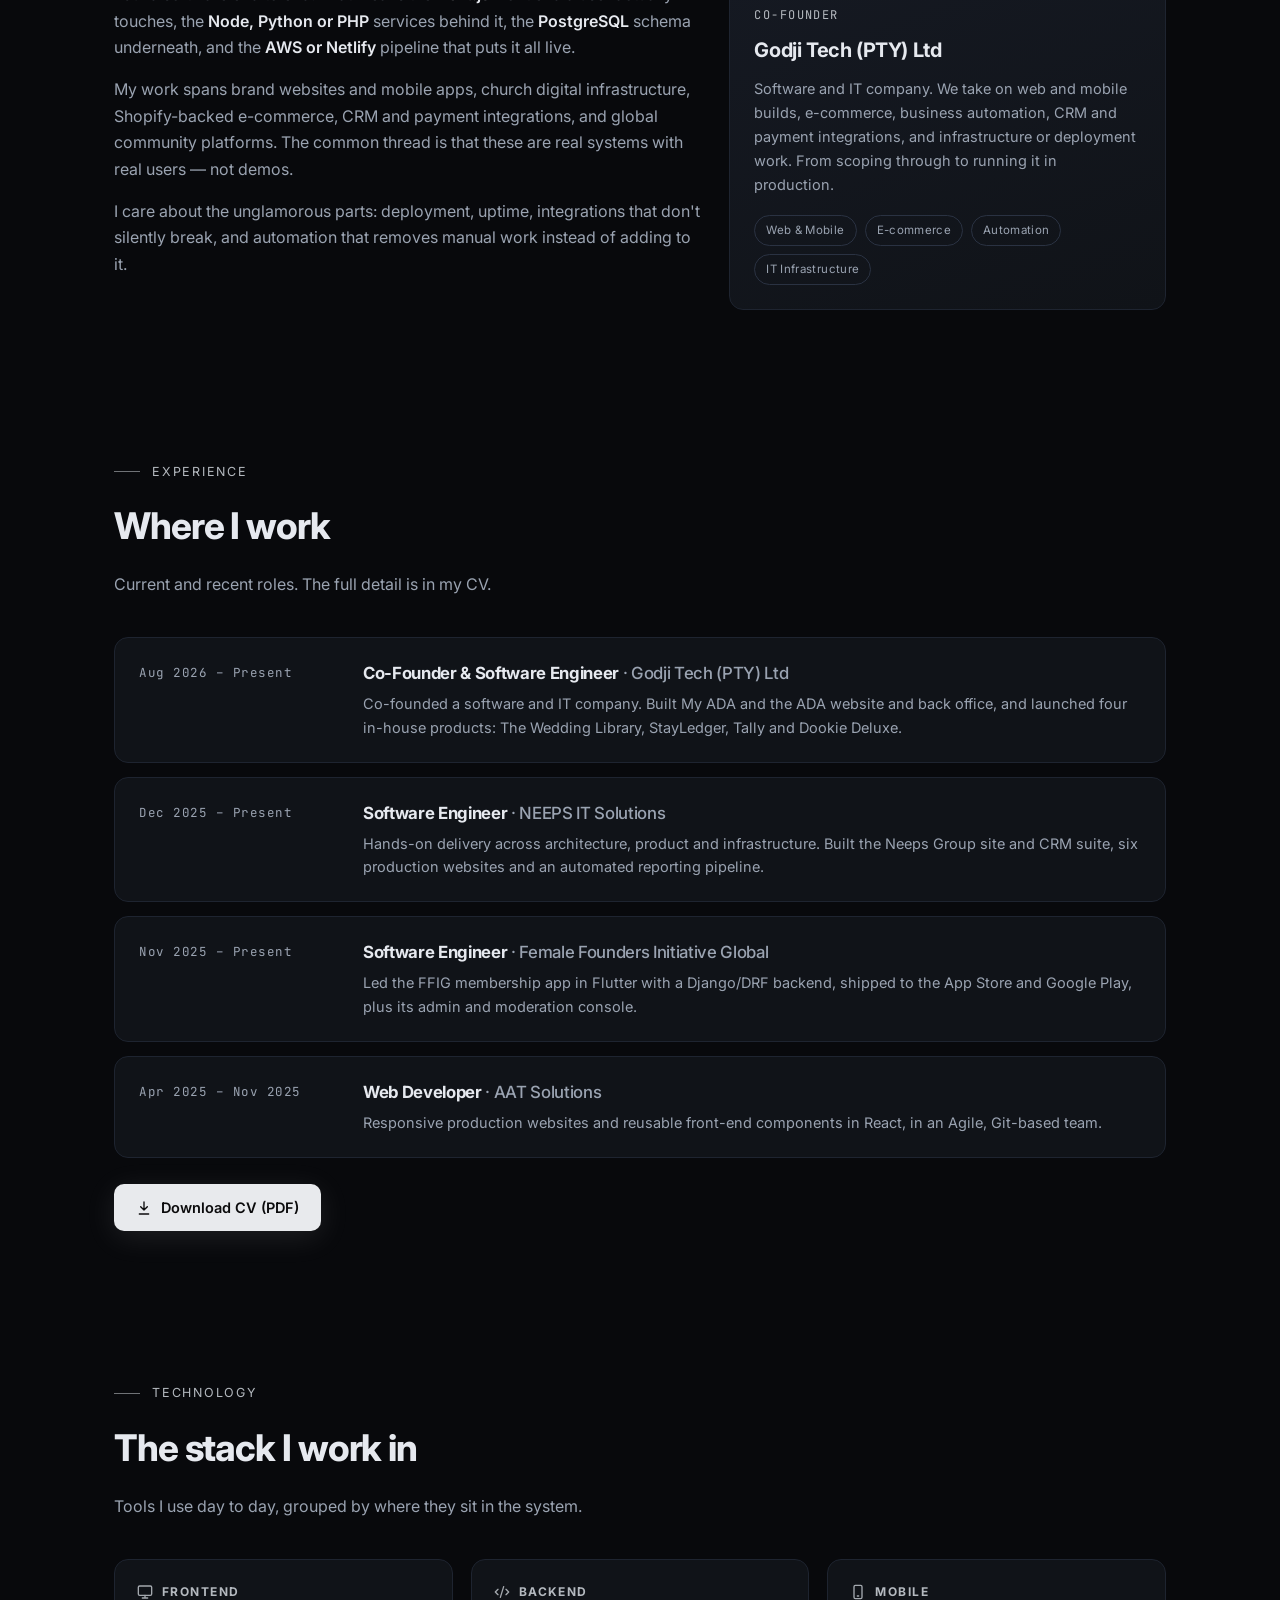
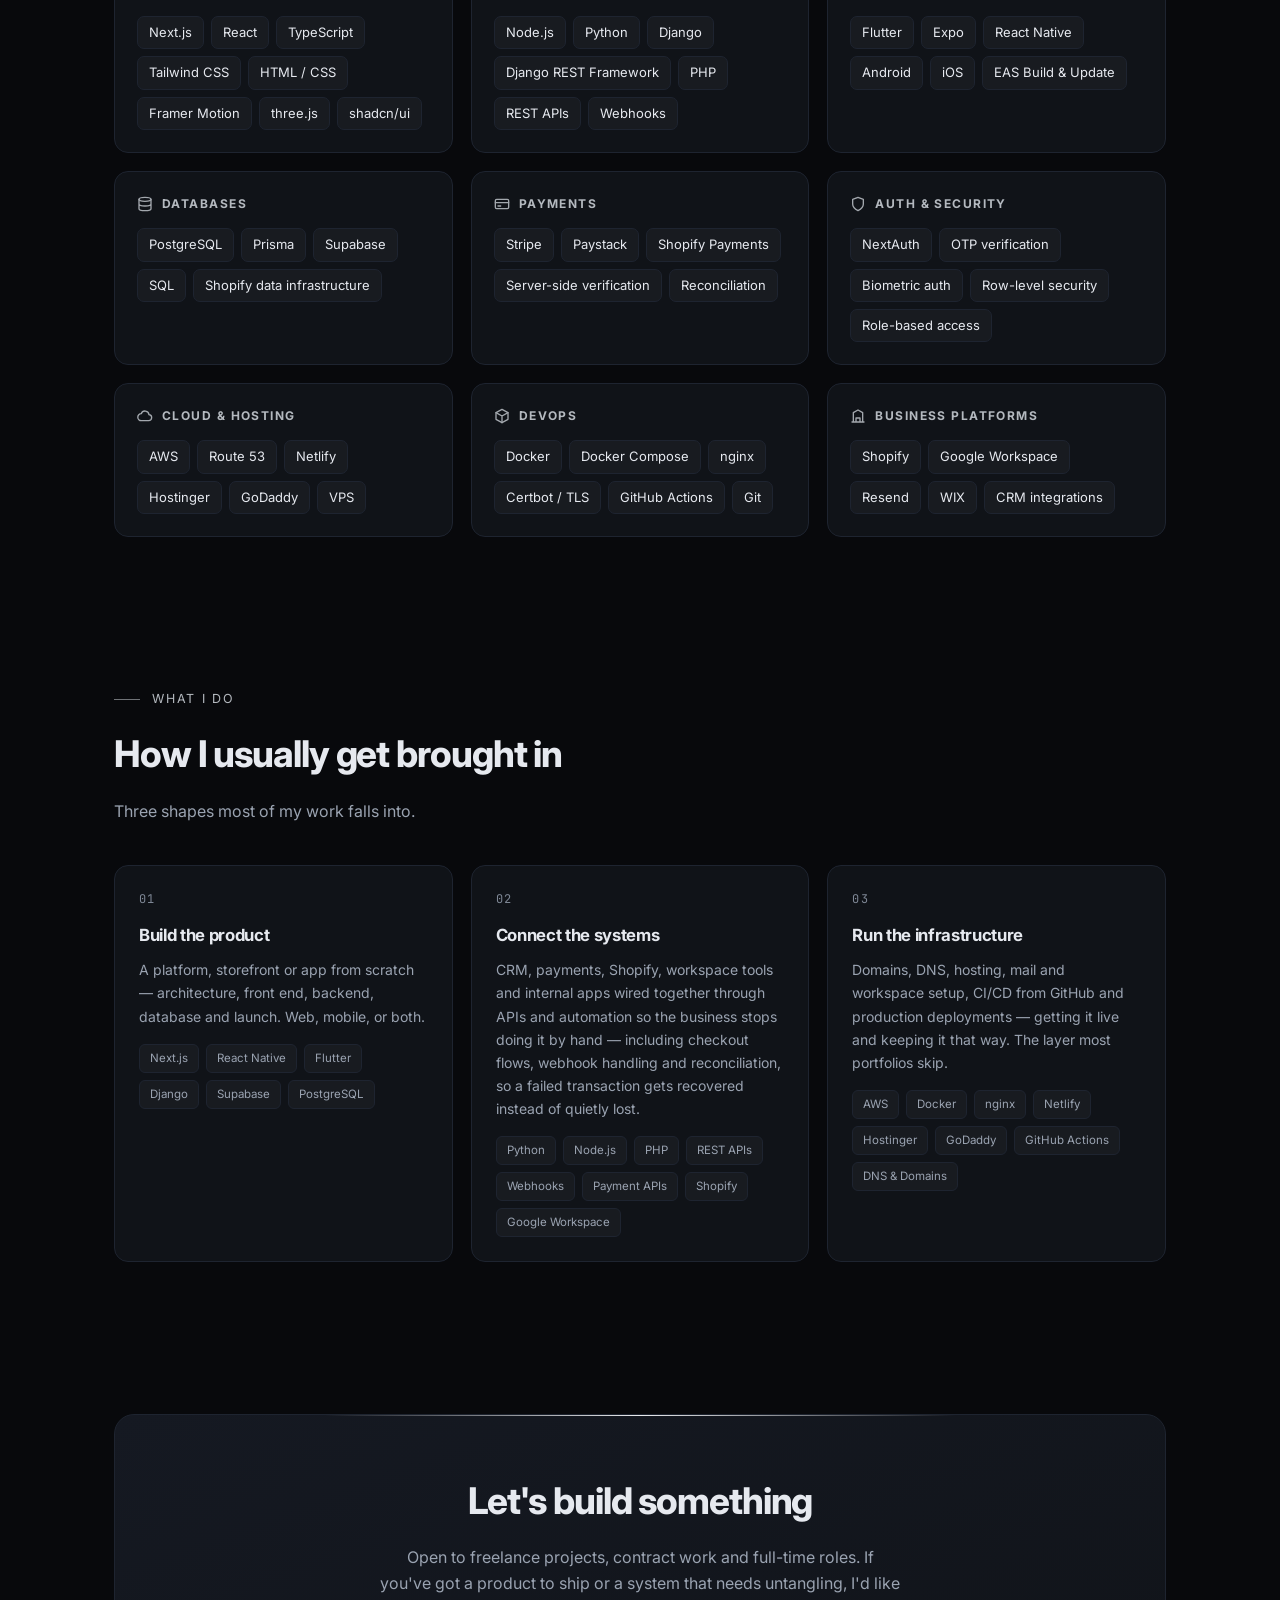
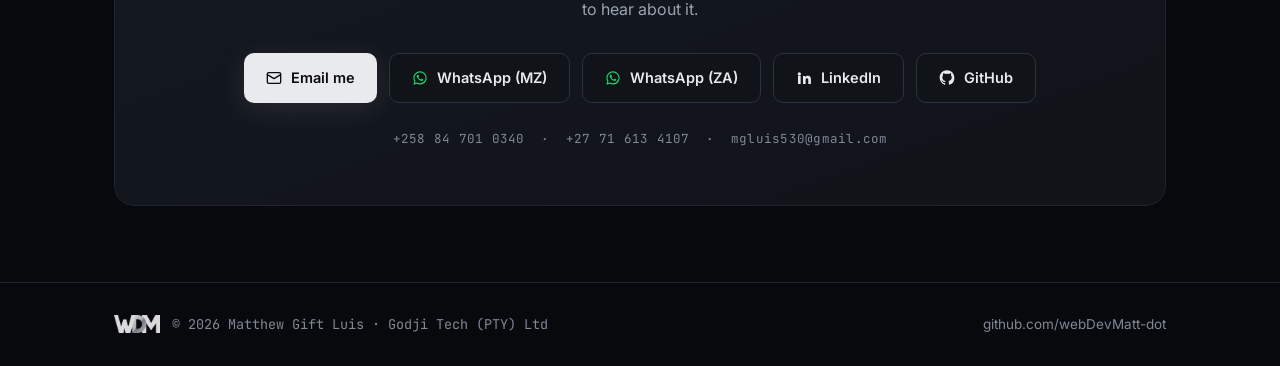
==== commit eaf0cf96: "Rebrand to black/silver, add experience, CV download, screenshots and co-founder title" ====
--- a/index.html
+++ b/index.html
@@ -3,8 +3,8 @@
 <head>
 <meta charset="utf-8">
 <meta name="viewport" content="width=device-width, initial-scale=1">
-<title>Matthew Gift Luis — Full-Stack Developer &amp; Founder</title>
-<meta name="description" content="Full-stack developer building web platforms, e-commerce systems, mobile apps and business automation. Founder of Godji Tech (PTY) Ltd.">
+<title>Matthew Gift Luis — Full-Stack Software Engineer &amp; Co-Founder</title>
+<meta name="description" content="Full-stack software engineer building web platforms, e-commerce systems, mobile apps and business automation. Co-founder of Godji Tech (PTY) Ltd.">
 <link rel="icon" href="favicon.ico" sizes="any">
 <link rel="icon" type="image/png" sizes="32x32" href="assets/brand/favicon-32.png">
 <link rel="apple-touch-icon" href="assets/brand/apple-touch-icon.png">
@@ -25,13 +25,14 @@
     --line:#1e2430;
     --line-2:#2a3242;
     --text:#e6e9ef;
-    --muted:#8b95a7;
-    --dim:#5d6675;
-    --accent:#4ade80;
-    --accent-2:#38bdf8;
-    --accent-3:#a78bfa;
+    --muted:#9aa3b1;
+    --dim:#7f8896;
+    --accent:#e8eaed;
+    --accent-2:#b4b9bf;
+    --accent-3:#7d838a;
     --wa:#25D366;
-    --glow:rgba(74,222,128,.14);
+    --glow:rgba(232,234,237,.10);
+    --live:#4ade80;
     --radius:14px;
     --max:1100px;
   }
@@ -46,7 +47,7 @@
     -webkit-font-smoothing:antialiased;
     overflow-x:hidden;
   }
-  ::selection{background:var(--accent);color:#04150a}
+  ::selection{background:var(--accent);color:#0b0b0c}
   a{color:inherit;text-decoration:none}
   .mono{font-family:'JetBrains Mono',ui-monospace,SFMono-Regular,Menlo,monospace}
 
@@ -62,9 +63,9 @@
     -webkit-mask-image:radial-gradient(ellipse 80% 60% at 50% 0%,#000 30%,transparent 75%);
   }
   .bg-orb{position:fixed;z-index:0;pointer-events:none;border-radius:50%;filter:blur(110px);opacity:.5}
-  .orb-1{width:520px;height:520px;top:-180px;left:-140px;background:rgba(56,189,248,.16)}
-  .orb-2{width:460px;height:460px;top:180px;right:-160px;background:rgba(74,222,128,.13)}
-  .orb-3{width:420px;height:420px;top:1400px;left:20%;background:rgba(167,139,250,.10)}
+  .orb-1{width:520px;height:520px;top:-180px;left:-140px;background:rgba(180,185,191,.10)}
+  .orb-2{width:460px;height:460px;top:180px;right:-160px;background:rgba(232,234,237,.07)}
+  .orb-3{width:420px;height:420px;top:1400px;left:20%;background:rgba(125,131,138,.10)}
 
   .wrap{position:relative;z-index:1;max-width:var(--max);margin:0 auto;padding:0 24px}
 
@@ -97,13 +98,13 @@
     color:var(--muted);border:1px solid var(--line);background:var(--surface);
     padding:7px 14px;border-radius:99px;margin-bottom:28px;
   }
-  .pulse{width:7px;height:7px;border-radius:50%;background:var(--accent);position:relative;flex:none}
-  .pulse::after{content:'';position:absolute;inset:0;border-radius:50%;background:var(--accent);animation:ping 2s cubic-bezier(0,0,.2,1) infinite}
+  .pulse{width:7px;height:7px;border-radius:50%;background:var(--live);position:relative;flex:none}
+  .pulse::after{content:'';position:absolute;inset:0;border-radius:50%;background:var(--live);animation:ping 2s cubic-bezier(0,0,.2,1) infinite}
   @keyframes ping{75%,100%{transform:scale(2.6);opacity:0}}
 
   h1{font-size:clamp(2.2rem,5.4vw,3.5rem);line-height:1.06;font-weight:800;letter-spacing:-.035em;margin-bottom:18px}
   h1 .grad{
-    background:linear-gradient(100deg,var(--accent) 0%,var(--accent-2) 55%,var(--accent-3) 100%);
+    background:linear-gradient(100deg,#f4f5f7 0%,#a9aeb5 45%,#e2e5e8 70%,#8b9097 100%);
     -webkit-background-clip:text;background-clip:text;color:transparent;
   }
   .lede{font-size:clamp(1rem,2.1vw,1.15rem);color:var(--muted);max-width:64ch;margin-bottom:26px}
@@ -117,26 +118,27 @@
     transition:transform .18s ease, box-shadow .18s ease, background .18s ease, border-color .18s ease;
   }
   .btn:active{transform:translateY(1px)}
-  .btn-primary{background:var(--accent);color:#04150a;box-shadow:0 6px 30px var(--glow)}
-  .btn-primary:hover{box-shadow:0 8px 42px rgba(74,222,128,.3);transform:translateY(-2px)}
+  .btn-primary{background:var(--accent);color:#0b0b0c;box-shadow:0 6px 30px var(--glow)}
+  .btn-primary:hover{background:#fff;box-shadow:0 8px 42px rgba(232,234,237,.22);transform:translateY(-2px)}
   .btn-ghost{border:1px solid var(--line-2);color:var(--text);background:var(--surface)}
   .btn-ghost:hover{border-color:var(--dim);transform:translateY(-2px)}
-  .btn-wa{background:var(--wa);color:#052e16;box-shadow:0 6px 30px rgba(37,211,102,.16)}
-  .btn-wa:hover{box-shadow:0 8px 42px rgba(37,211,102,.3);transform:translateY(-2px)}
+  .btn-wa{border:1px solid var(--line-2);color:var(--text);background:var(--surface)}
+  .btn-wa:hover{border-color:var(--dim);transform:translateY(-2px)}
+  .btn-wa svg{color:var(--wa)}
   .btn svg{width:16px;height:16px;flex:none}
 
   .stats{display:flex;flex-wrap:wrap;gap:14px}
   .stat{flex:1 1 150px;border:1px solid var(--line);background:var(--surface);border-radius:var(--radius);padding:12px 16px}
   .stat b{display:block;font-size:1.25rem;font-weight:800;letter-spacing:-.03em;line-height:1.2}
-  .stat span{font-size:11.5px;color:var(--dim);letter-spacing:.03em}
+  .stat span{font-size:11.5px;color:var(--muted);letter-spacing:.03em}
 
   /* ---------- sections ---------- */
   section{padding:76px 0;position:relative;z-index:1}
   /* work follows the hero directly, so it doesn't need the full section gap */
   #work{padding-top:24px}
   #work h2{margin-bottom:18px}
-  .sec-label{display:flex;align-items:center;gap:12px;font-size:12.5px;letter-spacing:.14em;text-transform:uppercase;color:var(--accent);margin-bottom:14px}
-  .sec-label::before{content:'';width:26px;height:1px;background:var(--accent);opacity:.6}
+  .sec-label{display:flex;align-items:center;gap:12px;font-size:12.5px;letter-spacing:.14em;text-transform:uppercase;color:var(--accent-2);margin-bottom:14px}
+  .sec-label::before{content:'';width:26px;height:1px;background:var(--accent-2);opacity:.6}
   h2{font-size:clamp(1.6rem,3.6vw,2.3rem);font-weight:750;letter-spacing:-.03em;margin-bottom:14px}
   .sec-sub{color:var(--muted);max-width:62ch;margin-bottom:40px}
 
@@ -148,7 +150,7 @@
   .card{border:1px solid var(--line);background:var(--surface);border-radius:var(--radius);padding:24px}
   .founder-card{background:linear-gradient(160deg,var(--surface-2),var(--surface));position:relative;overflow:hidden}
   .founder-card::before{content:'';position:absolute;top:0;left:0;right:0;height:1px;background:linear-gradient(90deg,transparent,var(--accent),transparent);opacity:.6}
-  .founder-card .role{font-size:12px;letter-spacing:.12em;text-transform:uppercase;color:var(--accent);margin-bottom:8px}
+  .founder-card .role{font-size:12px;letter-spacing:.12em;text-transform:uppercase;color:var(--accent-2);margin-bottom:8px}
   .founder-card h3{font-size:1.25rem;font-weight:700;letter-spacing:-.02em;margin-bottom:10px}
   .founder-card p{font-size:14.5px;color:var(--muted)}
   .founder-meta{display:flex;flex-wrap:wrap;gap:8px;margin-top:18px}
@@ -185,7 +187,7 @@
   }
   .wf-chip:hover{color:var(--text);border-color:var(--muted)}
   .wf-chip:focus-visible{outline:2px solid var(--accent);outline-offset:2px}
-  .wf-chip[aria-pressed="true"]{color:#04150a;background:var(--accent);border-color:var(--accent);font-weight:600}
+  .wf-chip[aria-pressed="true"]{color:#0b0b0c;background:var(--accent);border-color:var(--accent);font-weight:600}
   .wf-n{font-size:11px;opacity:.7;font-family:'JetBrains Mono',ui-monospace,monospace}
   .wf-status{font-size:12px;color:var(--dim);margin:0 0 18px;min-height:1em}
   @media(max-width:520px){
@@ -261,6 +263,30 @@
     .pulse::after{animation:none}
     html{scroll-behavior:auto}
   }
+
+  /* ---------- project thumbnails & metrics ---------- */
+  .proj-thumb{margin:-26px -26px 22px;height:210px;overflow:hidden;border-bottom:1px solid var(--line);background:var(--bg-2);position:relative}
+  .proj.featured .proj-thumb{height:300px}
+  .proj-thumb img{width:100%;height:100%;object-fit:cover;object-position:top center;display:block;transition:transform .5s cubic-bezier(.2,.7,.3,1);filter:saturate(.92)}
+  .proj:hover .proj-thumb img{transform:scale(1.025)}
+  .proj-thumb.phones{display:flex;gap:12px;justify-content:center;align-items:flex-start;padding:22px 22px 0}
+  .proj-thumb.phones img{width:28%;max-width:150px;height:auto;object-fit:initial;border-radius:16px 16px 0 0;border:1px solid var(--line-2);border-bottom:0}
+  .proj-thumb::after{content:'';position:absolute;inset:auto 0 0 0;height:48px;background:linear-gradient(transparent,rgba(16,19,24,.85));pointer-events:none}
+  .proj-metric{display:inline-flex;align-items:center;gap:8px;font-size:12px;letter-spacing:.04em;color:var(--text);margin-bottom:12px}
+  .proj-metric::before{content:'';width:14px;height:1px;background:var(--accent-2)}
+
+  /* ---------- services: capability tags ---------- */
+  .svc .tags{margin-top:16px}
+
+  /* ---------- experience ---------- */
+  .xp{display:grid;gap:14px}
+  .xp-item{display:grid;grid-template-columns:200px 1fr;gap:24px;border:1px solid var(--line);background:var(--surface);border-radius:var(--radius);padding:22px 24px}
+  @media(max-width:700px){.xp-item{grid-template-columns:1fr;gap:6px}}
+  .xp-when{font-size:12.5px;color:var(--muted);letter-spacing:.04em;padding-top:3px}
+  .xp-item h3{font-size:1.05rem;font-weight:700;letter-spacing:-.02em;margin-bottom:4px}
+  .xp-item h3 span{color:var(--muted);font-weight:500}
+  .xp-item p{font-size:14.5px;color:var(--muted)}
+  .xp-cta{display:flex;flex-wrap:wrap;gap:12px;margin-top:26px}
 </style>
 </head>
 <body>
@@ -279,6 +305,7 @@
     <div class="nav-links">
       <a href="#work">Work</a>
       <a href="#about">About</a>
+      <a href="#experience">Experience</a>
       <a href="#stack">Stack</a>
       <a href="#services">Services</a>
     </div>
@@ -291,11 +318,11 @@
   <!-- HERO -->
   <section class="hero">
     <div class="wrap">
-      <div class="status reveal"><span class="pulse"></span> Available for freelance &amp; contract work</div>
-      <h1 class="reveal">Full-stack developer<br>building <span class="grad">products that ship</span>.</h1>
+      <div class="status reveal"><span class="pulse"></span> Open to freelance, contract &amp; full-time roles</div>
+      <h1 class="reveal">Full-stack software engineer<br>building <span class="grad">products that ship</span>.</h1>
       <p class="lede reveal">
         I design and build web platforms, e-commerce systems, mobile apps and the automation that
-        holds a business together — front end to infrastructure. Founder of
+        holds a business together — front end to infrastructure. Co-founder of
         <strong>Godji&nbsp;Tech (PTY) Ltd</strong>.
       </p>
       <div class="btns reveal">
@@ -307,11 +334,15 @@
           <svg viewBox="0 0 24 24" fill="currentColor" aria-hidden="true"><path d="M12 .5C5.73.5.99 5.24.99 11.5c0 4.86 3.15 8.98 7.52 10.44.55.1.75-.24.75-.53v-1.86c-3.06.67-3.71-1.47-3.71-1.47-.5-1.28-1.23-1.62-1.23-1.62-1-.69.08-.67.08-.67 1.11.08 1.69 1.14 1.69 1.14.98 1.69 2.58 1.2 3.21.92.1-.71.39-1.2.7-1.48-2.44-.28-5.01-1.22-5.01-5.45 0-1.2.43-2.19 1.14-2.96-.12-.28-.5-1.4.1-2.92 0 0 .93-.3 3.05 1.13a10.5 10.5 0 0 1 5.56 0c2.11-1.43 3.04-1.13 3.04-1.13.61 1.52.23 2.64.11 2.92.71.77 1.14 1.76 1.14 2.96 0 4.24-2.58 5.17-5.03 5.44.4.34.75 1.02.75 2.06v3.06c0 .29.2.64.76.53A10.53 10.53 0 0 0 23 11.5C23 5.24 18.27.5 12 .5Z"/></svg>
           View GitHub
         </a>
+        <a href="assets/Matthew_Gift_Luis_CV.pdf" class="btn btn-ghost" download>
+          <svg viewBox="0 0 24 24" fill="none" stroke="currentColor" stroke-width="2" stroke-linecap="round" stroke-linejoin="round" aria-hidden="true"><path d="M12 3v12M7 10l5 5 5-5M5 21h14"/></svg>
+          Download CV
+        </a>
       </div>
       <div class="stats reveal">
-        <div class="stat"><b id="projCount">14+</b><span class="mono">SHIPPED PROJECTS</span></div>
+        <div class="stat"><b id="projCount">11</b><span class="mono">SHIPPED PROJECTS</span></div>
         <div class="stat"><b>Full-stack</b><span class="mono">FRONTEND → INFRA</span></div>
-        <div class="stat"><b>Founder</b><span class="mono">GODJI TECH (PTY) LTD</span></div>
+        <div class="stat"><b>Co-founder</b><span class="mono">GODJI TECH (PTY) LTD</span></div>
         <div class="stat"><b>Web + Mobile</b><span class="mono">NEXT.JS · FLUTTER · REACT NATIVE</span></div>
       </div>
     </div>
@@ -336,11 +367,139 @@
 
       <div class="projects">
 
-        <article class="proj featured reveal" data-cats="apps websites platforms">
+        <article class="proj featured reveal" data-cats="apps platforms infrastructure">
+          <div class="proj-thumb phones"><img src="assets/shots/myada-home.jpg" alt="" loading="lazy"><img src="assets/shots/myada-feed.jpg" alt="" loading="lazy"><img src="assets/shots/myada-bible.jpg" alt="" loading="lazy"></div>
           <div class="proj-top">
             <span class="proj-idx mono">01</span>
+            <span class="proj-type">Mobile app · iOS &amp; Android</span>
+          </div>
+          <div class="proj-metric mono">1,508 congregations · App Store &amp; Google Play</div>
+          <h3>My ADA — Church Member App</h3>
+          <div class="proj-links">
+            <a class="proj-link study" href="case-studies/my-ada.html">
+              Read case study
+              <svg viewBox="0 0 24 24" fill="none" stroke="currentColor" stroke-width="2.2" stroke-linecap="round" stroke-linejoin="round"><path d="M5 12h14M13 6l6 6-6 6"/></svg>
+            </a>
+            <a class="proj-link alt" href="https://apps.apple.com/app/myada-avante-na-f%C3%A9/id6804218181" target="_blank" rel="noopener">
+              App Store
+              <svg viewBox="0 0 24 24" fill="none" stroke="currentColor" stroke-width="2.2" stroke-linecap="round" stroke-linejoin="round"><path d="M7 17 17 7M9 7h8v8"/></svg>
+            </a>
+            <a class="proj-link alt" href="https://play.google.com/store/apps/details?id=com.giftluis.adafinance" target="_blank" rel="noopener">
+              Google Play
+              <svg viewBox="0 0 24 24" fill="none" stroke="currentColor" stroke-width="2.2" stroke-linecap="round" stroke-linejoin="round"><path d="M7 17 17 7M9 7h8v8"/></svg>
+            </a>
+          </div>
+          <p>
+            The member app of the same church — WhatsApp-grade chat and groups, the Apostle's Update
+            as a channel, a Bible in local languages that works offline, giving by M-Pesa, events with
+            QR attendance, and a toolkit for the leaders of 1,508 assemblies. React Native over the
+            church's Django ERP, on both stores and updated over the air almost daily.
+          </p>
+          <div class="tags">
+            <span class="tag">React Native</span><span class="tag">Expo</span><span class="tag">Django</span>
+            <span class="tag">WebSockets</span><span class="tag">AWS</span><span class="tag">M-Pesa</span>
+          </div>
+        </article>
+
+        <article class="proj reveal" data-cats="websites platforms automation infrastructure">
+          <div class="proj-thumb"><img src="assets/shots/ada-home.jpg" alt="Screenshot of ADA — Church Website & Communications Back Office" loading="lazy"></div>
+          <div class="proj-top">
+            <span class="proj-idx mono">02</span>
+            <span class="proj-type">Website · Back office</span>
+          </div>
+          <div class="proj-metric mono">Bilingual PT/EN · 2FA admin · self-hosted Docker</div>
+          <h3>ADA — Church Website &amp; Communications Back Office</h3>
+          <div class="proj-links">
+            <a class="proj-link study" href="case-studies/ada.html">
+              Read case study
+              <svg viewBox="0 0 24 24" fill="none" stroke="currentColor" stroke-width="2.2" stroke-linecap="round" stroke-linejoin="round"><path d="M5 12h14M13 6l6 6-6 6"/></svg>
+            </a>
+            <a class="proj-link alt" href="https://ada.org.mz/" target="_blank" rel="noopener">
+              live site
+              <svg viewBox="0 0 24 24" fill="none" stroke="currentColor" stroke-width="2.2" stroke-linecap="round" stroke-linejoin="round"><path d="M7 17 17 7M9 7h8v8"/></svg>
+            </a>
+          </div>
+          <p>
+            The public voice of a national denomination in Mozambique: the Apostle's weekly update
+            imported and machine-translated, 1,508 churches on a map, media approvals, prayer wall,
+            careers and businesses — behind a bilingual, two-factor admin console wired to the
+            church's ERP and app. Next.js and Django on a Docker stack I provision and maintain.
+          </p>
+          <div class="tags">
+            <span class="tag">Next.js</span><span class="tag">Django</span><span class="tag">PostgreSQL</span>
+            <span class="tag">Docker</span><span class="tag">Azure Translator</span><span class="tag">2FA</span>
+          </div>
+        </article>
+
+        <article class="proj reveal" data-cats="apps platforms">
+          <div class="proj-thumb phones"><img src="assets/shots/ffig-home.jpg" alt="" loading="lazy"><img src="assets/shots/ffig-events.jpg" alt="" loading="lazy"><img src="assets/shots/ffig-community.jpg" alt="" loading="lazy"></div>
+          <div class="proj-top">
+            <span class="proj-idx mono">03</span>
+            <span class="proj-type">Platform · Web &amp; App</span>
+          </div>
+          <div class="proj-metric mono">Live on App Store &amp; Google Play</div>
+          <h3>Female Founders Initiative Global Mobile App</h3>
+          <div class="proj-links">
+            <a class="proj-link study" href="case-studies/female-founders.html">
+              Read case study
+              <svg viewBox="0 0 24 24" fill="none" stroke="currentColor" stroke-width="2.2" stroke-linecap="round" stroke-linejoin="round"><path d="M5 12h14M13 6l6 6-6 6"/></svg>
+            </a>
+            <a class="proj-link alt" href="https://play.google.com/store/apps/details?id=com.ffiglobal.mobile_app" target="_blank" rel="noopener">
+              Google Play
+              <svg viewBox="0 0 24 24" fill="none" stroke="currentColor" stroke-width="2.2" stroke-linecap="round" stroke-linejoin="round"><path d="M7 17 17 7M9 7h8v8"/></svg>
+            </a>
+            <a class="proj-link alt" href="https://apps.apple.com/za/app/female-founders-initiative-glo/id6759861790" target="_blank" rel="noopener">
+              App Store
+              <svg viewBox="0 0 24 24" fill="none" stroke="currentColor" stroke-width="2.2" stroke-linecap="round" stroke-linejoin="round"><path d="M7 17 17 7M9 7h8v8"/></svg>
+            </a>
+          </div>
+          <p>
+            A membership community platform for women founders — Flutter app for members and admins
+            over a Django/DRF backend handling OTP auth, tiered access, events with QR ticketing,
+            payments, messaging and a full moderation console.
+          </p>
+          <div class="tags">
+            <span class="tag">Flutter</span><span class="tag">Django</span><span class="tag">DRF</span>
+            <span class="tag">Python</span><span class="tag">PostgreSQL</span><span class="tag">Payments</span>
+          </div>
+        </article>
+
+        <article class="proj reveal" data-cats="websites platforms">
+          <div class="proj-thumb"><img src="assets/shots/neeps-group-home.jpg" alt="Screenshot of Neeps Group — Website & CRM Suite" loading="lazy"></div>
+          <div class="proj-top">
+            <span class="proj-idx mono">04</span>
+            <span class="proj-type">Business platform</span>
+          </div>
+          <div class="proj-metric mono">3 Next.js apps · 1 Postgres database</div>
+          <h3>Neeps Group — Website &amp; CRM Suite</h3>
+          <div class="proj-links">
+            <a class="proj-link study" href="case-studies/neeps-group.html">
+              Read case study
+              <svg viewBox="0 0 24 24" fill="none" stroke="currentColor" stroke-width="2.2" stroke-linecap="round" stroke-linejoin="round"><path d="M5 12h14M13 6l6 6-6 6"/></svg>
+            </a>
+            <a class="proj-link alt" href="https://neepsconsulting.com/" target="_blank" rel="noopener">
+              live site
+              <svg viewBox="0 0 24 24" fill="none" stroke="currentColor" stroke-width="2.2" stroke-linecap="round" stroke-linejoin="round"><path d="M7 17 17 7M9 7h8v8"/></svg>
+            </a>
+          </div>
+          <p>
+            Public site plus a custom CRM and internal operations console — leads, deals, inbox, team,
+            leave approvals, PDF document generation and analytics — running as three coordinated
+            Next.js apps over one Postgres database.
+          </p>
+          <div class="tags">
+            <span class="tag">Next.js 16</span><span class="tag">React 19</span><span class="tag">Prisma</span>
+            <span class="tag">PostgreSQL</span><span class="tag">NextAuth</span><span class="tag">react-pdf</span>
+          </div>
+        </article>
+
+        <article class="proj reveal" data-cats="apps websites platforms">
+          <div class="proj-thumb"><img src="assets/shots/twl-website.jpg" alt="Screenshot of The Wedding Library — Wedding Planning Platform" loading="lazy"></div>
+          <div class="proj-top">
+            <span class="proj-idx mono">05</span>
             <span class="proj-type">Web, Mobile &amp; Marketplace</span>
           </div>
+          <div class="proj-metric mono">Web + iOS app on one Supabase backend</div>
           <h3>The Wedding Library — Wedding Planning Platform</h3>
           <div class="proj-links">
             <a class="proj-link study" href="case-studies/the-wedding-library.html">
@@ -364,11 +523,72 @@
           </div>
         </article>
 
-        <article class="proj featured reveal" data-cats="apps">
+        <article class="proj reveal" data-cats="apps platforms">
+          <div class="proj-thumb"><img src="assets/shots/sl-landing.jpg" alt="Screenshot of StayLedger — Property Handover & Guest Platform" loading="lazy"></div>
           <div class="proj-top">
-            <span class="proj-idx mono">02</span>
+            <span class="proj-idx mono">06</span>
+            <span class="proj-type">Short-term rentals · Web &amp; Mobile</span>
+          </div>
+          <div class="proj-metric mono">No app, no account — a link and an OTP</div>
+          <h3>StayLedger — Property Handover &amp; Guest Platform</h3>
+          <div class="proj-links">
+            <a class="proj-link study" href="case-studies/stayledger.html">
+              Read case study
+              <svg viewBox="0 0 24 24" fill="none" stroke="currentColor" stroke-width="2.2" stroke-linecap="round" stroke-linejoin="round"><path d="M5 12h14M13 6l6 6-6 6"/></svg>
+            </a>
+            <a class="proj-link alt" href="https://stayledger.godjitech.com/" target="_blank" rel="noopener">
+              live site
+              <svg viewBox="0 0 24 24" fill="none" stroke="currentColor" stroke-width="2.2" stroke-linecap="round" stroke-linejoin="round"><path d="M7 17 17 7M9 7h8v8"/></svg>
+            </a>
+          </div>
+          <p>
+            A Godji Tech product for Airbnb-style rentals — guests check in, walk the inventory, report
+            issues and check out from a link with OTP, no app or account. Owners get inventory
+            reconciliation, an append-only timeline enforced in Postgres, and an Expo app with push.
+          </p>
+          <div class="tags">
+            <span class="tag">Next.js 16</span><span class="tag">Expo</span><span class="tag">React Native</span>
+            <span class="tag">Supabase</span><span class="tag">Row-level security</span><span class="tag">Web Push</span>
+          </div>
+        </article>
+
+        <article class="proj reveal" data-cats="apps automation">
+          <div class="proj-thumb"><img src="assets/shots/tally-home.jpg" alt="Screenshot of Tally — Know Exactly Where Your Money Goes" loading="lazy"></div>
+          <div class="proj-top">
+            <span class="proj-idx mono">07</span>
+            <span class="proj-type">Personal finance · Web app</span>
+          </div>
+          <div class="proj-metric mono">No bank login · read-only Gmail</div>
+          <h3>Tally — Know Exactly Where Your Money Goes</h3>
+          <div class="proj-links">
+            <a class="proj-link study" href="case-studies/tally.html">
+              Read case study
+              <svg viewBox="0 0 24 24" fill="none" stroke="currentColor" stroke-width="2.2" stroke-linecap="round" stroke-linejoin="round"><path d="M5 12h14M13 6l6 6-6 6"/></svg>
+            </a>
+            <a class="proj-link alt" href="https://tally.godjitech.com/" target="_blank" rel="noopener">
+              live site
+              <svg viewBox="0 0 24 24" fill="none" stroke="currentColor" stroke-width="2.2" stroke-linecap="round" stroke-linejoin="round"><path d="M7 17 17 7M9 7h8v8"/></svg>
+            </a>
+          </div>
+          <p>
+            A Godji Tech product that turns the transaction alerts your bank already emails you into a live
+            money picture: pay-cycle budgets, card spend, balances reconciled alert by alert, and a
+            safe-to-spend number for today. Read-only Gmail, no bank login, on Supabase with scheduled
+            Edge Functions for background import and weekly email summaries.
+          </p>
+          <div class="tags">
+            <span class="tag">JavaScript</span><span class="tag">PWA</span><span class="tag">Supabase</span>
+            <span class="tag">Edge Functions</span><span class="tag">Gmail API</span><span class="tag">Row-level security</span>
+          </div>
+        </article>
+
+        <article class="proj reveal" data-cats="apps">
+          <div class="proj-thumb"><img src="assets/shots/dd-site.jpg" alt="Screenshot of Dookie Deluxe — Digestive Health Tracker" loading="lazy"></div>
+          <div class="proj-top">
+            <span class="proj-idx mono">08</span>
             <span class="proj-type">Web &amp; Mobile</span>
           </div>
+          <div class="proj-metric mono">iOS &amp; Android · doctor-ready PDF reports</div>
           <h3>Dookie Deluxe — Digestive Health Tracker</h3>
           <div class="proj-links">
             <a class="proj-link study" href="case-studies/dookie-deluxe.html">
@@ -391,126 +611,13 @@
           </div>
         </article>
 
-        <article class="proj featured reveal" data-cats="apps platforms">
+        <article class="proj reveal" data-cats="websites commerce">
+          <div class="proj-thumb"><img src="assets/shots/bea-hero.jpg" alt="Screenshot of BE Africa" loading="lazy"></div>
           <div class="proj-top">
-            <span class="proj-idx mono">03</span>
-            <span class="proj-type">Short-term rentals · Web &amp; Mobile</span>
-          </div>
-          <h3>StayLedger — Property Handover &amp; Guest Platform</h3>
-          <div class="proj-links">
-            <a class="proj-link study" href="case-studies/stayledger.html">
-              Read case study
-              <svg viewBox="0 0 24 24" fill="none" stroke="currentColor" stroke-width="2.2" stroke-linecap="round" stroke-linejoin="round"><path d="M5 12h14M13 6l6 6-6 6"/></svg>
-            </a>
-            <a class="proj-link alt" href="https://stayledger.godjitech.com/" target="_blank" rel="noopener">
-              live site
-              <svg viewBox="0 0 24 24" fill="none" stroke="currentColor" stroke-width="2.2" stroke-linecap="round" stroke-linejoin="round"><path d="M7 17 17 7M9 7h8v8"/></svg>
-            </a>
-          </div>
-          <p>
-            A Godji Tech product for Airbnb-style rentals — guests check in, walk the inventory, report
-            issues and check out from a link with OTP, no app or account. Owners get inventory
-            reconciliation, an append-only timeline enforced in Postgres, and an Expo app with push.
-          </p>
-          <div class="tags">
-            <span class="tag">Next.js 16</span><span class="tag">Expo</span><span class="tag">React Native</span>
-            <span class="tag">Supabase</span><span class="tag">Row-level security</span><span class="tag">Web Push</span>
-          </div>
-        </article>
-
-        <article class="proj featured reveal" data-cats="apps automation">
-          <div class="proj-top">
-            <span class="proj-idx mono">04</span>
-            <span class="proj-type">Personal finance · Web app</span>
-          </div>
-          <h3>Tally — Know Exactly Where Your Money Goes</h3>
-          <div class="proj-links">
-            <a class="proj-link study" href="case-studies/tally.html">
-              Read case study
-              <svg viewBox="0 0 24 24" fill="none" stroke="currentColor" stroke-width="2.2" stroke-linecap="round" stroke-linejoin="round"><path d="M5 12h14M13 6l6 6-6 6"/></svg>
-            </a>
-            <a class="proj-link alt" href="https://tally.godjitech.com/" target="_blank" rel="noopener">
-              live site
-              <svg viewBox="0 0 24 24" fill="none" stroke="currentColor" stroke-width="2.2" stroke-linecap="round" stroke-linejoin="round"><path d="M7 17 17 7M9 7h8v8"/></svg>
-            </a>
-          </div>
-          <p>
-            A Godji Tech product that turns the transaction alerts your bank already emails you into a live
-            money picture: pay-cycle budgets, card spend, balances reconciled alert by alert, and a
-            safe-to-spend number for today. Read-only Gmail, no bank login, on Supabase with scheduled
-            Edge Functions for background import and weekly email summaries.
-          </p>
-          <div class="tags">
-            <span class="tag">JavaScript</span><span class="tag">PWA</span><span class="tag">Supabase</span>
-            <span class="tag">Edge Functions</span><span class="tag">Gmail API</span><span class="tag">Row-level security</span>
-          </div>
-        </article>
-
-        <article class="proj reveal" data-cats="websites platforms automation infrastructure">
-          <div class="proj-top">
-            <span class="proj-idx mono">05</span>
-            <span class="proj-type">Website · Back office</span>
-          </div>
-          <h3>ADA — Church Website &amp; Communications Back Office</h3>
-          <div class="proj-links">
-            <a class="proj-link study" href="case-studies/ada.html">
-              Read case study
-              <svg viewBox="0 0 24 24" fill="none" stroke="currentColor" stroke-width="2.2" stroke-linecap="round" stroke-linejoin="round"><path d="M5 12h14M13 6l6 6-6 6"/></svg>
-            </a>
-            <a class="proj-link alt" href="https://ada.org.mz/" target="_blank" rel="noopener">
-              live site
-              <svg viewBox="0 0 24 24" fill="none" stroke="currentColor" stroke-width="2.2" stroke-linecap="round" stroke-linejoin="round"><path d="M7 17 17 7M9 7h8v8"/></svg>
-            </a>
-          </div>
-          <p>
-            The public voice of a national denomination in Mozambique: the Apostle's weekly update
-            imported and machine-translated, 1,508 churches on a map, media approvals, prayer wall,
-            careers and businesses — behind a bilingual, two-factor admin console wired to the
-            church's ERP and app. Next.js and Django on a Docker stack I provision and maintain.
-          </p>
-          <div class="tags">
-            <span class="tag">Next.js</span><span class="tag">Django</span><span class="tag">PostgreSQL</span>
-            <span class="tag">Docker</span><span class="tag">Azure Translator</span><span class="tag">2FA</span>
-          </div>
-        </article>
-
-        <article class="proj reveal" data-cats="apps platforms infrastructure">
-          <div class="proj-top">
-            <span class="proj-idx mono">06</span>
-            <span class="proj-type">Mobile app · iOS &amp; Android</span>
-          </div>
-          <h3>My ADA — Church Member App</h3>
-          <div class="proj-links">
-            <a class="proj-link study" href="case-studies/my-ada.html">
-              Read case study
-              <svg viewBox="0 0 24 24" fill="none" stroke="currentColor" stroke-width="2.2" stroke-linecap="round" stroke-linejoin="round"><path d="M5 12h14M13 6l6 6-6 6"/></svg>
-            </a>
-            <a class="proj-link alt" href="https://apps.apple.com/app/myada-avante-na-f%C3%A9/id6804218181" target="_blank" rel="noopener">
-              App Store
-              <svg viewBox="0 0 24 24" fill="none" stroke="currentColor" stroke-width="2.2" stroke-linecap="round" stroke-linejoin="round"><path d="M7 17 17 7M9 7h8v8"/></svg>
-            </a>
-            <a class="proj-link alt" href="https://play.google.com/store/apps/details?id=com.giftluis.adafinance" target="_blank" rel="noopener">
-              Google Play
-              <svg viewBox="0 0 24 24" fill="none" stroke="currentColor" stroke-width="2.2" stroke-linecap="round" stroke-linejoin="round"><path d="M7 17 17 7M9 7h8v8"/></svg>
-            </a>
-          </div>
-          <p>
-            The member app of the same church — WhatsApp-grade chat and groups, the Apostle's Update
-            as a channel, a Bible in local languages that works offline, giving by M-Pesa, events with
-            QR attendance, and a toolkit for the leaders of 1,508 assemblies. React Native over the
-            church's Django ERP, on both stores and updated over the air almost daily.
-          </p>
-          <div class="tags">
-            <span class="tag">React Native</span><span class="tag">Expo</span><span class="tag">Django</span>
-            <span class="tag">WebSockets</span><span class="tag">AWS</span><span class="tag">M-Pesa</span>
-          </div>
-        </article>
-
-        <article class="proj reveal" data-cats="websites commerce">
-          <div class="proj-top">
-            <span class="proj-idx mono">07</span>
+            <span class="proj-idx mono">09</span>
             <span class="proj-type">Agency site · Payments</span>
           </div>
+          <div class="proj-metric mono">Clients include Nivea, Unilever &amp; Hennessy</div>
           <h3>BE Africa</h3>
           <div class="proj-links">
             <a class="proj-link study" href="case-studies/be-africa.html">
@@ -533,62 +640,42 @@
           </div>
         </article>
 
-        <article class="proj reveal" data-cats="automation">
-          <div class="proj-top">
-            <span class="proj-idx mono">08</span>
-            <span class="proj-type">Automation</span>
-          </div>
-          <h3>Business Automation &amp; CRM Integrations</h3>
-          <p>
-            Connecting the tools businesses already run on — CRMs, workspaces, storefronts — so data
-            moves automatically instead of by copy-paste. Custom API integrations and scripted workflows
-            that cut out repetitive manual work.
-          </p>
-          <div class="tags">
-            <span class="tag">Python</span><span class="tag">Node.js</span><span class="tag">REST APIs</span>
-            <span class="tag">Webhooks</span><span class="tag">Google Workspace</span>
-          </div>
-        </article>
-
-        <article class="proj reveal" data-cats="automation commerce">
-          <div class="proj-top">
-            <span class="proj-idx mono">09</span>
-            <span class="proj-type">Integrations</span>
-          </div>
-          <h3>Payment &amp; Integration Engineering</h3>
-          <p>
-            Payment gateway integration and third-party API work across client projects — checkout flows,
-            webhook handling, reconciliation and the error paths that decide whether a transaction quietly
-            fails or gets recovered.
-          </p>
-          <div class="tags">
-            <span class="tag">PHP</span><span class="tag">Node.js</span><span class="tag">Payment APIs</span>
-            <span class="tag">Shopify</span><span class="tag">PostgreSQL</span>
-          </div>
-        </article>
-
-        <article class="proj featured reveal" data-cats="infrastructure">
+        <article class="proj reveal" data-cats="websites commerce automation">
+          <div class="proj-thumb"><img src="assets/shots/nutrir-home.jpg" alt="Screenshot of Nutrir Foods" loading="lazy"></div>
           <div class="proj-top">
             <span class="proj-idx mono">10</span>
-            <span class="proj-type">Infrastructure · DevOps</span>
-          </div>
-          <h3>IT Infrastructure &amp; Deployment</h3>
-          <p>
-            The layer most portfolios skip. Domain and DNS setup, hosting, mail and workspace
-            configuration, CI/CD from GitHub, and production deployments across AWS, Netlify, Hostinger
-            and GoDaddy — so the things I build stay up once they're live.
+            <span class="proj-type">E-commerce</span>
+          </div>
+          <div class="proj-metric mono">Full catalogue generated by a Python pipeline</div>
+          <h3>Nutrir Foods</h3>
+          <div class="proj-links">
+            <a class="proj-link study" href="case-studies/nutrir-foods.html">
+              Read case study
+              <svg viewBox="0 0 24 24" fill="none" stroke="currentColor" stroke-width="2.2" stroke-linecap="round" stroke-linejoin="round"><path d="M5 12h14M13 6l6 6-6 6"/></svg>
+            </a>
+            <a class="proj-link alt" href="https://www.nutrirfoods.com/" target="_blank" rel="noopener">
+              live site
+              <svg viewBox="0 0 24 24" fill="none" stroke="currentColor" stroke-width="2.2" stroke-linecap="round" stroke-linejoin="round"><path d="M7 17 17 7M9 7h8v8"/></svg>
+            </a>
+          </div>
+          <p>
+            A custom Next.js storefront over Shopify's commerce backend, with the full product
+            catalogue — copy, categories, variants, metafields and SEO — generated by a Python
+            pipeline rather than entered by hand.
           </p>
           <div class="tags">
-            <span class="tag">AWS</span><span class="tag">Netlify</span><span class="tag">Hostinger</span>
-            <span class="tag">GoDaddy</span><span class="tag">GitHub Actions</span><span class="tag">DNS &amp; Domains</span>
+            <span class="tag">Shopify</span><span class="tag">Next.js</span><span class="tag">Payments</span>
+            <span class="tag">APIs</span><span class="tag">Tailwind CSS</span>
           </div>
         </article>
 
-        <article class="proj featured reveal" data-cats="apps platforms">
+        <article class="proj reveal" data-cats="apps platforms">
+          <div class="proj-thumb"><img src="assets/shots/inv-devices.jpg" alt="Screenshot of Neeps Inventory — Equipment Sign-out & Signing" loading="lazy"></div>
           <div class="proj-top">
             <span class="proj-idx mono">11</span>
             <span class="proj-type">Internal tool · Web &amp; mobile web</span>
           </div>
+          <div class="proj-metric mono">One signature for a whole kit</div>
           <h3>Neeps Inventory — Equipment Sign-out &amp; Signing</h3>
           <div class="proj-links">
             <a class="proj-link study" href="case-studies/neeps-inventory.html">
@@ -608,91 +695,6 @@
           </div>
         </article>
 
-        <article class="proj reveal" data-cats="websites platforms">
-          <div class="proj-top">
-            <span class="proj-idx mono">12</span>
-            <span class="proj-type">Business platform</span>
-          </div>
-          <h3>Neeps Group — Website &amp; CRM Suite</h3>
-          <div class="proj-links">
-            <a class="proj-link study" href="case-studies/neeps-group.html">
-              Read case study
-              <svg viewBox="0 0 24 24" fill="none" stroke="currentColor" stroke-width="2.2" stroke-linecap="round" stroke-linejoin="round"><path d="M5 12h14M13 6l6 6-6 6"/></svg>
-            </a>
-            <a class="proj-link alt" href="https://neepsconsulting.com/" target="_blank" rel="noopener">
-              live site
-              <svg viewBox="0 0 24 24" fill="none" stroke="currentColor" stroke-width="2.2" stroke-linecap="round" stroke-linejoin="round"><path d="M7 17 17 7M9 7h8v8"/></svg>
-            </a>
-          </div>
-          <p>
-            Public site plus a custom CRM and internal operations console — leads, deals, inbox, team,
-            leave approvals, PDF document generation and analytics — running as three coordinated
-            Next.js apps over one Postgres database.
-          </p>
-          <div class="tags">
-            <span class="tag">Next.js 16</span><span class="tag">React 19</span><span class="tag">Prisma</span>
-            <span class="tag">PostgreSQL</span><span class="tag">NextAuth</span><span class="tag">react-pdf</span>
-          </div>
-        </article>
-
-        <article class="proj reveal" data-cats="apps platforms">
-          <div class="proj-top">
-            <span class="proj-idx mono">13</span>
-            <span class="proj-type">Platform · Web &amp; App</span>
-          </div>
-          <h3>Female Founders Initiative Global Mobile App</h3>
-          <div class="proj-links">
-            <a class="proj-link study" href="case-studies/female-founders.html">
-              Read case study
-              <svg viewBox="0 0 24 24" fill="none" stroke="currentColor" stroke-width="2.2" stroke-linecap="round" stroke-linejoin="round"><path d="M5 12h14M13 6l6 6-6 6"/></svg>
-            </a>
-            <a class="proj-link alt" href="https://play.google.com/store/apps/details?id=com.ffiglobal.mobile_app" target="_blank" rel="noopener">
-              Google Play
-              <svg viewBox="0 0 24 24" fill="none" stroke="currentColor" stroke-width="2.2" stroke-linecap="round" stroke-linejoin="round"><path d="M7 17 17 7M9 7h8v8"/></svg>
-            </a>
-            <a class="proj-link alt" href="https://apps.apple.com/za/app/female-founders-initiative-glo/id6759861790" target="_blank" rel="noopener">
-              App Store
-              <svg viewBox="0 0 24 24" fill="none" stroke="currentColor" stroke-width="2.2" stroke-linecap="round" stroke-linejoin="round"><path d="M7 17 17 7M9 7h8v8"/></svg>
-            </a>
-          </div>
-          <p>
-            A membership community platform for women founders — Flutter app for members and admins
-            over a Django/DRF backend handling OTP auth, tiered access, events with QR ticketing,
-            payments, messaging and a full moderation console.
-          </p>
-          <div class="tags">
-            <span class="tag">Flutter</span><span class="tag">Django</span><span class="tag">DRF</span>
-            <span class="tag">Python</span><span class="tag">PostgreSQL</span><span class="tag">Payments</span>
-          </div>
-        </article>
-
-        <article class="proj featured reveal" data-cats="websites commerce automation">
-          <div class="proj-top">
-            <span class="proj-idx mono">14</span>
-            <span class="proj-type">E-commerce</span>
-          </div>
-          <h3>Nutrir Foods</h3>
-          <div class="proj-links">
-            <a class="proj-link study" href="case-studies/nutrir-foods.html">
-              Read case study
-              <svg viewBox="0 0 24 24" fill="none" stroke="currentColor" stroke-width="2.2" stroke-linecap="round" stroke-linejoin="round"><path d="M5 12h14M13 6l6 6-6 6"/></svg>
-            </a>
-            <a class="proj-link alt" href="https://www.nutrirfoods.com/" target="_blank" rel="noopener">
-              live site
-              <svg viewBox="0 0 24 24" fill="none" stroke="currentColor" stroke-width="2.2" stroke-linecap="round" stroke-linejoin="round"><path d="M7 17 17 7M9 7h8v8"/></svg>
-            </a>
-          </div>
-          <p>
-            A custom Next.js storefront over Shopify's commerce backend, with the full product
-            catalogue — copy, categories, variants, metafields and SEO — generated by a Python
-            pipeline rather than entered by hand.
-          </p>
-          <div class="tags">
-            <span class="tag">Shopify</span><span class="tag">Next.js</span><span class="tag">Payments</span>
-            <span class="tag">APIs</span><span class="tag">Tailwind CSS</span>
-          </div>
-        </article>
-
       </div>
     </div>
   </section>
@@ -701,7 +703,7 @@
   <section id="about">
     <div class="wrap">
       <div class="sec-label reveal">About</div>
-      <h2 class="reveal">Engineer first. Founder second.</h2>
+      <h2 class="reveal">Engineer first. Co-founder second.</h2>
       <div class="about-grid" style="margin-top:26px">
         <div class="about-body reveal">
           <p>
@@ -721,7 +723,7 @@
           </p>
         </div>
         <div class="card founder-card reveal">
-          <div class="role mono">Founder</div>
+          <div class="role mono">Co-founder</div>
           <h3>Godji Tech (PTY) Ltd</h3>
           <p>
             Software and IT company. We take on web and mobile builds, e-commerce, business automation,
@@ -739,6 +741,44 @@
     </div>
   </section>
 
+
+
+    <!-- EXPERIENCE -->
+  <section id="experience">
+    <div class="wrap">
+      <div class="sec-label reveal">Experience</div>
+      <h2 class="reveal">Where I work</h2>
+      <p class="sec-sub reveal">Current and recent roles. The full detail is in my CV.</p>
+      <div class="xp">
+        <div class="xp-item reveal">
+          <div class="xp-when mono">Aug 2026 – Present</div>
+          <div><h3>Co-Founder &amp; Software Engineer <span>· Godji Tech (PTY) Ltd</span></h3>
+          <p>Co-founded a software and IT company. Built My ADA and the ADA website and back office, and launched four in-house products: The Wedding Library, StayLedger, Tally and Dookie Deluxe.</p></div>
+        </div>
+        <div class="xp-item reveal">
+          <div class="xp-when mono">Dec 2025 – Present</div>
+          <div><h3>Software Engineer <span>· NEEPS IT Solutions</span></h3>
+          <p>Hands-on delivery across architecture, product and infrastructure. Built the Neeps Group site and CRM suite, six production websites and an automated reporting pipeline.</p></div>
+        </div>
+        <div class="xp-item reveal">
+          <div class="xp-when mono">Nov 2025 – Present</div>
+          <div><h3>Software Engineer <span>· Female Founders Initiative Global</span></h3>
+          <p>Led the FFIG membership app in Flutter with a Django/DRF backend, shipped to the App Store and Google Play, plus its admin and moderation console.</p></div>
+        </div>
+        <div class="xp-item reveal">
+          <div class="xp-when mono">Apr 2025 – Nov 2025</div>
+          <div><h3>Web Developer <span>· AAT Solutions</span></h3>
+          <p>Responsive production websites and reusable front-end components in React, in an Agile, Git-based team.</p></div>
+        </div>
+      </div>
+      <div class="xp-cta reveal">
+        <a href="assets/Matthew_Gift_Luis_CV.pdf" class="btn btn-primary" download>
+          <svg viewBox="0 0 24 24" fill="none" stroke="currentColor" stroke-width="2" stroke-linecap="round" stroke-linejoin="round" aria-hidden="true"><path d="M12 3v12M7 10l5 5 5-5M5 21h14"/></svg>
+          Download CV (PDF)
+        </a>
+      </div>
+    </div>
+  </section>
 
 
   <!-- STACK -->
@@ -800,16 +840,19 @@
           <div class="num mono">01</div>
           <h3>Build the product</h3>
           <p>A platform, storefront or app from scratch — architecture, front end, backend, database and launch. Web, mobile, or both.</p>
+          <div class="tags"><span class="tag">Next.js</span><span class="tag">React Native</span><span class="tag">Flutter</span><span class="tag">Django</span><span class="tag">Supabase</span><span class="tag">PostgreSQL</span></div>
         </div>
         <div class="svc reveal">
           <div class="num mono">02</div>
           <h3>Connect the systems</h3>
-          <p>CRM, payments, Shopify, workspace tools and internal apps wired together through APIs and automation so the business stops doing it by hand.</p>
+          <p>CRM, payments, Shopify, workspace tools and internal apps wired together through APIs and automation so the business stops doing it by hand — including checkout flows, webhook handling and reconciliation, so a failed transaction gets recovered instead of quietly lost.</p>
+          <div class="tags"><span class="tag">Python</span><span class="tag">Node.js</span><span class="tag">PHP</span><span class="tag">REST APIs</span><span class="tag">Webhooks</span><span class="tag">Payment APIs</span><span class="tag">Shopify</span><span class="tag">Google Workspace</span></div>
         </div>
         <div class="svc reveal">
           <div class="num mono">03</div>
           <h3>Run the infrastructure</h3>
-          <p>Domains, hosting, mail, deployment pipelines and cloud setup — getting it live and keeping it that way.</p>
+          <p>Domains, DNS, hosting, mail and workspace setup, CI/CD from GitHub and production deployments — getting it live and keeping it that way. The layer most portfolios skip.</p>
+          <div class="tags"><span class="tag">AWS</span><span class="tag">Docker</span><span class="tag">nginx</span><span class="tag">Netlify</span><span class="tag">Hostinger</span><span class="tag">GoDaddy</span><span class="tag">GitHub Actions</span><span class="tag">DNS &amp; Domains</span></div>
         </div>
       </div>
     </div>
@@ -872,7 +915,7 @@
     var chips = Array.prototype.slice.call(document.querySelectorAll('.wf-chip'));
     var status = document.querySelector('.wf-status');
     var count = document.getElementById('projCount');
-    if (count) count.textContent = cards.length + '+';
+    if (count) count.textContent = cards.length;
 
     function has(card, f){ return f === 'all' || (' ' + card.dataset.cats + ' ').indexOf(' ' + f + ' ') > -1; }
     chips.forEach(function(chip){
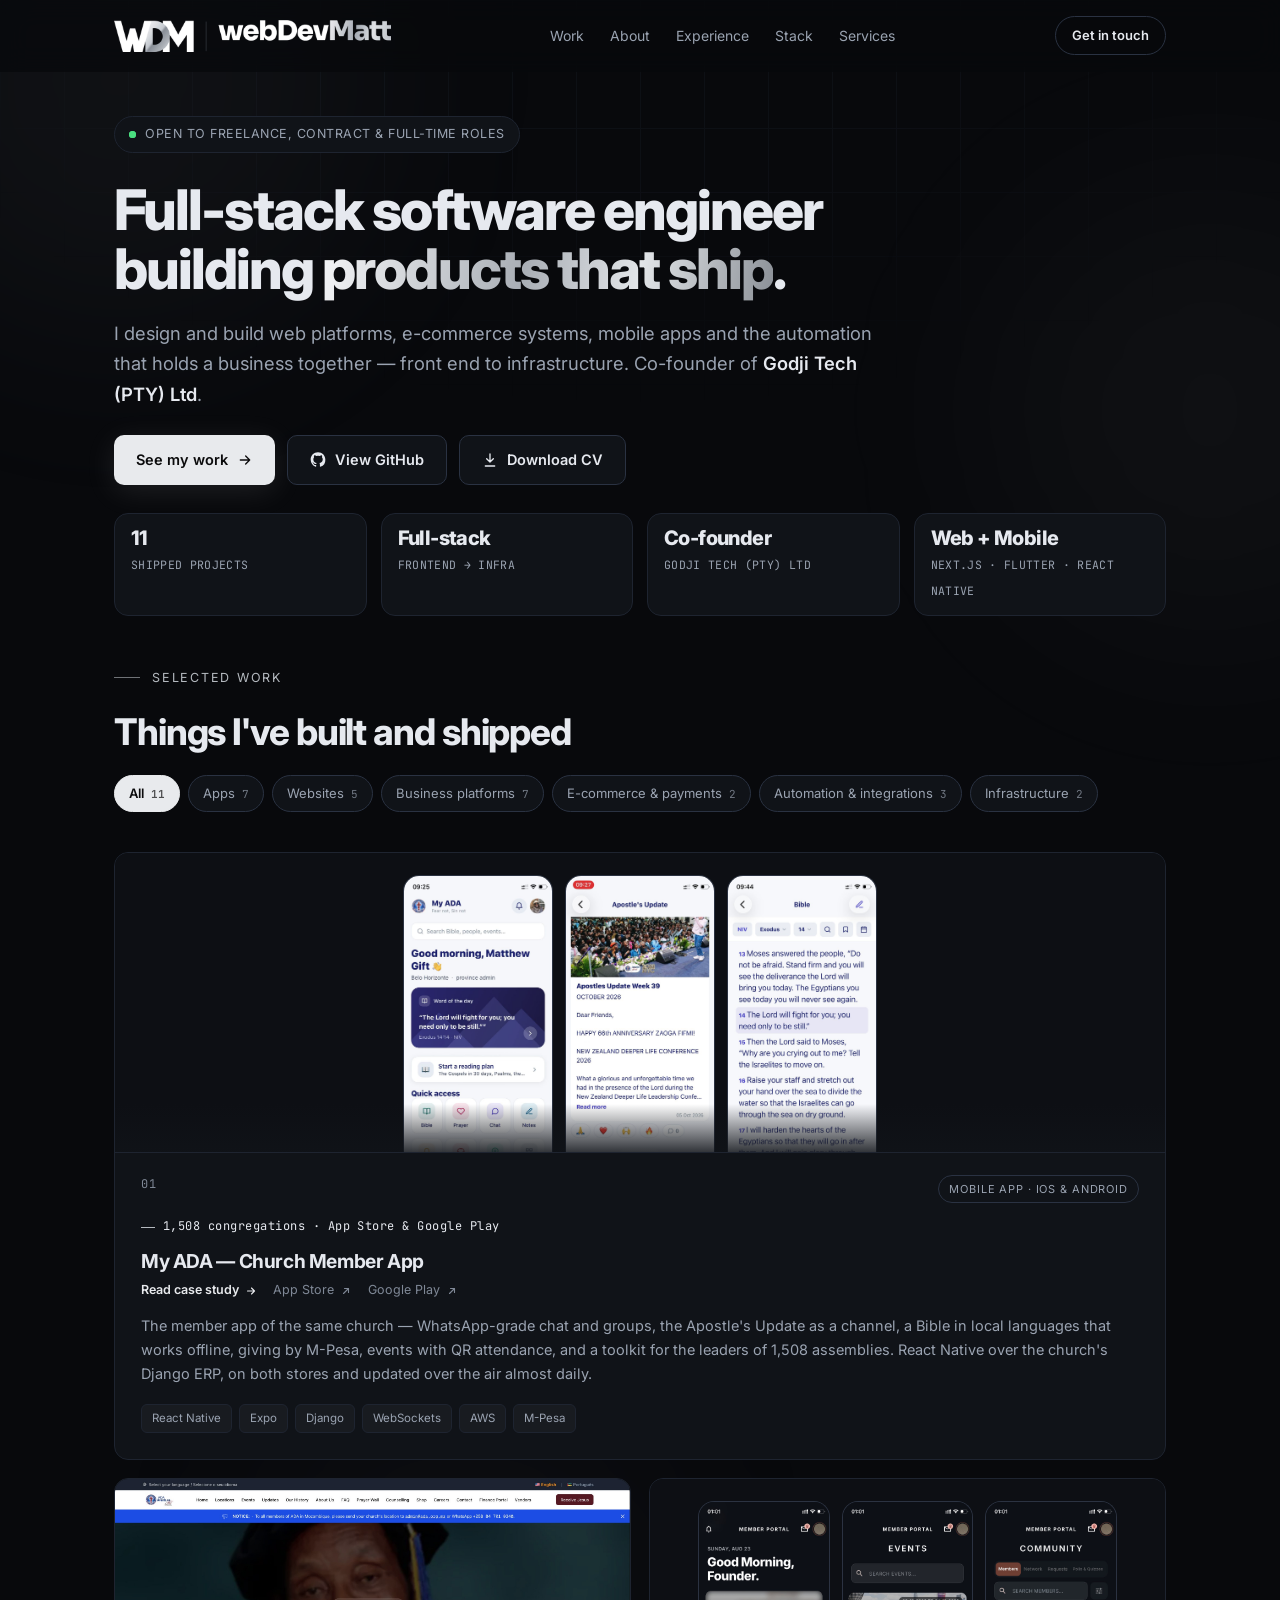
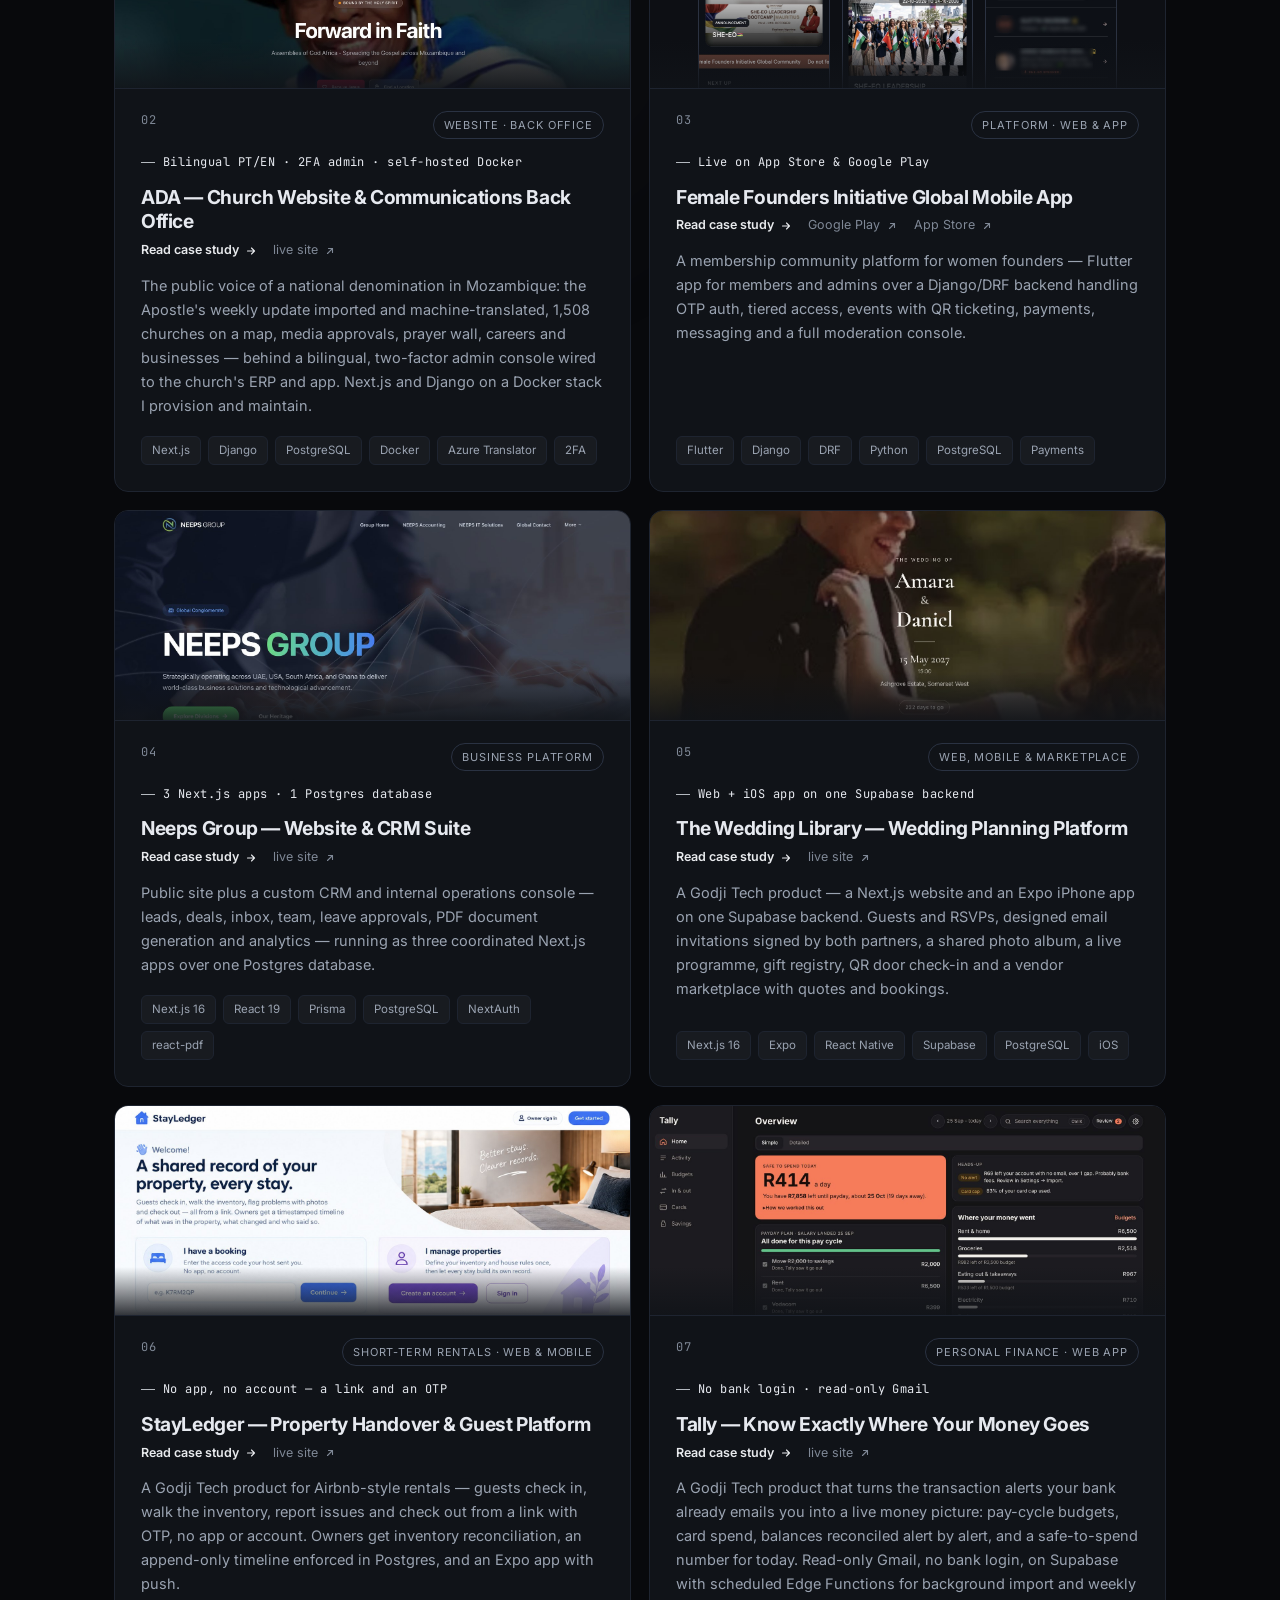
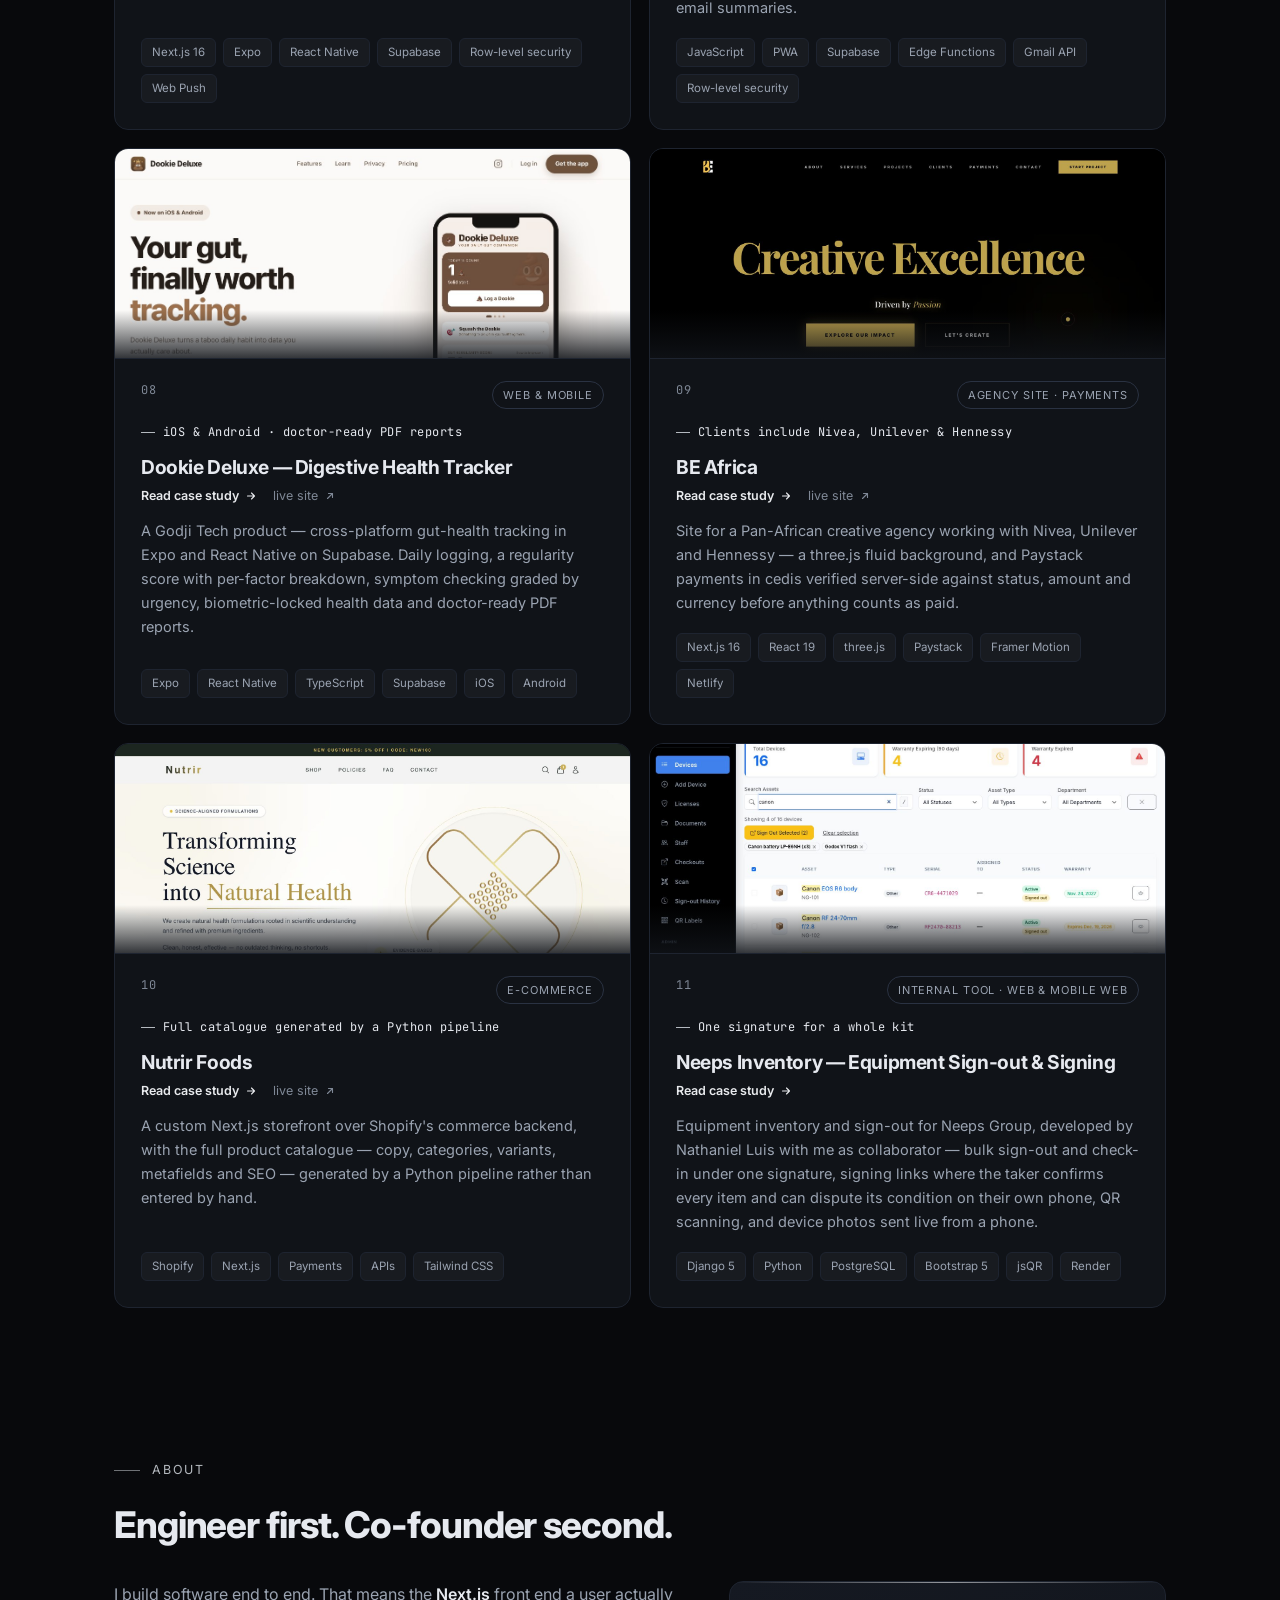
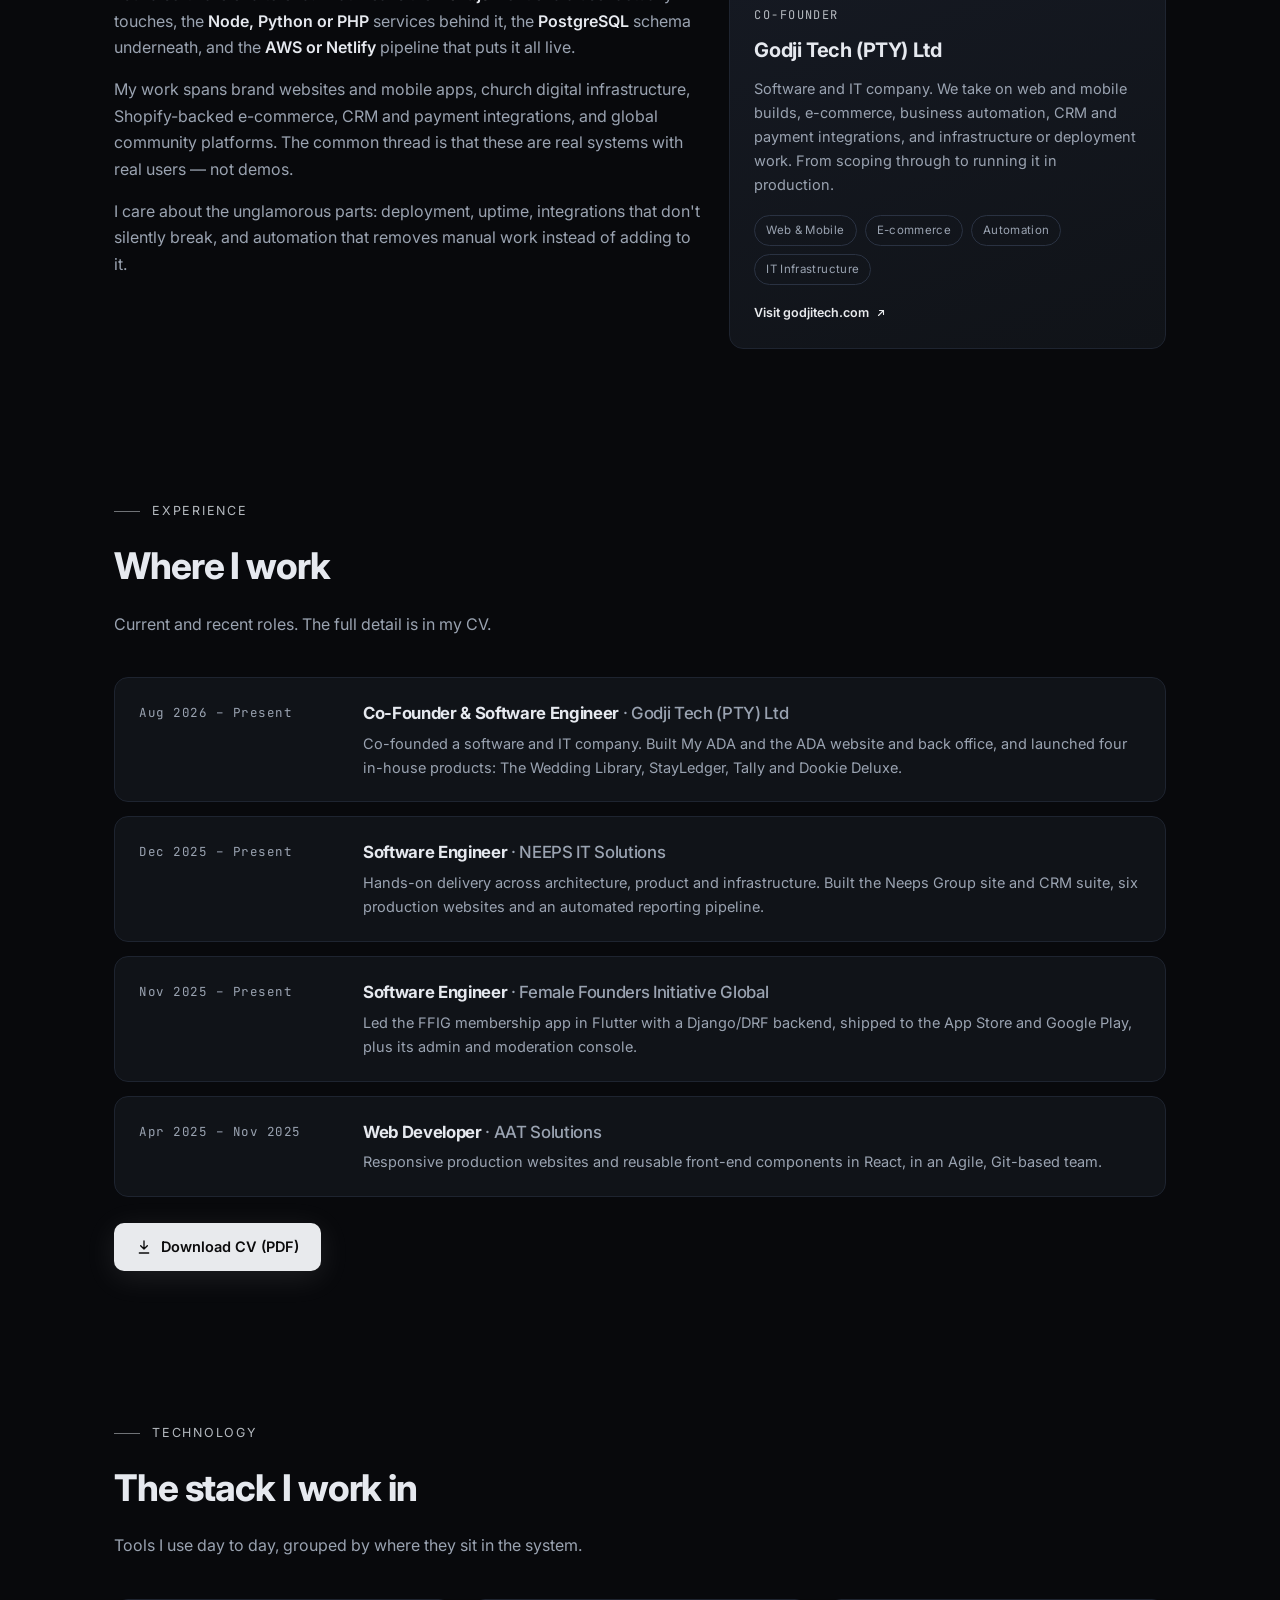
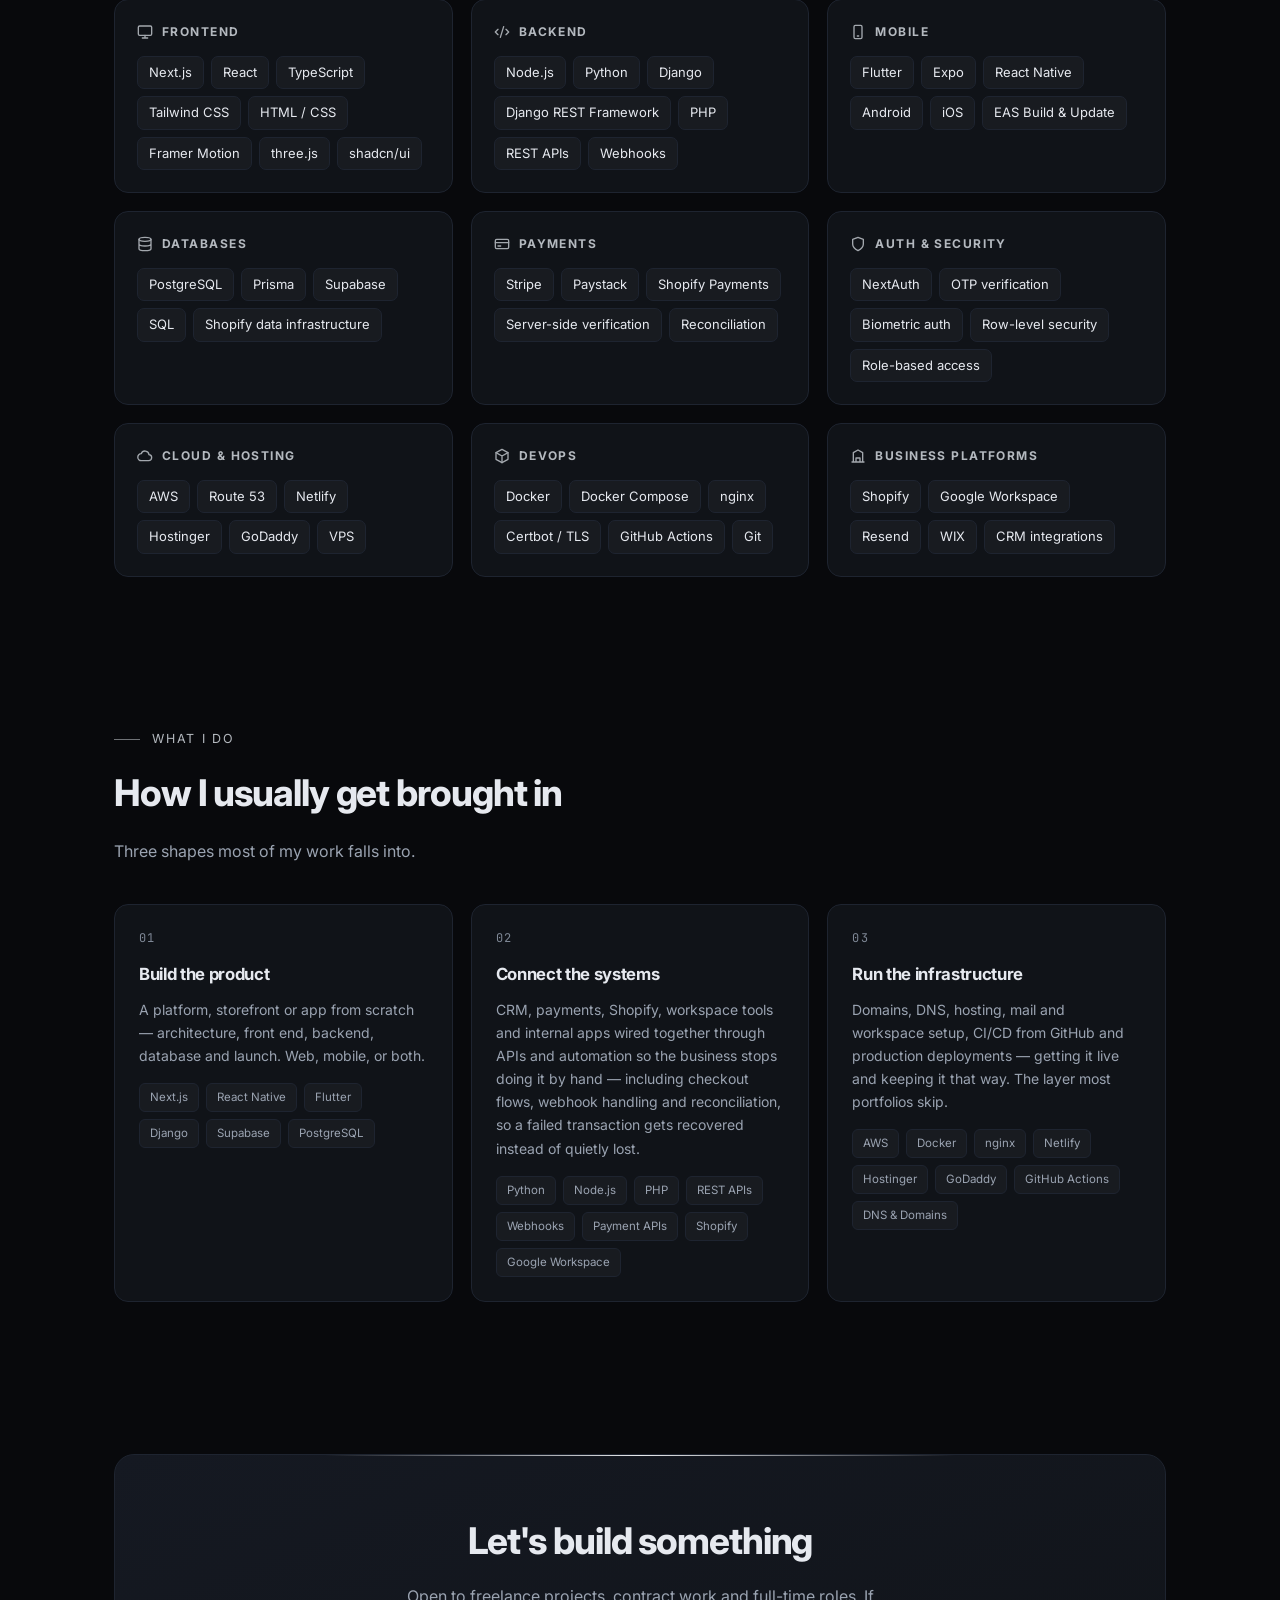
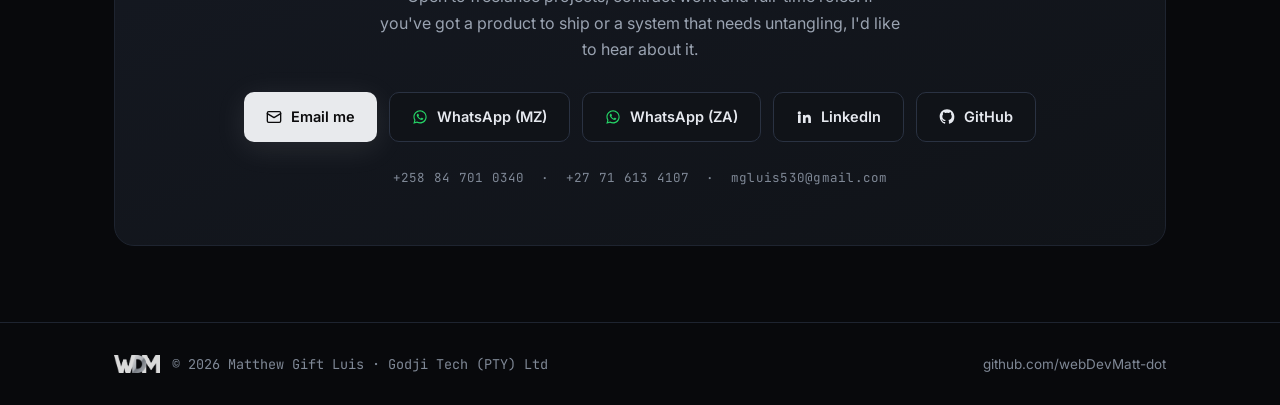
==== commit c97b8175: "Link Godji Tech card to godjitech.com" ====
--- a/index.html
+++ b/index.html
@@ -154,6 +154,7 @@
   .founder-card h3{font-size:1.25rem;font-weight:700;letter-spacing:-.02em;margin-bottom:10px}
   .founder-card p{font-size:14.5px;color:var(--muted)}
   .founder-meta{display:flex;flex-wrap:wrap;gap:8px;margin-top:18px}
+  .founder-site{margin-top:18px}
   .chip{font-size:11.5px;letter-spacing:.03em;padding:5px 11px;border-radius:99px;border:1px solid var(--line-2);color:var(--muted)}
 
   /* ---------- projects ---------- */
@@ -736,6 +737,10 @@
             <span class="chip">Automation</span>
             <span class="chip">IT Infrastructure</span>
           </div>
+          <a class="proj-link study founder-site" href="https://godjitech.com/" target="_blank" rel="noopener">
+            Visit godjitech.com
+            <svg viewBox="0 0 24 24" fill="none" stroke="currentColor" stroke-width="2.2" stroke-linecap="round" stroke-linejoin="round" aria-hidden="true"><path d="M7 17 17 7M9 7h8v8"/></svg>
+          </a>
         </div>
       </div>
     </div>
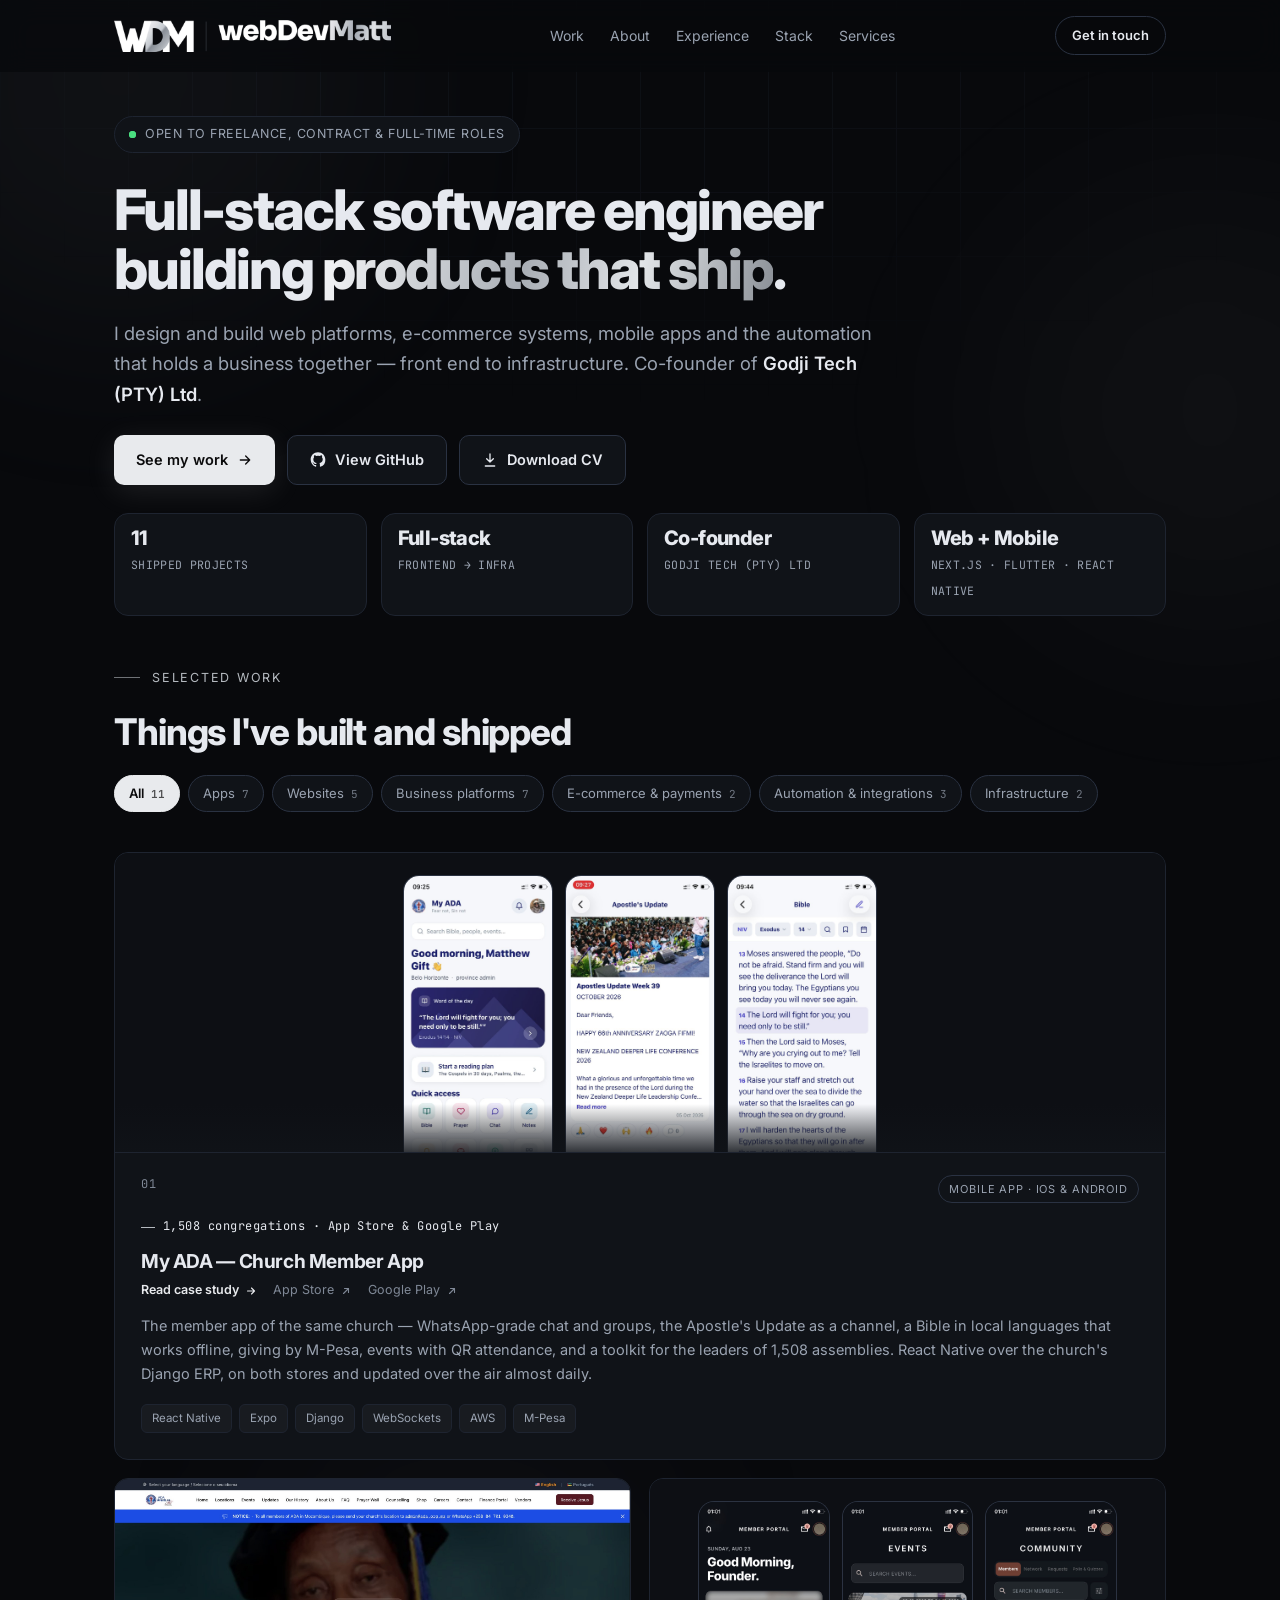
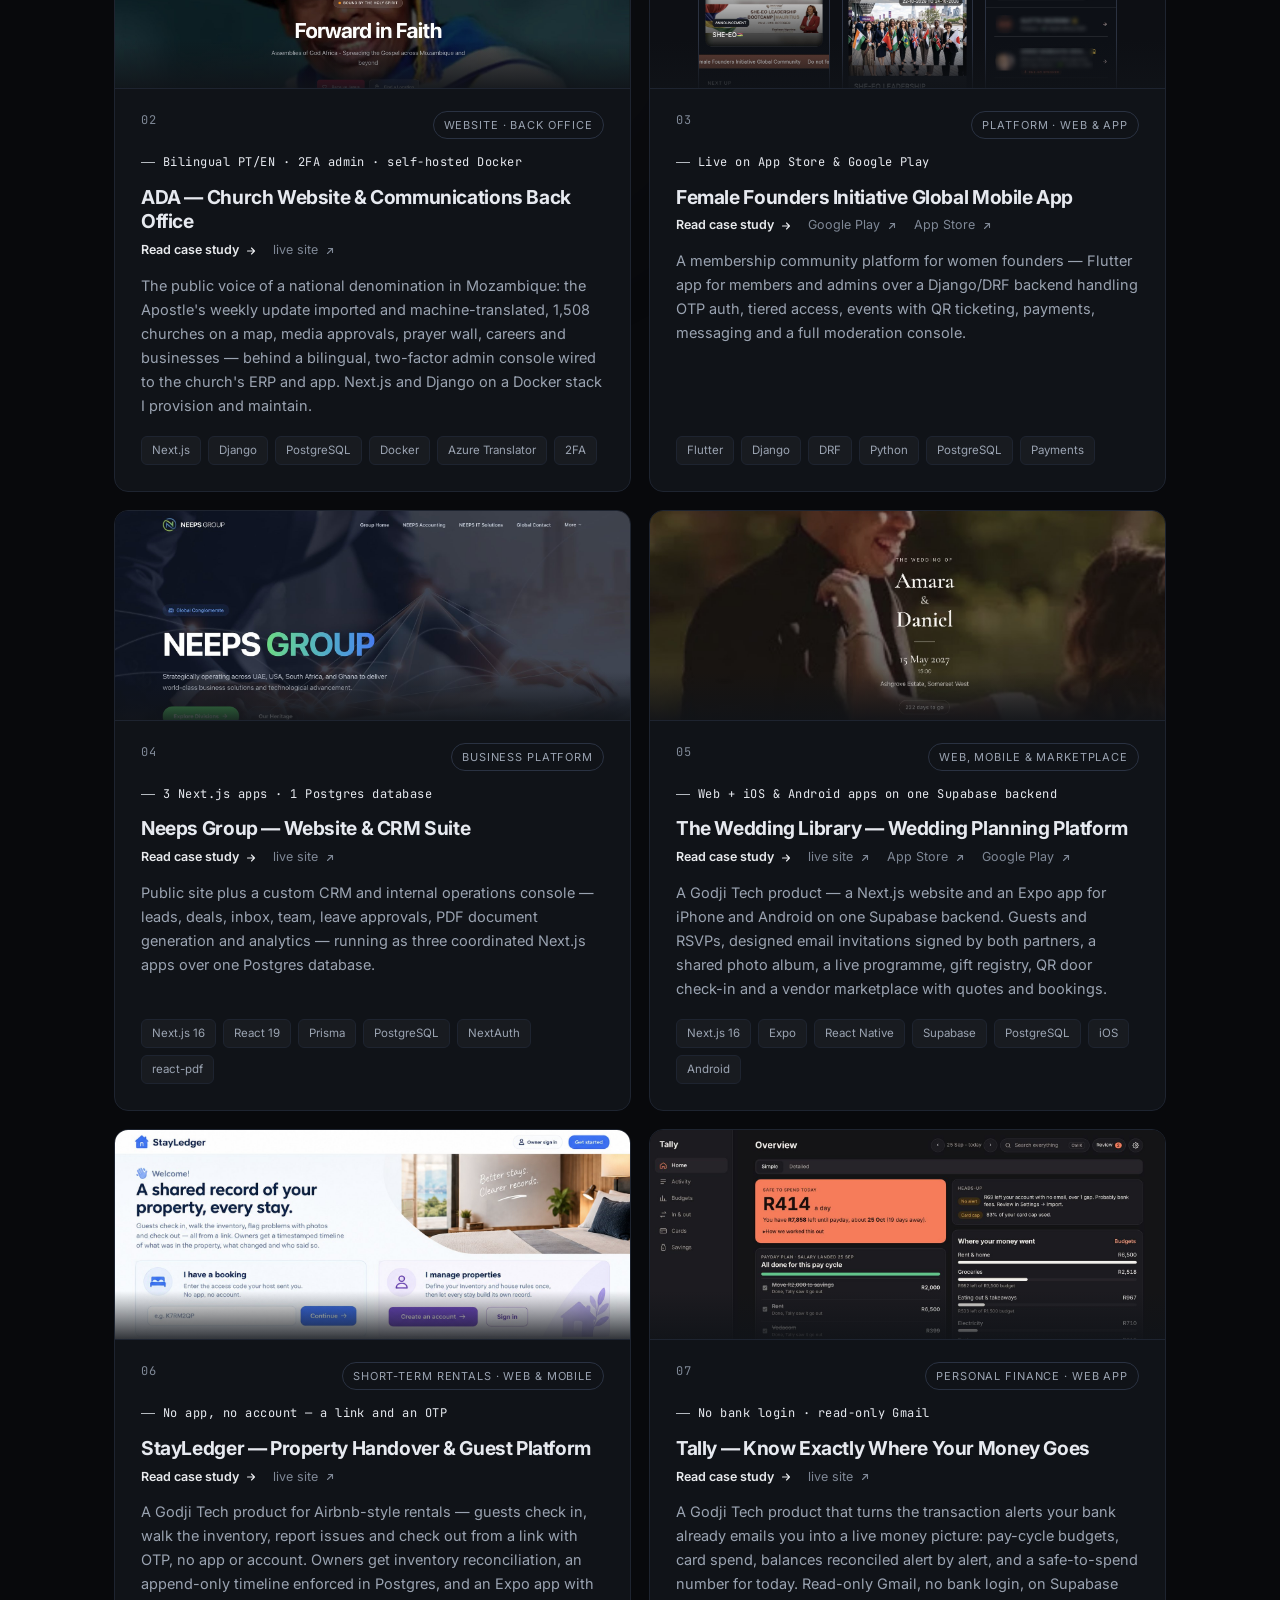
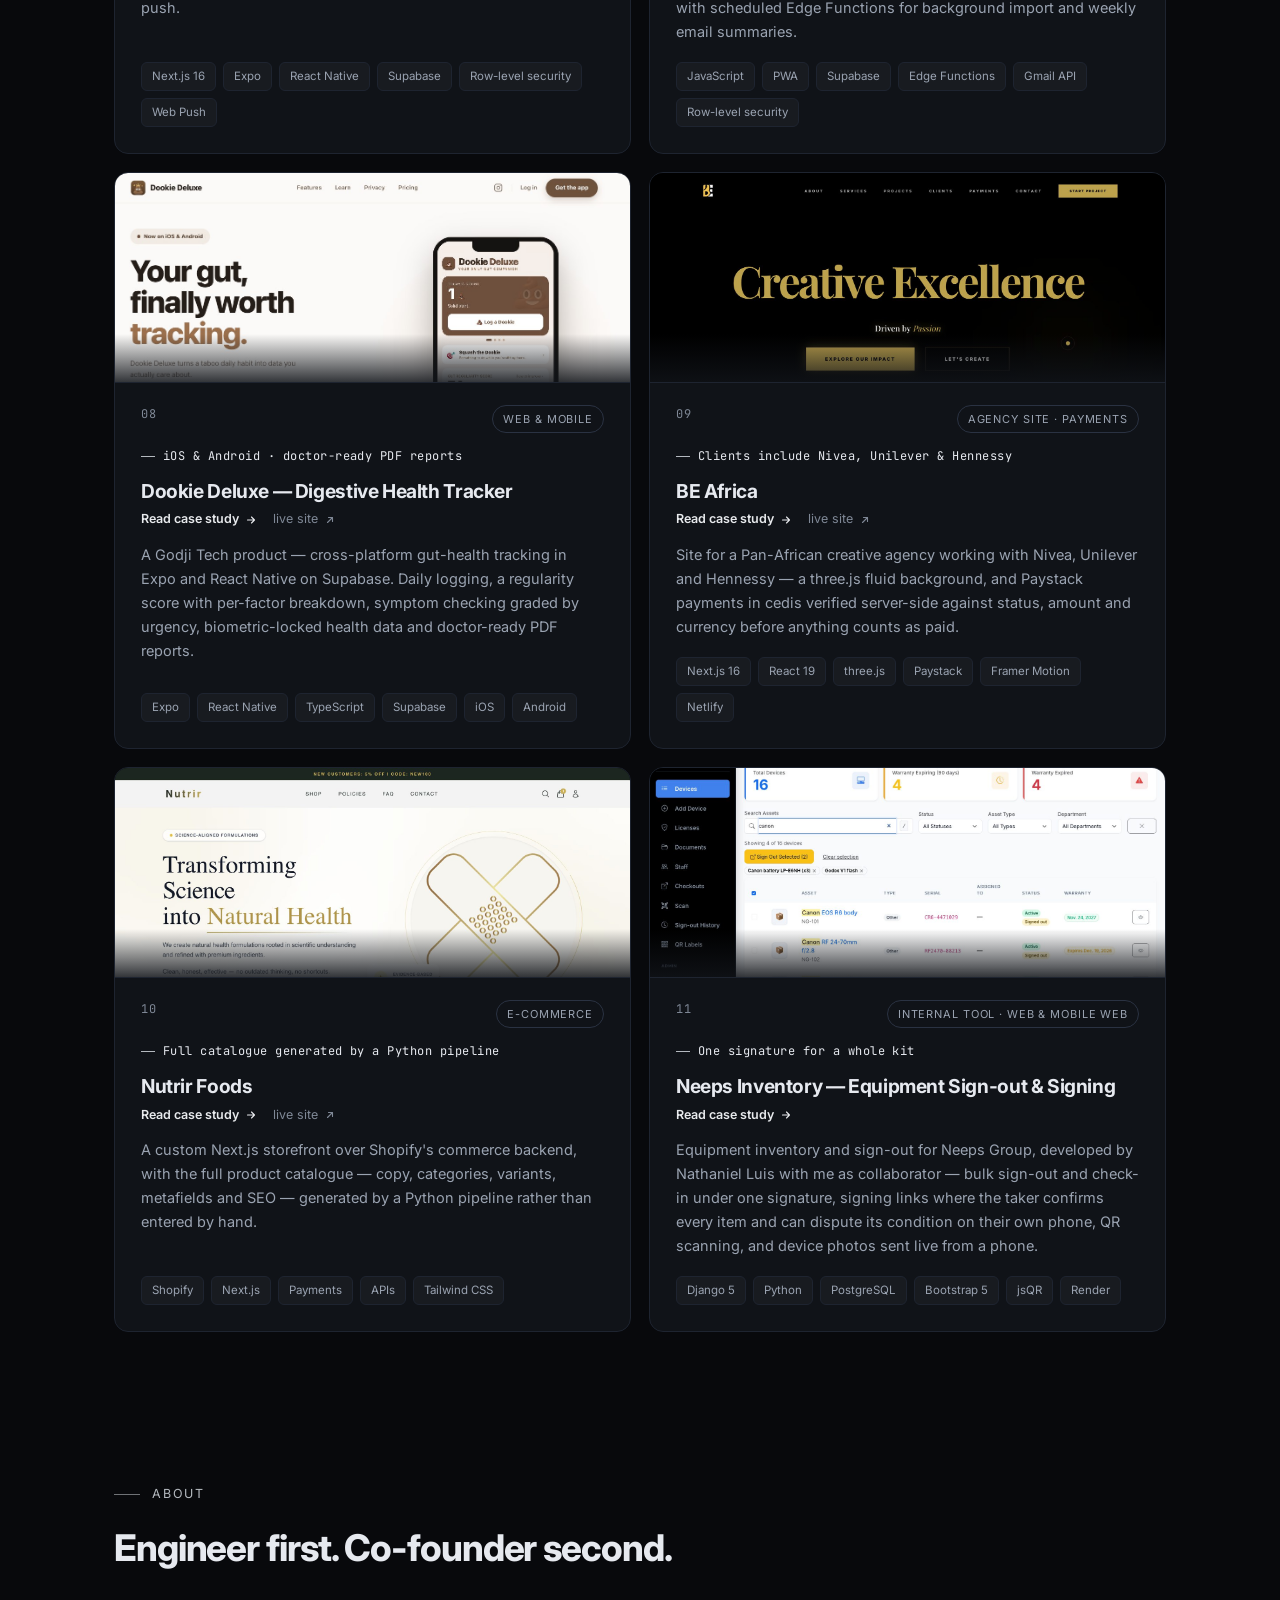
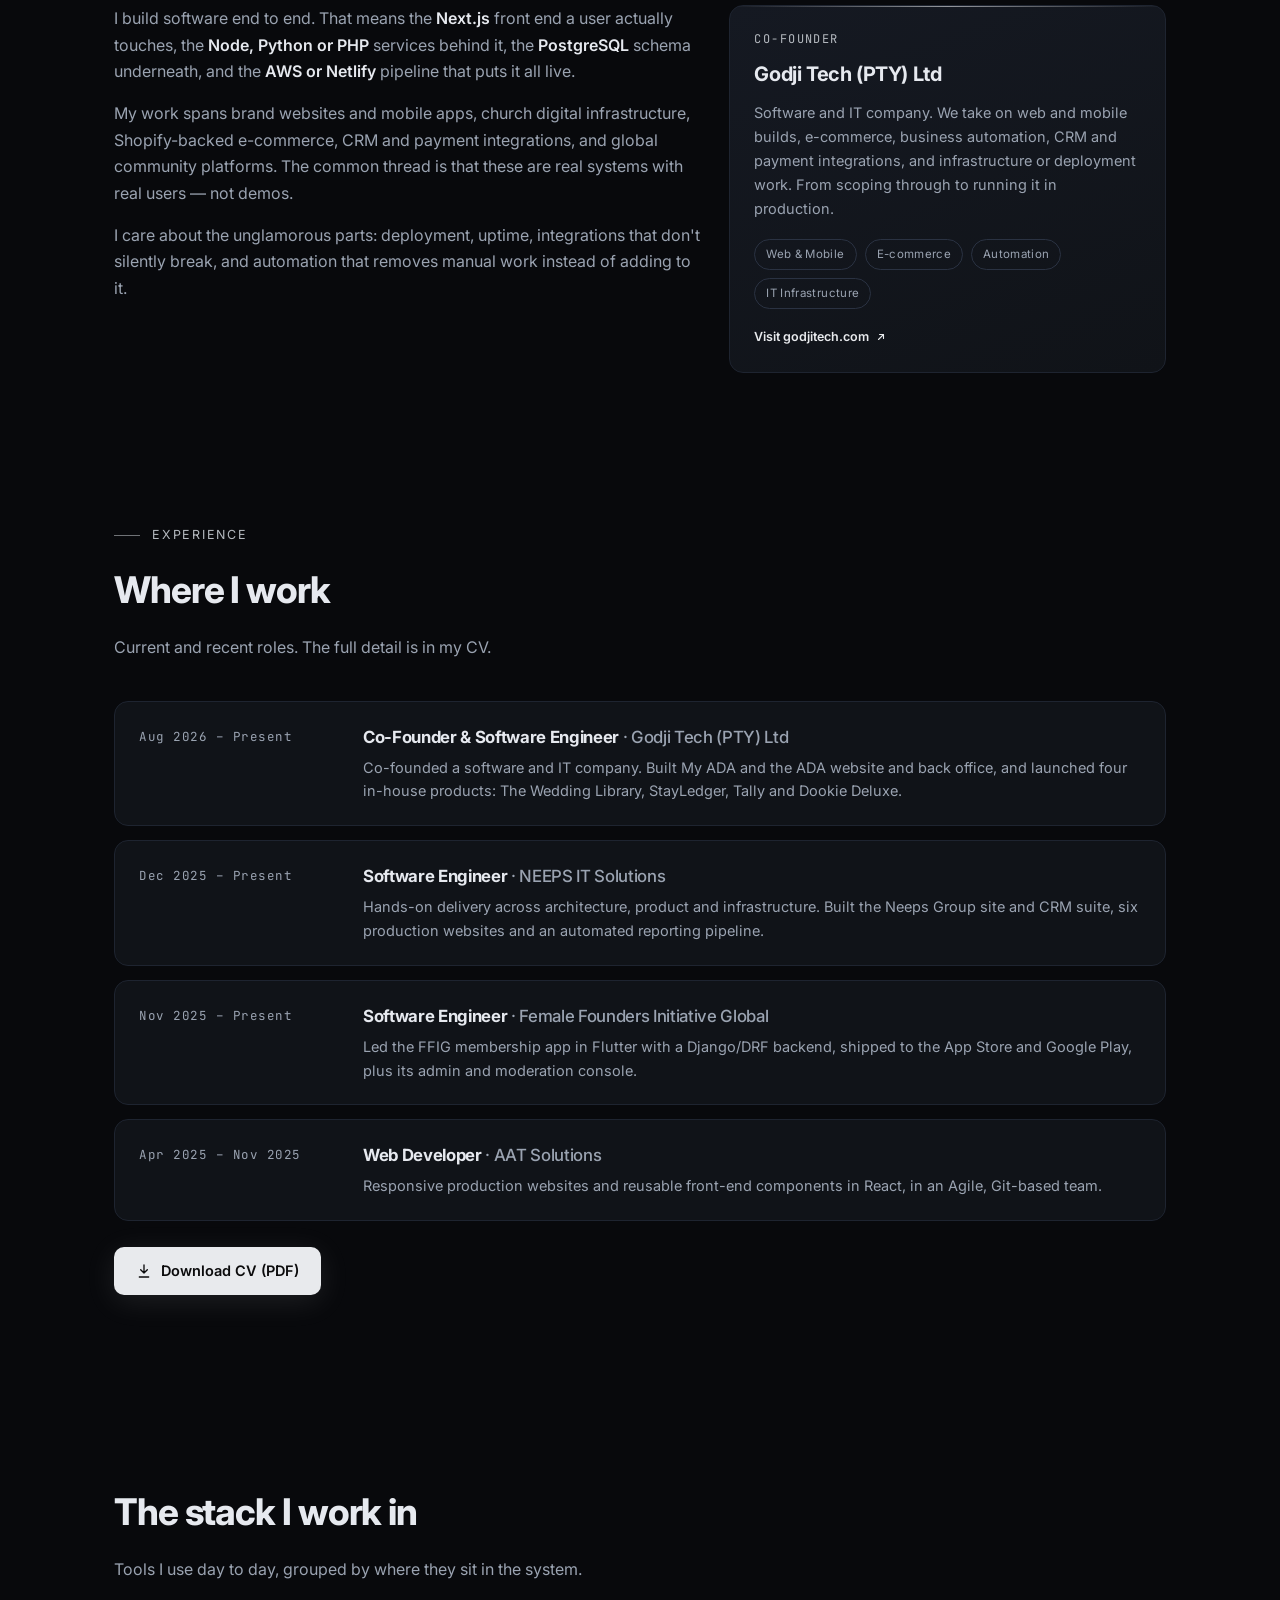
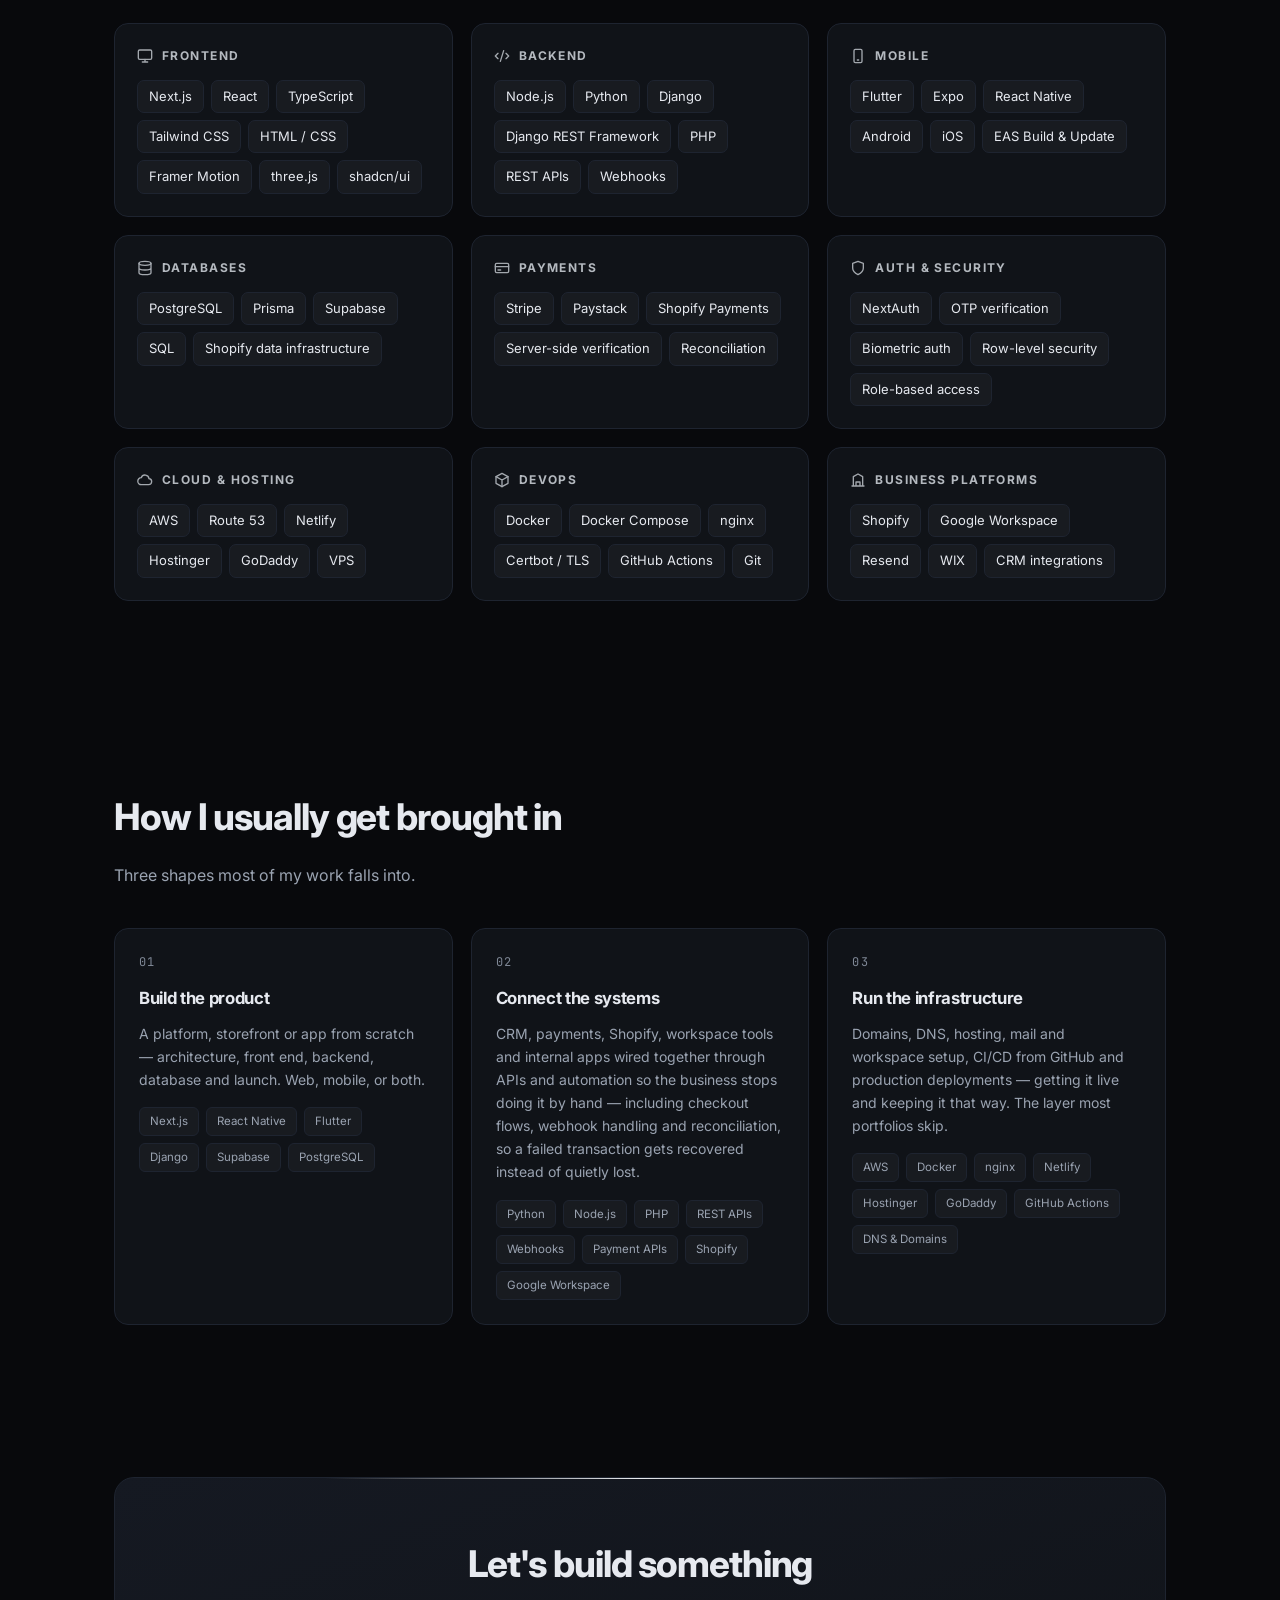
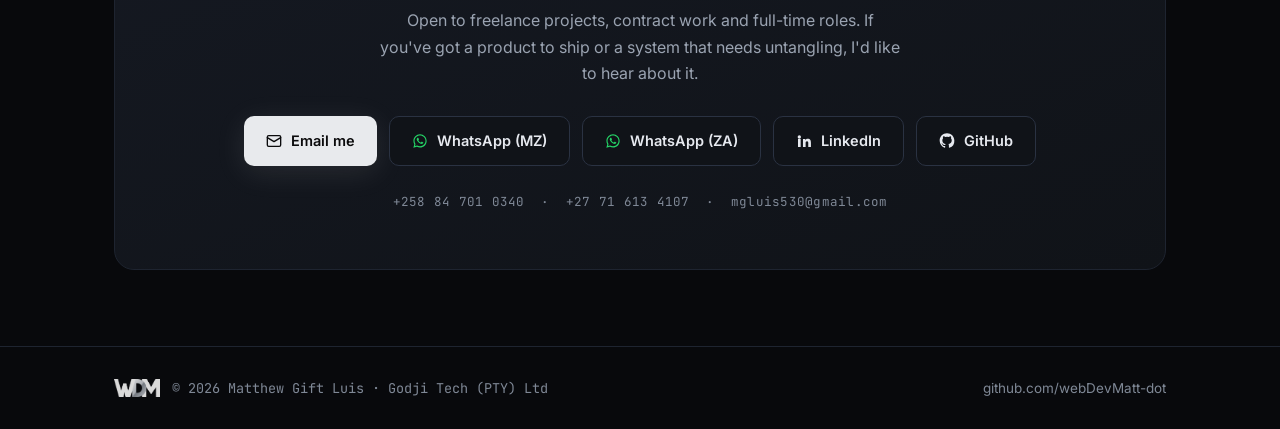
==== commit ff131c58: "The Wedding Library is live on Google Play Co-Authored-By: Claude Opus 5.5 <noreply@anthropic.com> C" ====
--- a/index.html
+++ b/index.html
@@ -319,9 +319,9 @@
   <!-- HERO -->
   <section class="hero">
     <div class="wrap">
-      <div class="status reveal"><span class="pulse"></span> Open to freelance, contract &amp; full-time roles</div>
+      <div class="status reveal" data-pf="status"><span class="pulse"></span> Open to freelance, contract &amp; full-time roles</div>
       <h1 class="reveal">Full-stack software engineer<br>building <span class="grad">products that ship</span>.</h1>
-      <p class="lede reveal">
+      <p class="lede reveal" data-pf="hero_lede">
         I design and build web platforms, e-commerce systems, mobile apps and the automation that
         holds a business together — front end to infrastructure. Co-founder of
         <strong>Godji&nbsp;Tech (PTY) Ltd</strong>.
@@ -500,7 +500,7 @@
             <span class="proj-idx mono">05</span>
             <span class="proj-type">Web, Mobile &amp; Marketplace</span>
           </div>
-          <div class="proj-metric mono">Web + iOS app on one Supabase backend</div>
+          <div class="proj-metric mono">Web + iOS &amp; Android apps on one Supabase backend</div>
           <h3>The Wedding Library — Wedding Planning Platform</h3>
           <div class="proj-links">
             <a class="proj-link study" href="case-studies/the-wedding-library.html">
@@ -511,16 +511,24 @@
               live site
               <svg viewBox="0 0 24 24" fill="none" stroke="currentColor" stroke-width="2.2" stroke-linecap="round" stroke-linejoin="round"><path d="M7 17 17 7M9 7h8v8"/></svg>
             </a>
-          </div>
-          <p>
-            A Godji Tech product — a Next.js website and an Expo iPhone app on one Supabase backend.
+            <a class="proj-link alt" href="https://apps.apple.com/app/id6811011359" target="_blank" rel="noopener">
+              App Store
+              <svg viewBox="0 0 24 24" fill="none" stroke="currentColor" stroke-width="2.2" stroke-linecap="round" stroke-linejoin="round"><path d="M7 17 17 7M9 7h8v8"/></svg>
+            </a>
+            <a class="proj-link alt" href="https://play.google.com/store/apps/details?id=com.godjitech.weddinglibrary" target="_blank" rel="noopener">
+              Google Play
+              <svg viewBox="0 0 24 24" fill="none" stroke="currentColor" stroke-width="2.2" stroke-linecap="round" stroke-linejoin="round"><path d="M7 17 17 7M9 7h8v8"/></svg>
+            </a>
+          </div>
+          <p>
+            A Godji Tech product — a Next.js website and an Expo app for iPhone and Android on one Supabase backend.
             Guests and RSVPs, designed email invitations signed by both partners, a shared photo album,
             a live programme, gift registry, QR door check-in and a vendor marketplace with quotes and
             bookings.
           </p>
           <div class="tags">
             <span class="tag">Next.js 16</span><span class="tag">Expo</span><span class="tag">React Native</span>
-            <span class="tag">Supabase</span><span class="tag">PostgreSQL</span><span class="tag">iOS</span>
+            <span class="tag">Supabase</span><span class="tag">PostgreSQL</span><span class="tag">iOS</span><span class="tag">Android</span>
           </div>
         </article>
 
@@ -706,7 +714,7 @@
       <div class="sec-label reveal">About</div>
       <h2 class="reveal">Engineer first. Co-founder second.</h2>
       <div class="about-grid" style="margin-top:26px">
-        <div class="about-body reveal">
+        <div class="about-body reveal" data-pf="about">
           <p>
             I build software end to end. That means the <strong>Next.js</strong> front end a user
             actually touches, the <strong>Node, Python or PHP</strong> services behind it, the
@@ -754,7 +762,7 @@
       <div class="sec-label reveal">Experience</div>
       <h2 class="reveal">Where I work</h2>
       <p class="sec-sub reveal">Current and recent roles. The full detail is in my CV.</p>
-      <div class="xp">
+      <div class="xp" data-pf="experience">
         <div class="xp-item reveal">
           <div class="xp-when mono">Aug 2026 – Present</div>
           <div><h3>Co-Founder &amp; Software Engineer <span>· Godji Tech (PTY) Ltd</span></h3>
@@ -868,7 +876,7 @@
     <div class="wrap">
       <div class="contact-card reveal">
         <h2>Let's build something</h2>
-        <p>
+        <p data-pf="contact_text">
           Open to freelance projects, contract work and full-time roles. If you've got a product to
           ship or a system that needs untangling, I'd like to hear about it.
         </p>
@@ -895,7 +903,7 @@
           </a>
         </div>
         <div class="wa-note mono">
-          +258 84 701 0340 &nbsp;·&nbsp; +27 71 613 4107 &nbsp;·&nbsp; mgluis530@gmail.com
+          +258 84 701 0340 &nbsp;·&nbsp; +27 71 613 4107 &nbsp;·&nbsp; <span data-pf="email">mgluis530@gmail.com</span>
         </div>
       </div>
     </div>
@@ -913,24 +921,21 @@
 <script>
   document.getElementById('yr').textContent = new Date().getFullYear();
 
-  // Work: project count + filter by type (?work=apps keeps the filter in shareable links)
+  // Work: project count + filter by type (?work=apps keeps the filter in shareable links).
+  // window.pfWork() runs again when assets/pf.js swaps in the live project list.
   (function(){
     var grid = document.querySelector('.projects');
-    var cards = Array.prototype.slice.call(grid.querySelectorAll('.proj'));
     var chips = Array.prototype.slice.call(document.querySelectorAll('.wf-chip'));
     var status = document.querySelector('.wf-status');
     var count = document.getElementById('projCount');
-    if (count) count.textContent = cards.length;
+    var cards = [];
+    var current = new URLSearchParams(location.search).get('work') || 'all';
 
     function has(card, f){ return f === 'all' || (' ' + card.dataset.cats + ' ').indexOf(' ' + f + ' ') > -1; }
-    chips.forEach(function(chip){
-      var n = cards.filter(function(c){ return has(c, chip.dataset.filter); }).length;
-      chip.querySelector('.wf-n').textContent = n;
-      if (!n) chip.hidden = true;
-    });
 
     function apply(f, push){
-      if (!chips.some(function(c){ return c.dataset.filter === f; })) f = 'all';
+      if (!chips.some(function(c){ return c.dataset.filter === f && !c.hidden; })) f = 'all';
+      current = f;
       var shown = 0;
       cards.forEach(function(card){
         var on = has(card, f);
@@ -958,7 +963,45 @@
     chips.forEach(function(chip){
       chip.addEventListener('click', function(){ apply(chip.dataset.filter, true); });
     });
-    apply(new URLSearchParams(location.search).get('work') || 'all', false);
+
+    function cardBehaviour(card){
+      card.addEventListener('pointermove', function(ev){
+        var r = card.getBoundingClientRect();
+        card.style.setProperty('--mx', (ev.clientX - r.left) + 'px');
+        card.style.setProperty('--my', (ev.clientY - r.top) + 'px');
+      });
+      // Cards with a case study open it when clicked anywhere on the card.
+      // Real links inside (live site, the case study link itself) keep working,
+      // and selecting text doesn't count as a click. Ctrl/Cmd/middle-click open a new tab.
+      var study = card.querySelector('a.proj-link.study');
+      if(!study) return;
+      card.classList.add('has-study');
+      function go(newTab){
+        if(newTab) window.open(study.href, '_blank', 'noopener');
+        else location.href = study.href;
+      }
+      card.addEventListener('click', function(e){
+        if(e.target.closest('a')) return;
+        if(window.getSelection && String(window.getSelection())) return;
+        go(e.metaKey || e.ctrlKey);
+      });
+      card.addEventListener('auxclick', function(e){
+        if(e.button === 1 && !e.target.closest('a')) go(true);
+      });
+    }
+
+    window.pfWork = function(){
+      cards = Array.prototype.slice.call(grid.querySelectorAll('.proj'));
+      if (count) count.textContent = cards.length;
+      chips.forEach(function(chip){
+        var n = cards.filter(function(c){ return has(c, chip.dataset.filter); }).length;
+        chip.querySelector('.wf-n').textContent = n;
+        chip.hidden = !n;
+      });
+      cards.forEach(function(card){ if (!card.dataset.wired) { card.dataset.wired = '1'; cardBehaviour(card); } });
+      apply(current, false);
+    };
+    window.pfWork();
   })();
 
   var hdr = document.getElementById('hdr');
@@ -977,34 +1020,7 @@
     io.observe(el);
   });
 
-  document.querySelectorAll('.proj').forEach(function(card){
-    card.addEventListener('pointermove', function(ev){
-      var r = card.getBoundingClientRect();
-      card.style.setProperty('--mx', (ev.clientX - r.left) + 'px');
-      card.style.setProperty('--my', (ev.clientY - r.top) + 'px');
-    });
-  });
-
-  // Cards with a case study open it when clicked anywhere on the card.
-  // Real links inside (live site, the case study link itself) keep working,
-  // and selecting text doesn't count as a click. Ctrl/Cmd/middle-click open a new tab.
-  document.querySelectorAll('.proj').forEach(function(card){
-    var study = card.querySelector('a.proj-link.study');
-    if(!study) return;
-    card.classList.add('has-study');
-    function go(newTab){
-      if(newTab) window.open(study.href, '_blank', 'noopener');
-      else location.href = study.href;
-    }
-    card.addEventListener('click', function(e){
-      if(e.target.closest('a')) return;
-      if(window.getSelection && String(window.getSelection())) return;
-      go(e.metaKey || e.ctrlKey);
-    });
-    card.addEventListener('auxclick', function(e){
-      if(e.button === 1 && !e.target.closest('a')) go(true);
-    });
-  });
 </script>
+<script src="assets/pf.js?v=1" data-root="" defer></script>
 </body>
 </html>
